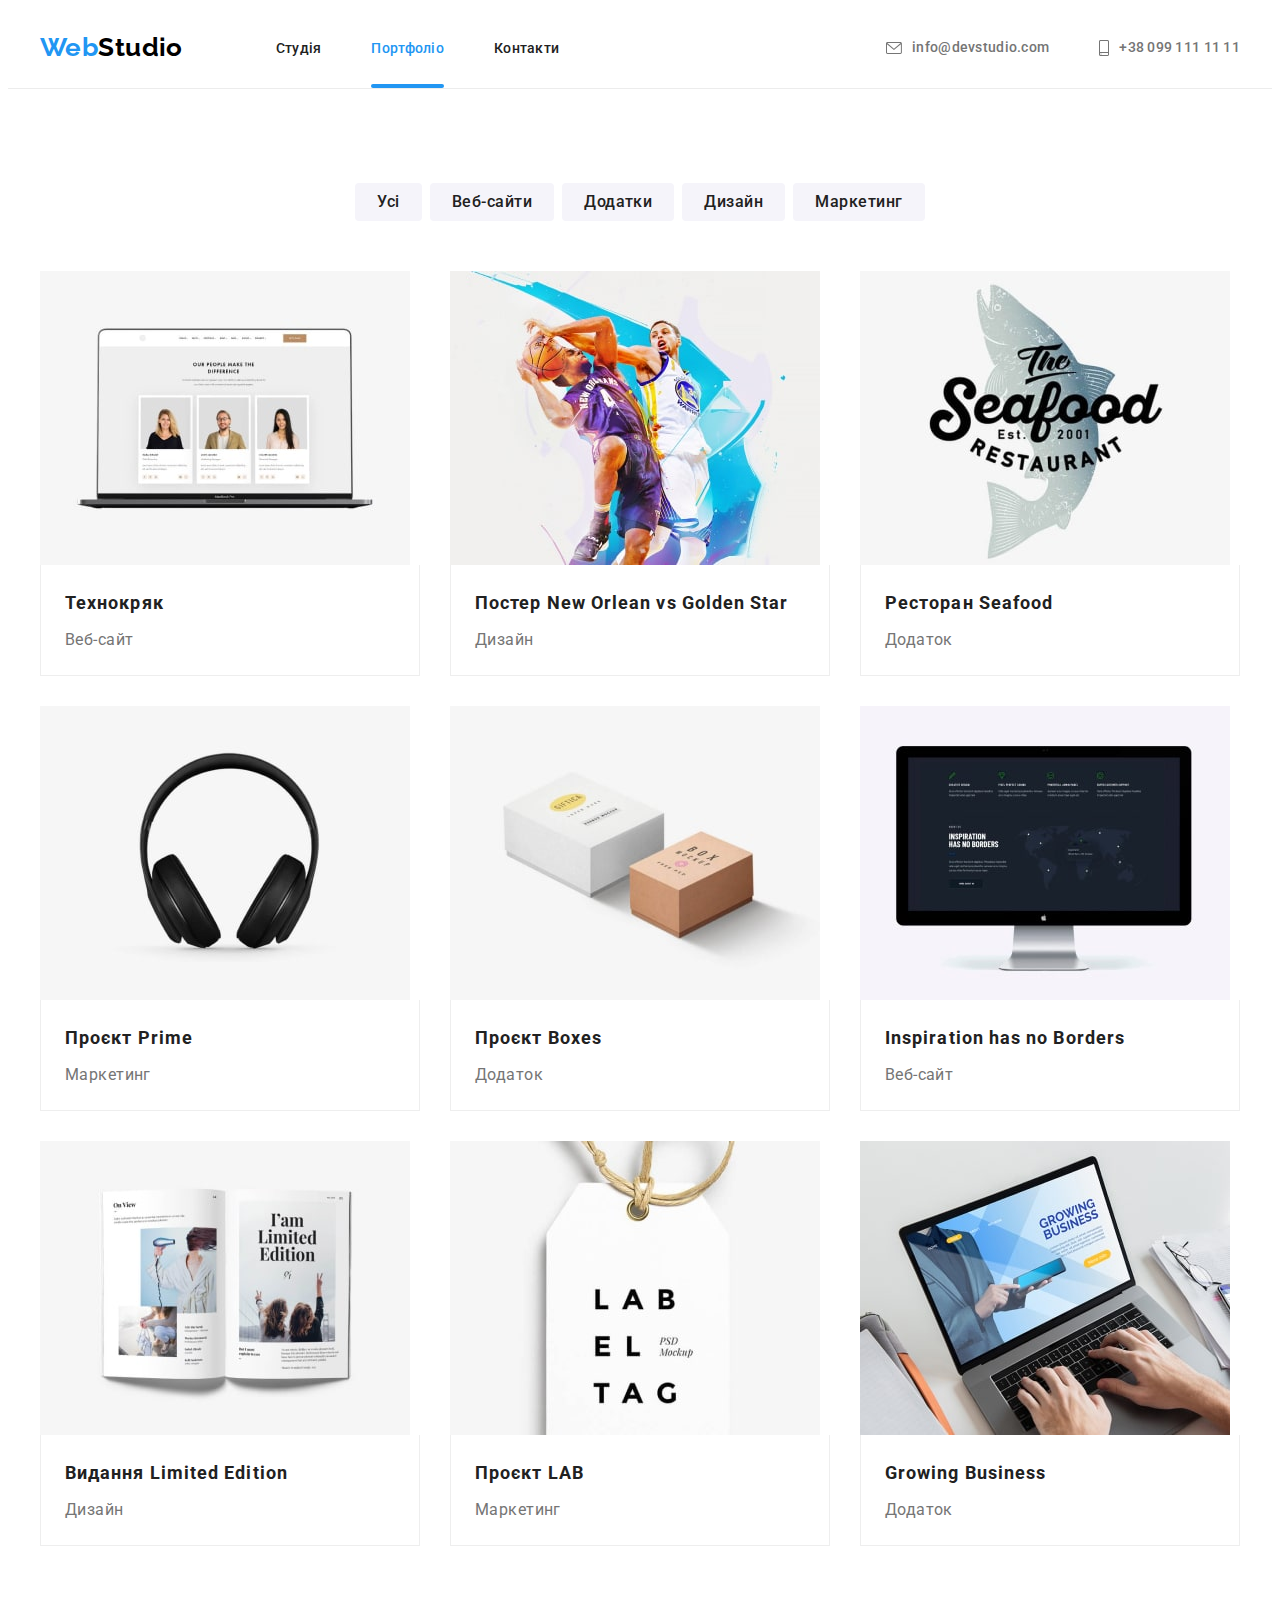
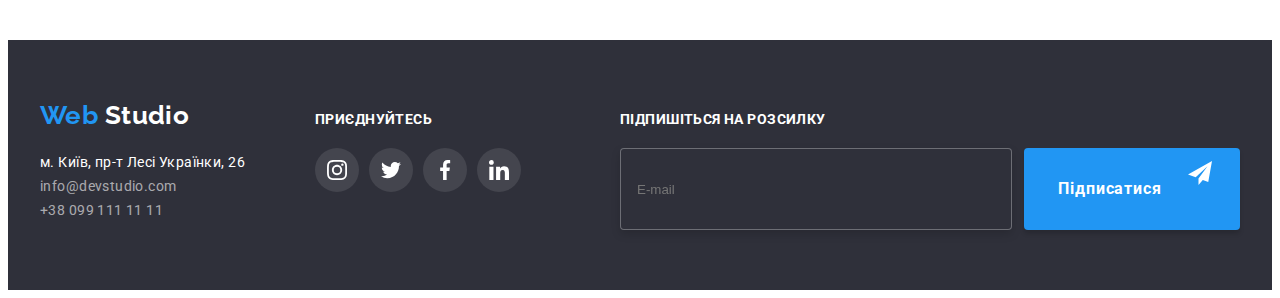
==== portfolio.html @ 3fdb3772 "clon" ====
<!DOCTYPE html>
<html lang="en">
  <head>
    <meta charset="UTF-8" />
    <meta http-equiv="X-UA-Compatible" content="IE=edge" />
    <meta name="viewport" content="width=device-width, initial-scale=1.0" />
    <link rel="preconnect" href="https://fonts.googleapis.com" />
    <link rel="preconnect" href="https://fonts.gstatic.com" crossorigin />
    <link
      href="https://fonts.googleapis.com/css2?family=Raleway:wght@700&family=Roboto:wght@400;500;700;900&display=swap"
      rel="stylesheet"
    />
    <link
      rel="stylesheet"
      href="https://cdnjs.cloudflare.com/ajax/libs/modern-normalize/1.1.0/modern-normalize.min.css"
      integrity="sha512-wpPYUAdjBVSE4KJnH1VR1HeZfpl1ub8YT/NKx4PuQ5NmX2tKuGu6U/JRp5y+Y8XG2tV+wKQpNHVUX03MfMFn9Q=="
      crossorigin="anonymous"
      referrerpolicy="no-referrer"
    />
    <link rel="stylesheet" href="./css/main.min.css" />

    <title>Студія</title>
  </head>

  <body>
    <header class="header">
      <div class="container header__container">
        <nav class="main-nav">
          <a href="./index.html" class="logo link"><span class="logo__start">Web</span>Studio</a>

          <ul class="site-nav list">
            <li class="site-nav__item">
              <a href="./index.html" class="site-nav__link link">Студія</a>
            </li>
            <li class="site-nav__item">
              <a href="./portfolio.html" class="site-nav__link site-nav__link_active link current"
                >Портфоліо</a
              >
            </li>
            <li class="site-nav__item"><a href="#" class="site-nav__link link">Контакти</a></li>
          </ul>
        </nav>

        <ul class="contacts-nav list">
          <li class="contacts-nav__item">
            <a href="mailto:info@devstudio.com" class="contacts-nav__link link">
              <svg class="contacts-nav__icon" width="16px" height="12px">
                <use href="./images/sprite.svg#icon-envelope"></use>
              </svg>
              info@devstudio.com</a
            >
          </li>
          <li class="contacts-nav__item">
            <a href="tel:+380991111111" class="contacts-nav__link link">
              <svg class="contacts-nav__icon" width="10px" height="16px">
                <use href="./images/sprite.svg#icon-smartphone"></use>
              </svg>
              +38 099 111 11 11</a
            >
          </li>
        </ul>
      </div>
    </header>

    <main>
      <section class="portfolio">
        <div class="container">
          <h1 class="visually-hidden">Портфоліо</h1>

          <ul class="filters list">
            <li class="filters__item">
              <button type="button" class="filters__button">Усі</button>
            </li>
            <li class="filters__item">
              <button type="button" class="filters__button">Веб-сайти</button>
            </li>
            <li class="filters__item">
              <button type="button" class="filters__button">Додатки</button>
            </li>
            <li class="filters__item">
              <button type="button" class="filters__button">Дизайн</button>
            </li>
            <li class="filters__item">
              <button type="button" class="filters__button">Маркетинг</button>
            </li>
          </ul>
        </div>
        <div class="container">
          <ul class="project list">
            <li class="project__item">
              <a class="project__link" href="#">
                <div class="project__thumb">
                  <img
                    src="./images/tehnokrjak.jpg"
                    alt="Екран ноутбуку зі зображенням сайту"
                    width="370"
                  />
                  <p class="project__action">
                    Ресурс пропонує комплексні пропозиції з різним рівнем функціоналу та сервісів.
                    Все це дозволить відвідувачу отримати вичерпні відомості про компанію чи
                    приватну особу.
                  </p>
                </div>
                <div class="project__name">
                  <h2 class="project__title">Технокряк</h2>
                  <p class="project__text">Веб-сайт</p>
                </div>
              </a>
            </li>
            <li class="project__item">
              <a class="project__link" href="#">
                <div class="project__thumb">
                  <img src="./images/poster.jpg" alt="Два баскетботісти з м'ячом" width="370" />
                  <p class="project__action">
                    Ресурс пропонує комплексні пропозиції з різним рівнем функціоналу та сервісів.
                    Все це дозволить відвідувачу отримати вичерпні відомості про компанію чи
                    приватну особу.
                  </p>
                </div>
                <div class="project__name">
                  <h2 class="project__title">Постер New Orlean vs Golden Star</h2>
                  <p class="project__text">Дизайн</p>
                </div>
              </a>
            </li>
            <li class="project__item">
              <a class="project__link" href="#">
                <div class="project__thumb">
                  <img src="./images/restoran.jpg" alt="Логотип ресторану-риба" width="370" />
                  <p class="project__action">
                    Ресурс пропонує комплексні пропозиції з різним рівнем функціоналу та сервісів.
                    Все це дозволить відвідувачу отримати вичерпні відомості про компанію чи
                    приватну особу.
                  </p>
                </div>
                <div class="project__name">
                  <h2 class="project__title">Ресторан Seafood</h2>
                  <p class="project__text">Додаток</p>
                </div>
              </a>
            </li>
            <li class="project__item">
              <a class="project__link" href="#">
                <div class="project__thumb">
                  <img src="./images/prime.jpg" alt="Навушники" width="370" />
                  <p class="project__action">
                    Ресурс пропонує комплексні пропозиції з різним рівнем функціоналу та сервісів.
                    Все це дозволить відвідувачу отримати вичерпні відомості про компанію чи
                    приватну особу.
                  </p>
                </div>
                <div class="project__name">
                  <h2 class="project__title">Проєкт Prime</h2>
                  <p class="project__text">Маркетинг</p>
                </div>
              </a>
            </li>
            <li class="project__item">
              <a class="project__link" href="#">
                <div class="project__thumb">
                  <img src="./images/boxes.jpg" alt="Дві паперові коробочки" width="370" />
                  <p class="project__action">
                    Ресурс пропонує комплексні пропозиції з різним рівнем функціоналу та сервісів.
                    Все це дозволить відвідувачу отримати вичерпні відомості про компанію чи
                    приватну особу.
                  </p>
                </div>
                <div class="project__name">
                  <h2 class="project__title">Проєкт Boxes</h2>
                  <p class="project__text">Додаток</p>
                </div>
              </a>
            </li>
            <li class="project__item">
              <a class="project__link" href="#">
                <div class="project__thumb">
                  <img
                    src="./images/inspiration.jpg"
                    alt="Монітор із зображенням сайту"
                    width="370"
                  />
                  <p class="project__action">
                    Ресурс пропонує комплексні пропозиції з різним рівнем функціоналу та сервісів.
                    Все це дозволить відвідувачу отримати вичерпні відомості про компанію чи
                    приватну особу.
                  </p>
                </div>
                <div class="project__name">
                  <h2 class="project__title">Inspiration has no Borders</h2>
                  <p class="project__text">Веб-сайт</p>
                </div>
              </a>
            </li>

            <li class="project__item">
              <a class="project__link" href="#">
                <div class="project__thumb">
                  <img src="./images/limited.jpg" alt="Сторінки розгорнутої книги" width="370" />
                  <p class="project__action">
                    Ресурс пропонує комплексні пропозиції з різним рівнем функціоналу та сервісів.
                    Все це дозволить відвідувачу отримати вичерпні відомості про компанію чи
                    приватну особу.
                  </p>
                </div>
                <div class="project__name">
                  <h2 class="project__title">Видання Limited Edition</h2>
                  <p class="project__text">Дизайн</p>
                </div>
              </a>
            </li>
            <li class="project__item">
              <a class="project__link" href="#">
                <div class="project__thumb">
                  <img src="./images/lab.jpg" alt="Бірка з написом" width="370" />
                  <p class="project__action">
                    Ресурс пропонує комплексні пропозиції з різним рівнем функціоналу та сервісів.
                    Все це дозволить відвідувачу отримати вичерпні відомості про компанію чи
                    приватну особу.
                  </p>
                </div>
                <div class="project__name">
                  <h2 class="project__title">Проєкт LAB</h2>
                  <p class="project__text">Маркетинг</p>
                </div>
              </a>
            </li>
            <li class="project__item">
              <a class="project__link" href="#">
                <div class="project__thumb">
                  <img
                    src="./images/growing.jpg"
                    alt="Екран ноутбуку зі зображенням сайту"
                    width="370"
                  />
                  <p class="project__action">
                    Ресурс пропонує комплексні пропозиції з різним рівнем функціоналу та сервісів.
                    Все це дозволить відвідувачу отримати вичерпні відомості про компанію чи
                    приватну особу.
                  </p>
                </div>
                <div class="project__name">
                  <h2 class="project__title">Growing Business</h2>
                  <p class="project__text">Додаток</p>
                </div>
              </a>
            </li>
          </ul>
        </div>
      </section>
    </main>

    <!-- footer -->
    <footer class="footer">
      <div class="container footer__container">
        <div>
          <a href="./index.html" class="logo logo__end_color_white footer__logo link">
            <span class="logo__start">Web</span>
            <span>Studio</span>
          </a>
          <address class="footer-address">
            <ul class="list">
              <li class="footer-address__item">
                <a
                  href="https://goo.gl/maps/msfJMVSiA2NbQieu8"
                  target="_blank"
                  rel="noopener noreferrer"
                  class="footer-address__text footer-address__link link"
                >
                  м. Київ, пр-т Лесі Українки, 26
                </a>
              </li>
              <li class="footer-address__item">
                <a href="mailto:info@devstudio.com" class="link footer-address__link"
                  >info@devstudio.com</a
                >
              </li>
              <li class="footer-address__item">
                <a href="tel:+380991111111" class="link footer-address__link">+38 099 111 11 11</a>
              </li>
            </ul>
          </address>
        </div>

        <div class="futer-social">
          <p class="futer-social__text">приєднуйтесь</p>
          <ul class="futer-social__list list">
            <li>
              <a class="futer-social__link" href="#">
                <svg class="futer-social__icon" width="20px" height="20px">
                  <use href="./images/sprite.svg#icon-instagram"></use>
                </svg>
              </a>
            </li>
            <li>
              <a class="futer-social__link" href="#">
                <svg class="futer-social__icon" width="20px" height="20px">
                  <use href="./images/sprite.svg#icon-twitter"></use>
                </svg>
              </a>
            </li>
            <li>
              <a class="futer-social__link" href="#">
                <svg class="futer-social__icon" width="20px" height="20px">
                  <use href="./images/sprite.svg#icon-facebook"></use>
                </svg>
              </a>
            </li>
            <li>
              <a class="futer-social__link" href="#">
                <svg class="futer-social__icon" width="20px" height="20px">
                  <use href="./images/sprite.svg#icon-linkedin"></use>
                </svg>
              </a>
            </li>
          </ul>
        </div>
        <div class="futer-subscription">
          <p class="futer-subscription__text">Підпишіться на розсилку</p>
          <form class="futer-subscription__field">
            <label for="subs-mail">
              <input
                type="email"
                id="subs-mail"
                class="futer-subscription__email"
                placeholder="E-mail"
                required
              />
            </label>
            <button type="submit" class="button futer-subscription__button">
              Підписатися
              <svg class="futer-subscription__icon" width="24px" height="24px">
                <use href="./images/sprite.svg#icon-send"></use>
              </svg>
            </button>
          </form>
        </div>
      </div>
    </footer>
  </body>
</html>
---- css/main.min.css ----
:root{--primery-text-color: #757575;--secondary-text-color: #000000;--title-text-color: #212121;--accent-color: #2196f3;--primery-bg-color: #ffffff;--secondary-bg-color: #f5f4fa;--hyro-bg-color: #2f303a;--futer-address-color: rgba(255, 255, 255, 0.6);--container-bg-color: #eeeeee;--line-header-color: #ececec;--buton-active-color: #188ce8;--icon-color: #afb1b8}.futer-social__link,.work__overlay{display:-webkit-box;display:-ms-flexbox;display:flex;-webkit-box-align:center;-ms-flex-align:center;align-items:center;-webkit-box-pack:center;-ms-flex-pack:center;justify-content:center}h1,h2,h3,h4,p{margin-top:0;margin-bottom:0}ul,ol{margin-top:0;margin-bottom:0;padding-left:0}button{cursor:pointer;display:block;margin:0 auto;border:none;border-radius:4px}img{display:block;max-width:100%;height:auto}a{text-decoration:none}body{background-color:var(--primery-bg-color);color:var(--primery-text-color);font-family:Roboto,"open sans",sans-serif;font-size:14px;letter-spacing:.03em}.link{text-decoration:none}.list{list-style:none}.visually-hidden{position:absolute;white-space:nowrap;width:1px;height:1px;overflow:hidden;border:0;padding:0;clip:rect(0 0 0 0);-webkit-clip-path:inset(50%);clip-path:inset(50%);margin:-1px}.container{width:1200px;padding:0 15px;margin:0 auto}.header{border-bottom:1px solid #ececec}.header__container{display:-webkit-box;display:-ms-flexbox;display:flex;-webkit-box-align:center;-ms-flex-align:center;align-items:center}.main-nav{display:-webkit-box;display:-ms-flexbox;display:flex;-webkit-box-align:center;-ms-flex-align:center;align-items:center}.logo{color:var(--secondary-text-color);font-family:"Raleway",sans-serif;font-weight:700;font-size:26px;line-height:1.2}.logo__start{color:var(--accent-color)}.site-nav{display:-webkit-box;display:-ms-flexbox;display:flex;margin-left:93px}.site-nav__item{position:relative}.site-nav__item+.site-nav__item{margin-left:50px}.site-nav__link{padding-top:32px;padding-bottom:32px;color:var(--title-text-color);font-weight:500;line-height:1.14;letter-spacing:.02em;-webkit-transition:color 250ms cubic-bezier(0.4, 0, 0.2, 1);transition:color 250ms cubic-bezier(0.4, 0, 0.2, 1)}.site-nav__link:hover,.site-nav__link:focus{color:var(--accent-color)}.site-nav__link_active::after{position:absolute;display:block;content:"";width:100%;height:4px;background-color:var(--accent-color);margin-top:28px;border-radius:2px}.current{color:var(--accent-color)}.contacts-nav{display:-webkit-box;display:-ms-flexbox;display:flex;-webkit-box-align:center;-ms-flex-align:center;align-items:center;margin-left:auto}.contacts-nav__item+.contacts-nav__item{margin-left:50px}.contacts-nav__link{display:-webkit-box;display:-ms-flexbox;display:flex;-webkit-box-align:center;-ms-flex-align:center;align-items:center;padding-top:32px;padding-bottom:32px;color:var(--primery-text-color);font-weight:500;line-height:1.14;letter-spacing:.02em;-webkit-transition:color 250ms cubic-bezier(0.4, 0, 0.2, 1);transition:color 250ms cubic-bezier(0.4, 0, 0.2, 1)}.contacts-nav__link:hover,.contacts-nav__link:focus{color:var(--accent-color)}.contacts-nav__icon{margin-right:10px;fill:currentColor}.hero{background-color:var(--hyro-bg-color);text-align:center;padding:200px 0}.hero__overlay{max-width:1600px;height:600px;margin:0 auto;background-image:-webkit-gradient(linear, left top, left bottom, from(rgba(47, 48, 58, 0.4)), to(rgba(47, 48, 58, 0.4))),url(../images/hero-fon.jpg);background-image:linear-gradient(rgba(47, 48, 58, 0.4), rgba(47, 48, 58, 0.4)),url(../images/hero-fon.jpg);background-repeat:no-repeat;background-size:cover}.hero__title{color:var(--primery-bg-color);width:696px;font-weight:900;font-size:44px;line-height:1.36;letter-spacing:.06em;text-transform:uppercase;margin:0 auto;margin-bottom:30px}.button{color:var(--primery-bg-color);background-color:var(--accent-color);min-width:216px;font-family:inherit;font-weight:700;font-size:16px;line-height:1.87;letter-spacing:.06em;-webkit-box-shadow:0px 4px 4px rgba(0,0,0,.15);box-shadow:0px 4px 4px rgba(0,0,0,.15);padding:10px 32px;-webkit-transition:background-color 250ms cubic-bezier(0.4, 0, 0.2, 1);transition:background-color 250ms cubic-bezier(0.4, 0, 0.2, 1)}.button:hover,.button:focus{background-color:var(--buton-active-color)}.section{padding-top:94px;padding-bottom:94px}.section-title{color:var(--title-text-color);font-weight:700;font-size:36px;line-height:1.17;text-align:center;margin-bottom:50px}.features__thumb{height:120px;background:var(--secondary-bg-color);padding:25px 100px;margin-bottom:30px}.features__icon{width:70px;height:70px}.features__list{display:-webkit-box;display:-ms-flexbox;display:flex}.features__item{width:calc((100% - 90px)/4)}.features__item+.features__item{margin-left:30px}.features__title{color:var(--title-text-color);font-weight:700;font-size:14px;line-height:1.14;text-transform:uppercase;margin-bottom:10px}.features__text{font-weight:400;line-height:1.71}.work{padding-top:0%}.work__list{display:-webkit-box;display:-ms-flexbox;display:flex}.work__overlay{position:absolute;width:100%;height:70px;font-weight:700;line-height:1.14;border-radius:2px;text-transform:uppercase;color:var(--primery-bg-color);background-color:rgba(47,48,58,.8)}.work__item{position:relative;display:-webkit-box;display:-ms-flexbox;display:flex;-webkit-box-align:end;-ms-flex-align:end;align-items:flex-end;-webkit-box-pack:center;-ms-flex-pack:center;justify-content:center}.work__item+.work__item{margin-left:30px}.team__name{padding-top:30px;padding-bottom:30px}.team{background-color:var(--secondary-bg-color)}.team__list{display:-webkit-box;display:-ms-flexbox;display:flex}.team__card{background-color:var(--primery-bg-color);width:calc((100% - 90px)/4);text-align:center;-webkit-box-shadow:0px 1px 3px rgba(0,0,0,.12),0px 1px 1px rgba(0,0,0,.14),0px 2px 1px rgba(0,0,0,.2);box-shadow:0px 1px 3px rgba(0,0,0,.12),0px 1px 1px rgba(0,0,0,.14),0px 2px 1px rgba(0,0,0,.2);border-radius:0px 0px 4px 4px}.team__card+.team__card{margin-left:30px}.team__title{margin-bottom:10px;color:var(--title-text-color);font-weight:500;font-size:16px;line-height:1.2}.team__text{color:var(--primery-text-color);font-weight:400;font-size:16px;line-height:1.2;margin-bottom:16px}.social{display:-webkit-box;display:-ms-flexbox;display:flex;-webkit-box-align:center;-ms-flex-align:center;align-items:center;-webkit-box-pack:center;-ms-flex-pack:center;justify-content:center;gap:10px}.social__link{display:-webkit-box;display:-ms-flexbox;display:flex;-webkit-box-align:center;-ms-flex-align:center;align-items:center;-webkit-box-pack:center;-ms-flex-pack:center;justify-content:center;width:44px;height:44px;border-radius:50%;color:var(--icon-color);-webkit-transition:background-color 250ms cubic-bezier(0.4, 0, 0.2, 1),color 250ms cubic-bezier(0.4, 0, 0.2, 1);transition:background-color 250ms cubic-bezier(0.4, 0, 0.2, 1),color 250ms cubic-bezier(0.4, 0, 0.2, 1)}.social__link:hover,.social__link:focus{background-color:var(--buton-active-color);color:var(--primery-bg-color)}.social__icon{fill:currentColor}.clients__list{display:-webkit-box;display:-ms-flexbox;display:flex}.clients__item{width:calc((100% - 150px)/6);height:92px}.clients__item+.clients__item{margin-left:30px}.clients__link{display:-webkit-box;display:-ms-flexbox;display:flex;-webkit-box-align:center;-ms-flex-align:center;align-items:center;-webkit-box-pack:center;-ms-flex-pack:center;justify-content:center;width:100%;height:100%;color:var(--icon-color);border:1px solid currentColor;border-radius:4px;-webkit-transition:color 250ms cubic-bezier(0.4, 0, 0.2, 1);transition:color 250ms cubic-bezier(0.4, 0, 0.2, 1)}.clients__link:hover,.clients__link:focus{color:var(--accent-color)}.clients__icon{fill:currentColor}.footer__container{display:-webkit-box;display:-ms-flexbox;display:flex;-webkit-box-align:baseline;-ms-flex-align:baseline;align-items:baseline}.footer{background-color:var(--hyro-bg-color);padding-top:60px;padding-bottom:60px}.footer__logo{display:block;margin-bottom:20px}.logo__end_color_white{color:var(--primery-bg-color)}.futer-social__text{color:var(--primery-bg-color);font-weight:700;font-size:14px;line-height:1.14;margin-bottom:20px;text-transform:uppercase}.futer-social__list{display:-webkit-box;display:-ms-flexbox;display:flex;gap:10px}.futer-social__link{width:44px;height:44px;border-radius:50%;background-color:rgba(255,255,255,.1);color:var(--primery-bg-color);-webkit-transition:background-color 250ms cubic-bezier(0.4, 0, 0.2, 1);transition:background-color 250ms cubic-bezier(0.4, 0, 0.2, 1)}.futer-social__link:hover,.futer-social__link:focus{background-color:var(--buton-active-color)}.futer-social__icon{fill:currentColor}.futer-social{margin-left:70px}.futer-subscription{margin-left:auto}.futer-subscription__text{font-weight:700;line-height:1.14;text-transform:uppercase;color:var(--primery-bg-color);margin-bottom:20px}.futer-subscription__field{display:-webkit-box;display:-ms-flexbox;display:flex;gap:12px}.futer-subscription__email{width:358px;height:50px;padding:15px 16px;border:1px solid rgba(255,255,255,.3);-webkit-filter:drop-shadow(0px 4px 4px rgba(0, 0, 0, 0.15));filter:drop-shadow(0px 4px 4px rgba(0, 0, 0, 0.15));border-radius:4px;background-color:var(--hyro-bg-color);color:rgba(255,255,255,.6)}.futer-subscription__button{position:relative;padding:10px 62px 10px 18px}.futer-subscription__icon{position:absolute;top:13px;right:28px}.footer-address__item+.address__item{margin-top:9px}.footer-address__link{color:rgba(255,255,255,.6);font-style:normal;font-weight:400;font-size:14px;line-height:1.71;-webkit-transition:color 250ms cubic-bezier(0.4, 0, 0.2, 1);transition:color 250ms cubic-bezier(0.4, 0, 0.2, 1)}.footer-address__link:hover,.footer-address__link:focus{color:var(--accent-color)}.footer-address__text{color:var(--primery-bg-color)}.portfolio{padding-top:94px;padding-bottom:94px}.filters{display:-webkit-box;display:-ms-flexbox;display:flex;-webkit-box-pack:center;-ms-flex-pack:center;justify-content:center;margin-bottom:50px}.filters__item+.filters__item{margin-left:8px}.filters__button{padding:6px 22px;color:var(--title-text-color);font-family:inherit;font-weight:500;font-size:16px;line-height:1.62;letter-spacing:.03em;background-color:var(--secondary-bg-color);-webkit-transition:color 250ms cubic-bezier(0.4, 0, 0.2, 1),background-color 250ms cubic-bezier(0.4, 0, 0.2, 1),-webkit-box-shadow 250ms cubic-bezier(0.4, 0, 0.2, 1);transition:color 250ms cubic-bezier(0.4, 0, 0.2, 1),background-color 250ms cubic-bezier(0.4, 0, 0.2, 1),-webkit-box-shadow 250ms cubic-bezier(0.4, 0, 0.2, 1);transition:color 250ms cubic-bezier(0.4, 0, 0.2, 1),background-color 250ms cubic-bezier(0.4, 0, 0.2, 1),box-shadow 250ms cubic-bezier(0.4, 0, 0.2, 1);transition:color 250ms cubic-bezier(0.4, 0, 0.2, 1),background-color 250ms cubic-bezier(0.4, 0, 0.2, 1),box-shadow 250ms cubic-bezier(0.4, 0, 0.2, 1),-webkit-box-shadow 250ms cubic-bezier(0.4, 0, 0.2, 1)}.filters__button:hover,.filters__button:focus{background-color:var(--accent-color);color:var(--primery-bg-color);-webkit-box-shadow:0px 3px 1px rgba(0,0,0,.1),0px 1px 2px rgba(0,0,0,.08),0px 2px 2px rgba(0,0,0,.12);box-shadow:0px 3px 1px rgba(0,0,0,.1),0px 1px 2px rgba(0,0,0,.08),0px 2px 2px rgba(0,0,0,.12)}.project__thumb{position:relative;overflow:hidden}.project__action{top:0%;left:0%;position:absolute;opacity:0;-webkit-transform:translate(0, 100%);transform:translate(0, 100%);-webkit-transition:opacity 250ms cubic-bezier(0.4, 0, 0.2, 1),-webkit-transform 250ms cubic-bezier(0.4, 0, 0.2, 1);transition:opacity 250ms cubic-bezier(0.4, 0, 0.2, 1),-webkit-transform 250ms cubic-bezier(0.4, 0, 0.2, 1);transition:opacity 250ms cubic-bezier(0.4, 0, 0.2, 1),transform 250ms cubic-bezier(0.4, 0, 0.2, 1);transition:opacity 250ms cubic-bezier(0.4, 0, 0.2, 1),transform 250ms cubic-bezier(0.4, 0, 0.2, 1),-webkit-transform 250ms cubic-bezier(0.4, 0, 0.2, 1);width:100%;height:100%;background-color:rgba(33,150,243,.9);border:1px solid #000;padding:63px 24px;font-style:normal;font-weight:400;font-size:18px;line-height:1.56;color:var(--primery-bg-color);-webkit-box-shadow:0px 4px 4px rgba(0,0,0,.25);box-shadow:0px 4px 4px rgba(0,0,0,.25)}.project__link:hover .project__action,.project__link:focus .project__action{opacity:1;-webkit-transform:translateY(0%);transform:translateY(0%)}.project__link{display:block}.project__link:hover,.project__link:focus{-webkit-box-shadow:0px 3px 1px rgba(0,0,0,.1),0px 1px 2px rgba(0,0,0,.08),0px 2px 2px rgba(0,0,0,.12);box-shadow:0px 3px 1px rgba(0,0,0,.1),0px 1px 2px rgba(0,0,0,.08),0px 2px 2px rgba(0,0,0,.12)}.project{display:-webkit-box;display:-ms-flexbox;display:flex;-ms-flex-wrap:wrap;flex-wrap:wrap}.project__name{padding:20px 24px;border:1px solid #eee;border-top:none}.project__title{margin-bottom:4px}.project__item{width:calc((100% - 60px)/3);margin-right:30px;margin-bottom:30px}.project__item:nth-child(3n){margin-right:0}.project__item:nth-last-child(-n+3){margin-bottom:0}.project__title{color:var(--title-text-color);font-weight:700;font-size:18px;line-height:2;letter-spacing:.06em}.project__text{color:var(--primery-text-color);font-weight:400;font-size:16px;line-height:1.88}.blackdrop{position:fixed;top:0;left:0;width:100%;height:100%;background-color:rgba(0,0,0,.2);opacity:1;-webkit-transition:visibility 250ms cubic-bezier(0.4, 0, 0.2, 1),opacity 250ms cubic-bezier(0.4, 0, 0.2, 1);transition:visibility 250ms cubic-bezier(0.4, 0, 0.2, 1),opacity 250ms cubic-bezier(0.4, 0, 0.2, 1)}.is-hidden{visibility:hidden;opacity:0;pointer-events:none}.blackdrop.is-hidden .modal{-webkit-transform:scale(0.9) translate(-50%, -50%);transform:scale(0.9) translate(-50%, -50%)}.modal{position:absolute;top:50%;left:50%;-webkit-transform:translate(-50%, -50%) scale(1);transform:translate(-50%, -50%) scale(1);-webkit-transition:-webkit-transform 250ms cubic-bezier(0.4, 0, 0.2, 1);transition:-webkit-transform 250ms cubic-bezier(0.4, 0, 0.2, 1);transition:transform 250ms cubic-bezier(0.4, 0, 0.2, 1);transition:transform 250ms cubic-bezier(0.4, 0, 0.2, 1), -webkit-transform 250ms cubic-bezier(0.4, 0, 0.2, 1);width:528px;height:581px;background-color:#fff;-webkit-box-shadow:0px 1px 3px rgba(0,0,0,.12),0px 1px 1px rgba(0,0,0,.14),0px 2px 1px rgba(0,0,0,.2);box-shadow:0px 1px 3px rgba(0,0,0,.12),0px 1px 1px rgba(0,0,0,.14),0px 2px 1px rgba(0,0,0,.2);border-radius:4px}.button-close{position:absolute;top:8px;right:8px;width:30px;height:30px;border-radius:50%;background-color:var(--primery-bg-color);padding:0;display:-webkit-box;display:-ms-flexbox;display:flex;-webkit-box-align:start;-ms-flex-align:start;align-items:flex-start;-webkit-box-pack:end;-ms-flex-pack:end;justify-content:flex-end}.button-close__icon{-webkit-transition:fill 250ms cubic-bezier(0.4, 0, 0.2, 1);transition:fill 250ms cubic-bezier(0.4, 0, 0.2, 1)}.button-close__icon:hover,.button-close__icon:focus{fill:var(--accent-color)}.form{min-width:528px;min-height:581px;padding:40px}.form__title{margin-bottom:10px;text-align:center;font-weight:700;font-size:20px;line-height:1.15;color:var(--title-text-color);margin-bottom:12px}.form__field{display:-webkit-box;display:-ms-flexbox;display:flex;-webkit-box-orient:vertical;-webkit-box-direction:normal;-ms-flex-direction:column;flex-direction:column;margin-bottom:10px}.form__label{margin-bottom:4px;font-weight:400;font-size:12px;line-height:1.17;letter-spacing:.01em;color:var(--primery-text-color)}.form__input{margin:0;padding:10px 42px;border:1px solid rgba(33,33,33,.2);border-radius:4px;width:100%;-webkit-transition:border-color 250ms cubic-bezier(0.4, 0, 0.2, 1);transition:border-color 250ms cubic-bezier(0.4, 0, 0.2, 1)}.form__input:focus{border-color:var(--accent-color);outline:none}.form__input-wrap{position:relative}.form__icon{position:absolute;top:50%;left:15px;-webkit-transform:translateY(-50%);transform:translateY(-50%);-webkit-transition:fill 250ms cubic-bezier(0.4, 0, 0.2, 1);transition:fill 250ms cubic-bezier(0.4, 0, 0.2, 1);width:18px;height:18px}.form__input:focus+.form__icon{fill:var(--accent-color)}.form__comment-text{resize:none;width:448px;height:120px;padding:12px 16px;font-weight:400;font-size:12px;line-height:1.17;letter-spacing:.01em;border:1px solid rgba(33,33,33,.2);border-radius:4px;color:var(--title-text-color);-webkit-transition:border-color 250ms cubic-bezier(0.4, 0, 0.2, 1);transition:border-color 250ms cubic-bezier(0.4, 0, 0.2, 1)}.form__comment-text::-webkit-input-placeholder{color:rgba(117,117,117,.5)}.form__comment-text::-moz-placeholder{color:rgba(117,117,117,.5)}.form__comment-text:-ms-input-placeholder{color:rgba(117,117,117,.5)}.form__comment-text::-ms-input-placeholder{color:rgba(117,117,117,.5)}.form__comment-text::placeholder{color:rgba(117,117,117,.5)}.form__comment-text:focus{border-color:var(--accent-color);outline:none}.form__comment{margin-bottom:20px}.checkbox__label{display:-webkit-box;display:-ms-flexbox;display:flex;-webkit-box-align:center;-ms-flex-align:center;align-items:center;-webkit-box-pack:center;-ms-flex-pack:center;justify-content:center;margin-bottom:30px}.checkbox__icon{display:inline-block;width:16px;height:15px;border:2px solid var(--title-text-color);border-radius:3px;margin-right:7px;-webkit-transition:background-color 250ms cubic-bezier(0.4, 0, 0.2, 1),border-color 250ms cubic-bezier(0.4, 0, 0.2, 1);transition:background-color 250ms cubic-bezier(0.4, 0, 0.2, 1),border-color 250ms cubic-bezier(0.4, 0, 0.2, 1)}.checkbox__input:focus+.checkbox__icon{border-color:var(--accent-color)}.checkbox__input:checked+.checkbox__icon{border-color:var(--accent-color);background-color:var(--accent-color);background-image:url(../images/check.svg);background-size:contain;background-origin:border-box}.checkbox__text{font-weight:400;font-size:14px;line-height:1.71;color:var(--primery-text-color);text-shadow:0px 4px 4px rgba(0,0,0,.25)}.checkbox__link{text-decoration:underline;color:var(--accent-color)}/*# sourceMappingURL=main.min.css.map */
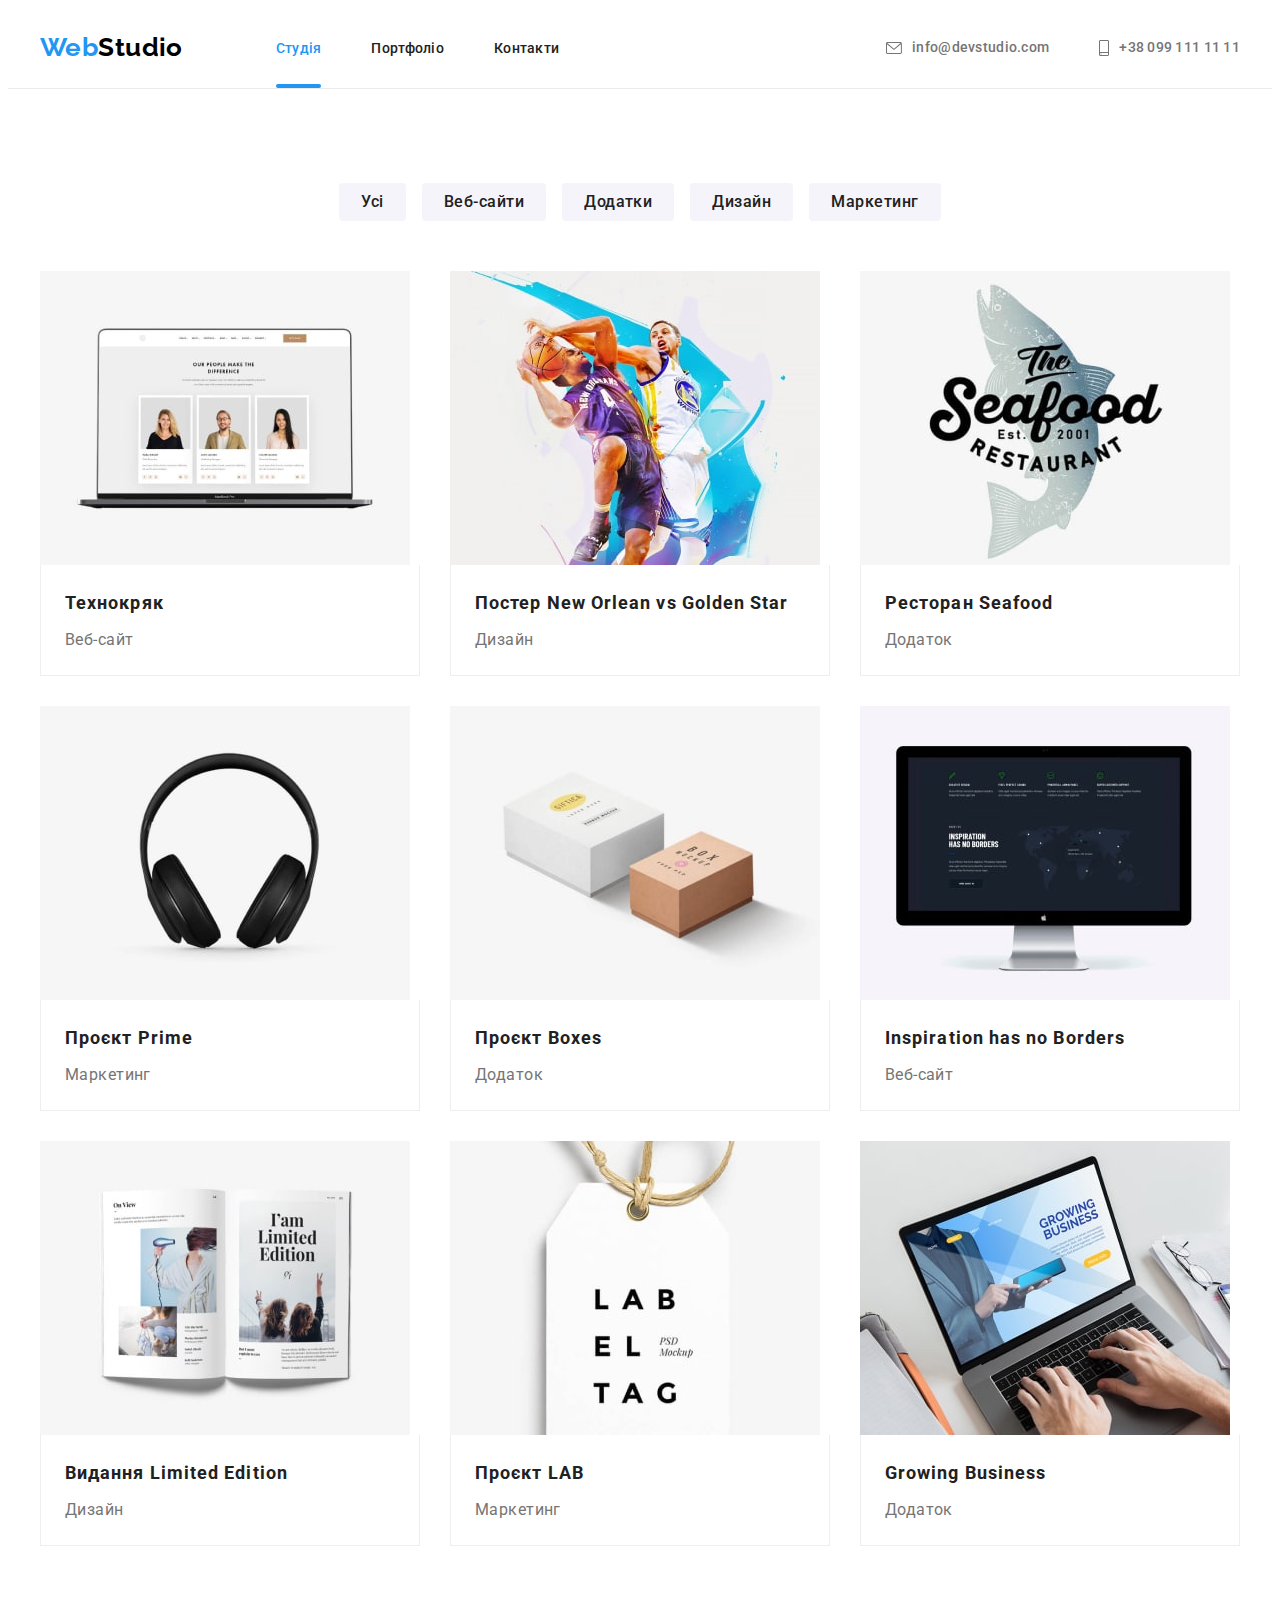
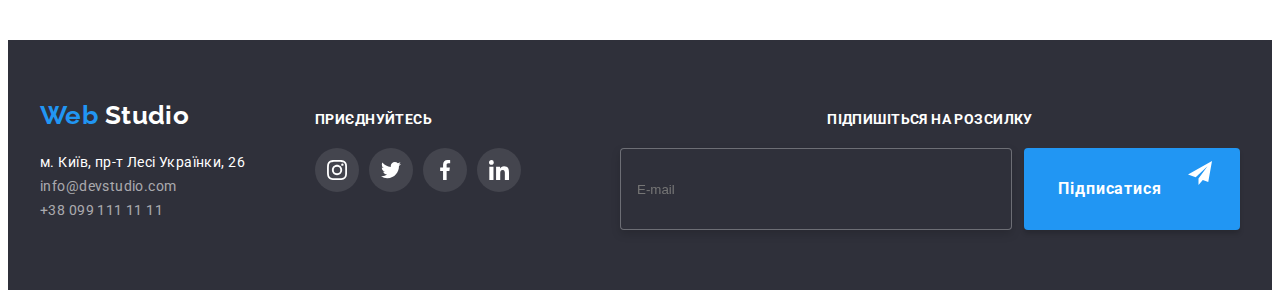
==== commit aa1999df: "portfolio" ====
--- a/portfolio.html
+++ b/portfolio.html
@@ -30,17 +30,22 @@
 
           <ul class="site-nav list">
             <li class="site-nav__item">
-              <a href="./index.html" class="site-nav__link link">Студія</a>
+              <a href="./index.html" class="site-nav__link site-nav__link_active link current"
+                >Студія</a
+              >
             </li>
             <li class="site-nav__item">
-              <a href="./portfolio.html" class="site-nav__link site-nav__link_active link current"
-                >Портфоліо</a
-              >
+              <a href="./portfolio.html" class="site-nav__link link">Портфоліо</a>
             </li>
             <li class="site-nav__item"><a href="#" class="site-nav__link link">Контакти</a></li>
           </ul>
         </nav>
 
+        <button class="open-mobile-menu-btn" data-menu-open>
+          <svg class="open-mobile-menu-btn__icon" width="40px" height="40px">
+            <use href="./images/sprite.svg#icon-burger"></use>
+          </svg>
+        </button>
         <ul class="contacts-nav list">
           <li class="contacts-nav__item">
             <a href="mailto:info@devstudio.com" class="contacts-nav__link link">
@@ -60,6 +65,46 @@
           </li>
         </ul>
       </div>
+
+      <div class="mobile-menu" data-menu>
+        <div class="container mobile-menu__container">
+          <button class="mobile-menu__close-btn" data-menu-close>
+            <svg class="mobile-menu__close-icon" width="19px" height="19px">
+              <use href="./images/sprite.svg#icon-mobile-close"></use>
+            </svg>
+          </button>
+          <ul class="mobile-nav list">
+            <li class="mobile-nav__item">
+              <a href="./index.html" class="mobile-nav__link link current">Студія</a>
+            </li>
+            <li class="mobile-nav__item">
+              <a href="./portfolio.html" class="mobile-nav__link link">Портфоліо</a>
+            </li>
+            <li class="mobile-nav__item">
+              <a href="#" class="mobile-nav__link link">Контакти </a>
+            </li>
+          </ul>
+
+          <ul class="mobile-contacts list">
+            <li class="mobile-contacts__item">
+              <a href="tel:+380991111111" class="mobile-contacts__tel link"> +38 099 111 11 11</a>
+            </li>
+            <li class="mobile-contacts__item">
+              <a href="mailto:info@devstudio.com" class="mobile-contacts__email link">
+                info@devstudio.com</a
+              >
+            </li>
+          </ul>
+          <ul class="mobile-contacts-social list">
+            <li>
+              <a class="mobile-contacts-social__link" href="#" target="_blank">Instagram </a>
+            </li>
+            <li><a class="mobile-contacts-social__link" href="#" target="_blank">Twitter </a></li>
+            <li><a class="mobile-contacts-social__link" href="#" target="_blank">Facebook </a></li>
+            <li><a class="mobile-contacts-social__link" href="#" target="_blank">LinkedIn </a></li>
+          </ul>
+        </div>
+      </div>
     </header>
 
     <main>
@@ -252,7 +297,7 @@
     <!-- footer -->
     <footer class="footer">
       <div class="container footer__container">
-        <div>
+        <div class="futer-center">
           <a href="./index.html" class="logo logo__end_color_white footer__logo link">
             <span class="logo__start">Web</span>
             <span>Studio</span>
--- a/css/main.min.css
+++ b/css/main.min.css
@@ -1 +1 @@
-:root{--primery-text-color: #757575;--secondary-text-color: #000000;--title-text-color: #212121;--accent-color: #2196f3;--primery-bg-color: #ffffff;--secondary-bg-color: #f5f4fa;--hyro-bg-color: #2f303a;--futer-address-color: rgba(255, 255, 255, 0.6);--container-bg-color: #eeeeee;--line-header-color: #ececec;--buton-active-color: #188ce8;--icon-color: #afb1b8}.futer-social__link,.work__overlay{display:-webkit-box;display:-ms-flexbox;display:flex;-webkit-box-align:center;-ms-flex-align:center;align-items:center;-webkit-box-pack:center;-ms-flex-pack:center;justify-content:center}h1,h2,h3,h4,p{margin-top:0;margin-bottom:0}ul,ol{margin-top:0;margin-bottom:0;padding-left:0}button{cursor:pointer;display:block;margin:0 auto;border:none;border-radius:4px}img{display:block;max-width:100%;height:auto}a{text-decoration:none}body{background-color:var(--primery-bg-color);color:var(--primery-text-color);font-family:Roboto,"open sans",sans-serif;font-size:14px;letter-spacing:.03em}.link{text-decoration:none}.list{list-style:none}.visually-hidden{position:absolute;white-space:nowrap;width:1px;height:1px;overflow:hidden;border:0;padding:0;clip:rect(0 0 0 0);-webkit-clip-path:inset(50%);clip-path:inset(50%);margin:-1px}.container{width:1200px;padding:0 15px;margin:0 auto}.header{border-bottom:1px solid #ececec}.header__container{display:-webkit-box;display:-ms-flexbox;display:flex;-webkit-box-align:center;-ms-flex-align:center;align-items:center}.main-nav{display:-webkit-box;display:-ms-flexbox;display:flex;-webkit-box-align:center;-ms-flex-align:center;align-items:center}.logo{color:var(--secondary-text-color);font-family:"Raleway",sans-serif;font-weight:700;font-size:26px;line-height:1.2}.logo__start{color:var(--accent-color)}.site-nav{display:-webkit-box;display:-ms-flexbox;display:flex;margin-left:93px}.site-nav__item{position:relative}.site-nav__item+.site-nav__item{margin-left:50px}.site-nav__link{padding-top:32px;padding-bottom:32px;color:var(--title-text-color);font-weight:500;line-height:1.14;letter-spacing:.02em;-webkit-transition:color 250ms cubic-bezier(0.4, 0, 0.2, 1);transition:color 250ms cubic-bezier(0.4, 0, 0.2, 1)}.site-nav__link:hover,.site-nav__link:focus{color:var(--accent-color)}.site-nav__link_active::after{position:absolute;display:block;content:"";width:100%;height:4px;background-color:var(--accent-color);margin-top:28px;border-radius:2px}.current{color:var(--accent-color)}.contacts-nav{display:-webkit-box;display:-ms-flexbox;display:flex;-webkit-box-align:center;-ms-flex-align:center;align-items:center;margin-left:auto}.contacts-nav__item+.contacts-nav__item{margin-left:50px}.contacts-nav__link{display:-webkit-box;display:-ms-flexbox;display:flex;-webkit-box-align:center;-ms-flex-align:center;align-items:center;padding-top:32px;padding-bottom:32px;color:var(--primery-text-color);font-weight:500;line-height:1.14;letter-spacing:.02em;-webkit-transition:color 250ms cubic-bezier(0.4, 0, 0.2, 1);transition:color 250ms cubic-bezier(0.4, 0, 0.2, 1)}.contacts-nav__link:hover,.contacts-nav__link:focus{color:var(--accent-color)}.contacts-nav__icon{margin-right:10px;fill:currentColor}.hero{background-color:var(--hyro-bg-color);text-align:center;padding:200px 0}.hero__overlay{max-width:1600px;height:600px;margin:0 auto;background-image:-webkit-gradient(linear, left top, left bottom, from(rgba(47, 48, 58, 0.4)), to(rgba(47, 48, 58, 0.4))),url(../images/hero-fon.jpg);background-image:linear-gradient(rgba(47, 48, 58, 0.4), rgba(47, 48, 58, 0.4)),url(../images/hero-fon.jpg);background-repeat:no-repeat;background-size:cover}.hero__title{color:var(--primery-bg-color);width:696px;font-weight:900;font-size:44px;line-height:1.36;letter-spacing:.06em;text-transform:uppercase;margin:0 auto;margin-bottom:30px}.button{color:var(--primery-bg-color);background-color:var(--accent-color);min-width:216px;font-family:inherit;font-weight:700;font-size:16px;line-height:1.87;letter-spacing:.06em;-webkit-box-shadow:0px 4px 4px rgba(0,0,0,.15);box-shadow:0px 4px 4px rgba(0,0,0,.15);padding:10px 32px;-webkit-transition:background-color 250ms cubic-bezier(0.4, 0, 0.2, 1);transition:background-color 250ms cubic-bezier(0.4, 0, 0.2, 1)}.button:hover,.button:focus{background-color:var(--buton-active-color)}.section{padding-top:94px;padding-bottom:94px}.section-title{color:var(--title-text-color);font-weight:700;font-size:36px;line-height:1.17;text-align:center;margin-bottom:50px}.features__thumb{height:120px;background:var(--secondary-bg-color);padding:25px 100px;margin-bottom:30px}.features__icon{width:70px;height:70px}.features__list{display:-webkit-box;display:-ms-flexbox;display:flex}.features__item{width:calc((100% - 90px)/4)}.features__item+.features__item{margin-left:30px}.features__title{color:var(--title-text-color);font-weight:700;font-size:14px;line-height:1.14;text-transform:uppercase;margin-bottom:10px}.features__text{font-weight:400;line-height:1.71}.work{padding-top:0%}.work__list{display:-webkit-box;display:-ms-flexbox;display:flex}.work__overlay{position:absolute;width:100%;height:70px;font-weight:700;line-height:1.14;border-radius:2px;text-transform:uppercase;color:var(--primery-bg-color);background-color:rgba(47,48,58,.8)}.work__item{position:relative;display:-webkit-box;display:-ms-flexbox;display:flex;-webkit-box-align:end;-ms-flex-align:end;align-items:flex-end;-webkit-box-pack:center;-ms-flex-pack:center;justify-content:center}.work__item+.work__item{margin-left:30px}.team__name{padding-top:30px;padding-bottom:30px}.team{background-color:var(--secondary-bg-color)}.team__list{display:-webkit-box;display:-ms-flexbox;display:flex}.team__card{background-color:var(--primery-bg-color);width:calc((100% - 90px)/4);text-align:center;-webkit-box-shadow:0px 1px 3px rgba(0,0,0,.12),0px 1px 1px rgba(0,0,0,.14),0px 2px 1px rgba(0,0,0,.2);box-shadow:0px 1px 3px rgba(0,0,0,.12),0px 1px 1px rgba(0,0,0,.14),0px 2px 1px rgba(0,0,0,.2);border-radius:0px 0px 4px 4px}.team__card+.team__card{margin-left:30px}.team__title{margin-bottom:10px;color:var(--title-text-color);font-weight:500;font-size:16px;line-height:1.2}.team__text{color:var(--primery-text-color);font-weight:400;font-size:16px;line-height:1.2;margin-bottom:16px}.social{display:-webkit-box;display:-ms-flexbox;display:flex;-webkit-box-align:center;-ms-flex-align:center;align-items:center;-webkit-box-pack:center;-ms-flex-pack:center;justify-content:center;gap:10px}.social__link{display:-webkit-box;display:-ms-flexbox;display:flex;-webkit-box-align:center;-ms-flex-align:center;align-items:center;-webkit-box-pack:center;-ms-flex-pack:center;justify-content:center;width:44px;height:44px;border-radius:50%;color:var(--icon-color);-webkit-transition:background-color 250ms cubic-bezier(0.4, 0, 0.2, 1),color 250ms cubic-bezier(0.4, 0, 0.2, 1);transition:background-color 250ms cubic-bezier(0.4, 0, 0.2, 1),color 250ms cubic-bezier(0.4, 0, 0.2, 1)}.social__link:hover,.social__link:focus{background-color:var(--buton-active-color);color:var(--primery-bg-color)}.social__icon{fill:currentColor}.clients__list{display:-webkit-box;display:-ms-flexbox;display:flex}.clients__item{width:calc((100% - 150px)/6);height:92px}.clients__item+.clients__item{margin-left:30px}.clients__link{display:-webkit-box;display:-ms-flexbox;display:flex;-webkit-box-align:center;-ms-flex-align:center;align-items:center;-webkit-box-pack:center;-ms-flex-pack:center;justify-content:center;width:100%;height:100%;color:var(--icon-color);border:1px solid currentColor;border-radius:4px;-webkit-transition:color 250ms cubic-bezier(0.4, 0, 0.2, 1);transition:color 250ms cubic-bezier(0.4, 0, 0.2, 1)}.clients__link:hover,.clients__link:focus{color:var(--accent-color)}.clients__icon{fill:currentColor}.footer__container{display:-webkit-box;display:-ms-flexbox;display:flex;-webkit-box-align:baseline;-ms-flex-align:baseline;align-items:baseline}.footer{background-color:var(--hyro-bg-color);padding-top:60px;padding-bottom:60px}.footer__logo{display:block;margin-bottom:20px}.logo__end_color_white{color:var(--primery-bg-color)}.futer-social__text{color:var(--primery-bg-color);font-weight:700;font-size:14px;line-height:1.14;margin-bottom:20px;text-transform:uppercase}.futer-social__list{display:-webkit-box;display:-ms-flexbox;display:flex;gap:10px}.futer-social__link{width:44px;height:44px;border-radius:50%;background-color:rgba(255,255,255,.1);color:var(--primery-bg-color);-webkit-transition:background-color 250ms cubic-bezier(0.4, 0, 0.2, 1);transition:background-color 250ms cubic-bezier(0.4, 0, 0.2, 1)}.futer-social__link:hover,.futer-social__link:focus{background-color:var(--buton-active-color)}.futer-social__icon{fill:currentColor}.futer-social{margin-left:70px}.futer-subscription{margin-left:auto}.futer-subscription__text{font-weight:700;line-height:1.14;text-transform:uppercase;color:var(--primery-bg-color);margin-bottom:20px}.futer-subscription__field{display:-webkit-box;display:-ms-flexbox;display:flex;gap:12px}.futer-subscription__email{width:358px;height:50px;padding:15px 16px;border:1px solid rgba(255,255,255,.3);-webkit-filter:drop-shadow(0px 4px 4px rgba(0, 0, 0, 0.15));filter:drop-shadow(0px 4px 4px rgba(0, 0, 0, 0.15));border-radius:4px;background-color:var(--hyro-bg-color);color:rgba(255,255,255,.6)}.futer-subscription__button{position:relative;padding:10px 62px 10px 18px}.futer-subscription__icon{position:absolute;top:13px;right:28px}.footer-address__item+.address__item{margin-top:9px}.footer-address__link{color:rgba(255,255,255,.6);font-style:normal;font-weight:400;font-size:14px;line-height:1.71;-webkit-transition:color 250ms cubic-bezier(0.4, 0, 0.2, 1);transition:color 250ms cubic-bezier(0.4, 0, 0.2, 1)}.footer-address__link:hover,.footer-address__link:focus{color:var(--accent-color)}.footer-address__text{color:var(--primery-bg-color)}.portfolio{padding-top:94px;padding-bottom:94px}.filters{display:-webkit-box;display:-ms-flexbox;display:flex;-webkit-box-pack:center;-ms-flex-pack:center;justify-content:center;margin-bottom:50px}.filters__item+.filters__item{margin-left:8px}.filters__button{padding:6px 22px;color:var(--title-text-color);font-family:inherit;font-weight:500;font-size:16px;line-height:1.62;letter-spacing:.03em;background-color:var(--secondary-bg-color);-webkit-transition:color 250ms cubic-bezier(0.4, 0, 0.2, 1),background-color 250ms cubic-bezier(0.4, 0, 0.2, 1),-webkit-box-shadow 250ms cubic-bezier(0.4, 0, 0.2, 1);transition:color 250ms cubic-bezier(0.4, 0, 0.2, 1),background-color 250ms cubic-bezier(0.4, 0, 0.2, 1),-webkit-box-shadow 250ms cubic-bezier(0.4, 0, 0.2, 1);transition:color 250ms cubic-bezier(0.4, 0, 0.2, 1),background-color 250ms cubic-bezier(0.4, 0, 0.2, 1),box-shadow 250ms cubic-bezier(0.4, 0, 0.2, 1);transition:color 250ms cubic-bezier(0.4, 0, 0.2, 1),background-color 250ms cubic-bezier(0.4, 0, 0.2, 1),box-shadow 250ms cubic-bezier(0.4, 0, 0.2, 1),-webkit-box-shadow 250ms cubic-bezier(0.4, 0, 0.2, 1)}.filters__button:hover,.filters__button:focus{background-color:var(--accent-color);color:var(--primery-bg-color);-webkit-box-shadow:0px 3px 1px rgba(0,0,0,.1),0px 1px 2px rgba(0,0,0,.08),0px 2px 2px rgba(0,0,0,.12);box-shadow:0px 3px 1px rgba(0,0,0,.1),0px 1px 2px rgba(0,0,0,.08),0px 2px 2px rgba(0,0,0,.12)}.project__thumb{position:relative;overflow:hidden}.project__action{top:0%;left:0%;position:absolute;opacity:0;-webkit-transform:translate(0, 100%);transform:translate(0, 100%);-webkit-transition:opacity 250ms cubic-bezier(0.4, 0, 0.2, 1),-webkit-transform 250ms cubic-bezier(0.4, 0, 0.2, 1);transition:opacity 250ms cubic-bezier(0.4, 0, 0.2, 1),-webkit-transform 250ms cubic-bezier(0.4, 0, 0.2, 1);transition:opacity 250ms cubic-bezier(0.4, 0, 0.2, 1),transform 250ms cubic-bezier(0.4, 0, 0.2, 1);transition:opacity 250ms cubic-bezier(0.4, 0, 0.2, 1),transform 250ms cubic-bezier(0.4, 0, 0.2, 1),-webkit-transform 250ms cubic-bezier(0.4, 0, 0.2, 1);width:100%;height:100%;background-color:rgba(33,150,243,.9);border:1px solid #000;padding:63px 24px;font-style:normal;font-weight:400;font-size:18px;line-height:1.56;color:var(--primery-bg-color);-webkit-box-shadow:0px 4px 4px rgba(0,0,0,.25);box-shadow:0px 4px 4px rgba(0,0,0,.25)}.project__link:hover .project__action,.project__link:focus .project__action{opacity:1;-webkit-transform:translateY(0%);transform:translateY(0%)}.project__link{display:block}.project__link:hover,.project__link:focus{-webkit-box-shadow:0px 3px 1px rgba(0,0,0,.1),0px 1px 2px rgba(0,0,0,.08),0px 2px 2px rgba(0,0,0,.12);box-shadow:0px 3px 1px rgba(0,0,0,.1),0px 1px 2px rgba(0,0,0,.08),0px 2px 2px rgba(0,0,0,.12)}.project{display:-webkit-box;display:-ms-flexbox;display:flex;-ms-flex-wrap:wrap;flex-wrap:wrap}.project__name{padding:20px 24px;border:1px solid #eee;border-top:none}.project__title{margin-bottom:4px}.project__item{width:calc((100% - 60px)/3);margin-right:30px;margin-bottom:30px}.project__item:nth-child(3n){margin-right:0}.project__item:nth-last-child(-n+3){margin-bottom:0}.project__title{color:var(--title-text-color);font-weight:700;font-size:18px;line-height:2;letter-spacing:.06em}.project__text{color:var(--primery-text-color);font-weight:400;font-size:16px;line-height:1.88}.blackdrop{position:fixed;top:0;left:0;width:100%;height:100%;background-color:rgba(0,0,0,.2);opacity:1;-webkit-transition:visibility 250ms cubic-bezier(0.4, 0, 0.2, 1),opacity 250ms cubic-bezier(0.4, 0, 0.2, 1);transition:visibility 250ms cubic-bezier(0.4, 0, 0.2, 1),opacity 250ms cubic-bezier(0.4, 0, 0.2, 1)}.is-hidden{visibility:hidden;opacity:0;pointer-events:none}.blackdrop.is-hidden .modal{-webkit-transform:scale(0.9) translate(-50%, -50%);transform:scale(0.9) translate(-50%, -50%)}.modal{position:absolute;top:50%;left:50%;-webkit-transform:translate(-50%, -50%) scale(1);transform:translate(-50%, -50%) scale(1);-webkit-transition:-webkit-transform 250ms cubic-bezier(0.4, 0, 0.2, 1);transition:-webkit-transform 250ms cubic-bezier(0.4, 0, 0.2, 1);transition:transform 250ms cubic-bezier(0.4, 0, 0.2, 1);transition:transform 250ms cubic-bezier(0.4, 0, 0.2, 1), -webkit-transform 250ms cubic-bezier(0.4, 0, 0.2, 1);width:528px;height:581px;background-color:#fff;-webkit-box-shadow:0px 1px 3px rgba(0,0,0,.12),0px 1px 1px rgba(0,0,0,.14),0px 2px 1px rgba(0,0,0,.2);box-shadow:0px 1px 3px rgba(0,0,0,.12),0px 1px 1px rgba(0,0,0,.14),0px 2px 1px rgba(0,0,0,.2);border-radius:4px}.button-close{position:absolute;top:8px;right:8px;width:30px;height:30px;border-radius:50%;background-color:var(--primery-bg-color);padding:0;display:-webkit-box;display:-ms-flexbox;display:flex;-webkit-box-align:start;-ms-flex-align:start;align-items:flex-start;-webkit-box-pack:end;-ms-flex-pack:end;justify-content:flex-end}.button-close__icon{-webkit-transition:fill 250ms cubic-bezier(0.4, 0, 0.2, 1);transition:fill 250ms cubic-bezier(0.4, 0, 0.2, 1)}.button-close__icon:hover,.button-close__icon:focus{fill:var(--accent-color)}.form{min-width:528px;min-height:581px;padding:40px}.form__title{margin-bottom:10px;text-align:center;font-weight:700;font-size:20px;line-height:1.15;color:var(--title-text-color);margin-bottom:12px}.form__field{display:-webkit-box;display:-ms-flexbox;display:flex;-webkit-box-orient:vertical;-webkit-box-direction:normal;-ms-flex-direction:column;flex-direction:column;margin-bottom:10px}.form__label{margin-bottom:4px;font-weight:400;font-size:12px;line-height:1.17;letter-spacing:.01em;color:var(--primery-text-color)}.form__input{margin:0;padding:10px 42px;border:1px solid rgba(33,33,33,.2);border-radius:4px;width:100%;-webkit-transition:border-color 250ms cubic-bezier(0.4, 0, 0.2, 1);transition:border-color 250ms cubic-bezier(0.4, 0, 0.2, 1)}.form__input:focus{border-color:var(--accent-color);outline:none}.form__input-wrap{position:relative}.form__icon{position:absolute;top:50%;left:15px;-webkit-transform:translateY(-50%);transform:translateY(-50%);-webkit-transition:fill 250ms cubic-bezier(0.4, 0, 0.2, 1);transition:fill 250ms cubic-bezier(0.4, 0, 0.2, 1);width:18px;height:18px}.form__input:focus+.form__icon{fill:var(--accent-color)}.form__comment-text{resize:none;width:448px;height:120px;padding:12px 16px;font-weight:400;font-size:12px;line-height:1.17;letter-spacing:.01em;border:1px solid rgba(33,33,33,.2);border-radius:4px;color:var(--title-text-color);-webkit-transition:border-color 250ms cubic-bezier(0.4, 0, 0.2, 1);transition:border-color 250ms cubic-bezier(0.4, 0, 0.2, 1)}.form__comment-text::-webkit-input-placeholder{color:rgba(117,117,117,.5)}.form__comment-text::-moz-placeholder{color:rgba(117,117,117,.5)}.form__comment-text:-ms-input-placeholder{color:rgba(117,117,117,.5)}.form__comment-text::-ms-input-placeholder{color:rgba(117,117,117,.5)}.form__comment-text::placeholder{color:rgba(117,117,117,.5)}.form__comment-text:focus{border-color:var(--accent-color);outline:none}.form__comment{margin-bottom:20px}.checkbox__label{display:-webkit-box;display:-ms-flexbox;display:flex;-webkit-box-align:center;-ms-flex-align:center;align-items:center;-webkit-box-pack:center;-ms-flex-pack:center;justify-content:center;margin-bottom:30px}.checkbox__icon{display:inline-block;width:16px;height:15px;border:2px solid var(--title-text-color);border-radius:3px;margin-right:7px;-webkit-transition:background-color 250ms cubic-bezier(0.4, 0, 0.2, 1),border-color 250ms cubic-bezier(0.4, 0, 0.2, 1);transition:background-color 250ms cubic-bezier(0.4, 0, 0.2, 1),border-color 250ms cubic-bezier(0.4, 0, 0.2, 1)}.checkbox__input:focus+.checkbox__icon{border-color:var(--accent-color)}.checkbox__input:checked+.checkbox__icon{border-color:var(--accent-color);background-color:var(--accent-color);background-image:url(../images/check.svg);background-size:contain;background-origin:border-box}.checkbox__text{font-weight:400;font-size:14px;line-height:1.71;color:var(--primery-text-color);text-shadow:0px 4px 4px rgba(0,0,0,.25)}.checkbox__link{text-decoration:underline;color:var(--accent-color)}/*# sourceMappingURL=main.min.css.map */+:root{--primery-text-color: #757575;--secondary-text-color: #000000;--title-text-color: #212121;--accent-color: #2196f3;--primery-bg-color: #ffffff;--secondary-bg-color: #f5f4fa;--hyro-bg-color: #2f303a;--futer-address-color: rgba(255, 255, 255, 0.6);--container-bg-color: #eeeeee;--line-header-color: #ececec;--buton-active-color: #188ce8;--icon-color: #afb1b8}h1,h2,h3,h4,p{margin-top:0;margin-bottom:0}ul,ol{margin-top:0;margin-bottom:0;padding-left:0}button{cursor:pointer;display:block;margin:0 auto;border:none;border-radius:4px}img{display:block;max-width:100%;height:auto}a{text-decoration:none}body{background-color:var(--primery-bg-color);color:var(--primery-text-color);font-family:Roboto,"open sans",sans-serif;font-size:14px;letter-spacing:.03em}.link{text-decoration:none}.list{list-style:none}.visually-hidden{position:absolute;white-space:nowrap;width:1px;height:1px;overflow:hidden;border:0;padding:0;clip:rect(0 0 0 0);-webkit-clip-path:inset(50%);clip-path:inset(50%);margin:-1px}.container{padding:0 15px}@media screen and (min-width: 480px){.container{width:480px;margin:0 auto}}@media screen and (min-width: 768px){.container{width:768px}}@media screen and (min-width: 1200px){.container{width:1200px}}.open-mobile-menu-btn{border:none;background-color:rgba(0,0,0,0);padding:0;line-height:0;margin:0}@media screen and (min-width: 768px){.open-mobile-menu-btn{display:none}}.header{border-bottom:1px solid #ececec}.header__container{display:-webkit-box;display:-ms-flexbox;display:flex;-webkit-box-align:center;-ms-flex-align:center;align-items:center}@media screen and (max-width: 767px){.header__container{-webkit-box-pack:justify;-ms-flex-pack:justify;justify-content:space-between}}.main-nav{display:-webkit-box;display:-ms-flexbox;display:flex;-webkit-box-align:center;-ms-flex-align:center;align-items:center}.logo{color:var(--secondary-text-color);font-family:"Raleway",sans-serif;font-weight:700;font-size:26px;line-height:1.2}.logo__start{color:var(--accent-color)}.site-nav{display:-webkit-box;display:-ms-flexbox;display:flex;margin-left:93px}@media screen and (max-width: 767px){.site-nav{display:none}}.site-nav__item{position:relative}.site-nav__item+.site-nav__item{margin-left:50px}.site-nav__link{padding-top:32px;padding-bottom:32px;color:var(--title-text-color);font-weight:500;line-height:1.14;letter-spacing:.02em;-webkit-transition:color 250ms cubic-bezier(0.4, 0, 0.2, 1);transition:color 250ms cubic-bezier(0.4, 0, 0.2, 1)}.site-nav__link:hover,.site-nav__link:focus{color:var(--accent-color)}.site-nav__link_active::after{position:absolute;display:block;content:"";width:100%;height:4px;background-color:var(--accent-color);margin-top:28px;border-radius:2px}@media screen and (max-width: 767px){.contacts-nav{display:none}}@media screen and (max-width: 1199px){.contacts-nav{padding-top:21px;padding-bottom:21px;margin-left:auto}.contacts-nav__item+.contacts-nav__item{margin-top:10px}.contacts-nav__link{font-weight:500;font-size:12px;line-height:1.17}}@media screen and (min-width: 1200px){.contacts-nav{margin-left:auto;display:-webkit-box;display:-ms-flexbox;display:flex;-webkit-box-align:center;-ms-flex-align:center;align-items:center}}.contacts-nav__link{display:-webkit-box;display:-ms-flexbox;display:flex;-webkit-box-align:center;-ms-flex-align:center;align-items:center;color:var(--primery-text-color);font-weight:500;line-height:1.14;letter-spacing:.02em;-webkit-transition:color 250ms cubic-bezier(0.4, 0, 0.2, 1);transition:color 250ms cubic-bezier(0.4, 0, 0.2, 1)}@media screen and (min-width: 1200px){.contacts-nav__link{padding-top:32px;padding-bottom:32px}}.contacts-nav__link:hover,.contacts-nav__link:focus{color:var(--accent-color)}.contacts-nav__icon{margin-right:10px;fill:currentColor}@media screen and (min-width: 1200px){.contacts-nav__item+.contacts-nav__item{margin-left:50px}}.hero{background-color:var(--hyro-bg-color);text-align:center;padding-top:118px;padding-bottom:198px}.hero__overlay{max-width:480px;height:400px;margin:0 auto;background-image:-webkit-gradient(linear, left top, left bottom, from(rgba(47, 48, 58, 0.4)), to(rgba(47, 48, 58, 0.4))),url(../images/hero-mobile.jpg);background-image:linear-gradient(rgba(47, 48, 58, 0.4), rgba(47, 48, 58, 0.4)),url(../images/hero-mobile.jpg);background-repeat:no-repeat;background-size:cover}@media screen and (min-device-pixel-ratio: 2)and (max-width: 767px),screen and (-webkit-min-device-pixel-ratio: 2)and (max-width: 767px),screen and (min-resolution: 192dpi)and (max-width: 767px),screen and (min-resolution: 2dppx)and (max-width: 767px){.hero__overlay{background-image:url("../images/hero-mobile@2x.jpg")}}.hero__title{color:var(--primery-bg-color);width:360px;font-weight:900;font-size:26px;line-height:1.62;letter-spacing:.06em;text-transform:uppercase;text-align:center;margin:0 auto;margin-bottom:30px}@media screen and (min-width: 768px){.hero__overlay{max-width:768px;height:400px;background-image:-webkit-gradient(linear, left top, left bottom, from(rgba(47, 48, 58, 0.4)), to(rgba(47, 48, 58, 0.4))),url(../images/hero-tablet.jpg);background-image:linear-gradient(rgba(47, 48, 58, 0.4), rgba(47, 48, 58, 0.4)),url(../images/hero-tablet.jpg)}}@media screen and (min-device-pixel-ratio: 2),screen and (-webkit-min-device-pixel-ratio: 2),screen and (min-resolution: 192dpi),screen and (min-resolution: 2dppx){.hero__overlay{background-image:url("../images/hero-tablet@2x.jpg")}}@media screen and (min-width: 1200px){.hero{background-color:var(--hyro-bg-color);text-align:center;padding:200px 0}.hero__overlay{max-width:1600px;height:600px;background-image:-webkit-gradient(linear, left top, left bottom, from(rgba(47, 48, 58, 0.4)), to(rgba(47, 48, 58, 0.4))),url(../images/hero-desktop.jpg);background-image:linear-gradient(rgba(47, 48, 58, 0.4), rgba(47, 48, 58, 0.4)),url(../images/hero-desktop.jpg)}}@media screen and (min-width: 1200px)and (min-device-pixel-ratio: 2),screen and (min-width: 1200px)and (-webkit-min-device-pixel-ratio: 2),screen and (min-width: 1200px)and (min-resolution: 192dpi),screen and (min-width: 1200px)and (min-resolution: 2dppx){.hero__overlay{background-image:url("../images/hero-desktop@2x.jpg")}}@media screen and (min-width: 1200px){.hero__title{color:var(--primery-bg-color);width:696px;font-weight:900;font-size:44px;line-height:1.36;letter-spacing:.06em}}.button{color:var(--primery-bg-color);background-color:var(--accent-color);min-width:216px;font-family:inherit;font-weight:700;font-size:16px;line-height:1.87;letter-spacing:.06em;-webkit-box-shadow:0px 4px 4px rgba(0,0,0,.15);box-shadow:0px 4px 4px rgba(0,0,0,.15);padding:10px 32px;-webkit-transition:background-color 250ms cubic-bezier(0.4, 0, 0.2, 1);transition:background-color 250ms cubic-bezier(0.4, 0, 0.2, 1)}.button:hover,.button:focus{background-color:var(--buton-active-color)}.section{padding-top:60px;padding-bottom:60px}@media screen and (min-width: 1200px){.section{padding-top:94px;padding-bottom:94px}}.section-title{color:var(--title-text-color);font-weight:700;font-size:36px;line-height:1.17;text-align:center;margin-bottom:50px}.features__thumb{display:-webkit-box;display:-ms-flexbox;display:flex;-webkit-box-align:center;-ms-flex-align:center;align-items:center;-webkit-box-pack:center;-ms-flex-pack:center;justify-content:center;height:120px;background:var(--secondary-bg-color);margin-bottom:30px}.features__icon{width:70px;height:70px}.features__text{font-weight:400;line-height:1.71}.features__title{color:var(--title-text-color);font-weight:700;font-size:14px;line-height:1.14;text-transform:uppercase;margin-bottom:10px}@media screen and (max-width: 767px){.features__item{margin-bottom:30px}.features__title{text-align:center}}@media screen and (min-width: 768px){.features__list{display:-webkit-box;display:-ms-flexbox;display:flex;-ms-flex-wrap:wrap;flex-wrap:wrap;gap:30px}.features__item{width:calc((100% - 30px)/2)}}@media screen and (min-width: 1200px){.features__item{width:calc((100% - 90px)/4)}}@media screen and (max-width: 1199px){.work{display:none}}.work{padding-top:0%}.work__list{display:-webkit-box;display:-ms-flexbox;display:flex}.work__overlay{position:absolute;display:-webkit-box;display:-ms-flexbox;display:flex;-webkit-box-align:center;-ms-flex-align:center;align-items:center;-webkit-box-pack:center;-ms-flex-pack:center;justify-content:center;width:100%;height:70px;font-weight:700;line-height:1.14;border-radius:2px;text-transform:uppercase;color:var(--primery-bg-color);background-color:rgba(47,48,58,.8)}.work__item{position:relative;display:-webkit-box;display:-ms-flexbox;display:flex;-webkit-box-align:end;-ms-flex-align:end;align-items:flex-end;-webkit-box-pack:center;-ms-flex-pack:center;justify-content:center}.work__item+.work__item{margin-left:30px}.team__card{background-color:var(--primery-bg-color);text-align:center;-webkit-box-shadow:0px 1px 3px rgba(0,0,0,.12),0px 1px 1px rgba(0,0,0,.14),0px 2px 1px rgba(0,0,0,.2);box-shadow:0px 1px 3px rgba(0,0,0,.12),0px 1px 1px rgba(0,0,0,.14),0px 2px 1px rgba(0,0,0,.2);border-radius:0px 0px 4px 4px}.team{background-color:var(--secondary-bg-color)}.team__name{padding-top:30px;padding-bottom:24px}.team__title{margin-bottom:10px;color:var(--title-text-color);font-weight:500;font-size:16px;line-height:1.2}.team__text{color:var(--primery-text-color);font-weight:400;font-size:16px;line-height:1.2;margin-bottom:16px}@media screen and (min-width: 768px){.team__list{display:-webkit-box;display:-ms-flexbox;display:flex;-ms-flex-wrap:wrap;flex-wrap:wrap;gap:30px}.team__card{width:calc((100% - 30px)/2)}}@media screen and (min-width: 1200px){.team__name{padding-top:30px;padding-bottom:30px}.team__card{width:calc((100% - 90px)/4)}}.social{display:-webkit-box;display:-ms-flexbox;display:flex;-webkit-box-align:center;-ms-flex-align:center;align-items:center;-webkit-box-pack:center;-ms-flex-pack:center;justify-content:center;gap:10px}.social__link{display:-webkit-box;display:-ms-flexbox;display:flex;-webkit-box-align:center;-ms-flex-align:center;align-items:center;-webkit-box-pack:center;-ms-flex-pack:center;justify-content:center;width:44px;height:44px;border-radius:50%;color:var(--icon-color);-webkit-transition:background-color 250ms cubic-bezier(0.4, 0, 0.2, 1),color 250ms cubic-bezier(0.4, 0, 0.2, 1);transition:background-color 250ms cubic-bezier(0.4, 0, 0.2, 1),color 250ms cubic-bezier(0.4, 0, 0.2, 1)}.social__link:hover,.social__link:focus{background-color:var(--buton-active-color);color:var(--primery-bg-color)}.social__icon{fill:currentColor}.clients__list{display:-webkit-box;display:-ms-flexbox;display:flex;-ms-flex-wrap:wrap;flex-wrap:wrap;gap:30px}.clients__link{display:-webkit-box;display:-ms-flexbox;display:flex;-webkit-box-align:center;-ms-flex-align:center;align-items:center;-webkit-box-pack:center;-ms-flex-pack:center;justify-content:center;width:100%;height:100%;color:var(--icon-color);border:1px solid currentColor;border-radius:4px;-webkit-transition:color 250ms cubic-bezier(0.4, 0, 0.2, 1);transition:color 250ms cubic-bezier(0.4, 0, 0.2, 1)}.clients__link:hover,.clients__link:focus{color:var(--accent-color)}.clients__icon{fill:currentColor}.clients__item{width:calc((100% - 30px)/2);height:92px}@media screen and (min-width: 768px){.clients__item{width:calc((100% - 60px)/3)}}@media screen and (min-width: 768px)and (min-width: 1200px){.clients__item{width:calc((100% - 150px)/6)}}.footer{background-color:var(--hyro-bg-color);padding-top:60px;padding-bottom:60px}.footer__logo{display:block;margin-bottom:20px}.logo__end_color_white{color:var(--primery-bg-color)}.futer-social__text{color:var(--primery-bg-color);font-weight:700;font-size:14px;line-height:1.14;margin-bottom:20px;text-transform:uppercase}.futer-social__list{display:-webkit-box;display:-ms-flexbox;display:flex;gap:10px}.futer-social__link{display:-webkit-box;display:-ms-flexbox;display:flex;-webkit-box-align:center;-ms-flex-align:center;align-items:center;-webkit-box-pack:center;-ms-flex-pack:center;justify-content:center;width:44px;height:44px;border-radius:50%;background-color:rgba(255,255,255,.1);color:var(--primery-bg-color);-webkit-transition:background-color 250ms cubic-bezier(0.4, 0, 0.2, 1);transition:background-color 250ms cubic-bezier(0.4, 0, 0.2, 1)}.futer-social__link:hover,.futer-social__link:focus{background-color:var(--buton-active-color)}.futer-social__icon{fill:currentColor}.futer-subscription__text{font-weight:700;text-align:center;line-height:1.14;text-transform:uppercase;color:var(--primery-bg-color);margin-bottom:20px}.futer-subscription__email{width:358px;height:50px;padding:15px 16px;border:1px solid rgba(255,255,255,.3);-webkit-filter:drop-shadow(0px 4px 4px rgba(0, 0, 0, 0.15));filter:drop-shadow(0px 4px 4px rgba(0, 0, 0, 0.15));border-radius:4px;background-color:var(--hyro-bg-color);color:rgba(255,255,255,.6)}.futer-subscription__button{position:relative;padding:10px 62px 10px 18px}.futer-subscription__icon{position:absolute;top:13px;right:28px}.futer-subscription__email{margin-bottom:20px}@media screen and (max-width: 767px){.futer-social{display:-webkit-box;display:-ms-flexbox;display:flex;-webkit-box-orient:vertical;-webkit-box-direction:normal;-ms-flex-direction:column;flex-direction:column;-webkit-box-pack:center;-ms-flex-pack:center;justify-content:center;-webkit-box-align:center;-ms-flex-align:center;align-items:center;margin-bottom:60px}.futer-center{text-align:center}.futer-subscription__email{width:100%}}@media screen and (min-width: 768px){.footer__container{display:-webkit-box;display:-ms-flexbox;display:flex;-webkit-box-orient:horizontal;-webkit-box-direction:normal;-ms-flex-direction:row;flex-direction:row;-ms-flex-wrap:wrap;flex-wrap:wrap;-ms-flex-pack:distribute;justify-content:space-around;-webkit-box-align:start;-ms-flex-align:start;align-items:flex-start}}@media screen and (min-width: 1200px){.footer__container{display:-webkit-box;display:-ms-flexbox;display:flex;-webkit-box-align:baseline;-ms-flex-align:baseline;align-items:baseline}.futer-social{margin-left:70px}.futer-subscription{margin-left:auto}.futer-subscription__field{display:-webkit-box;display:-ms-flexbox;display:flex;gap:12px}.futer-subscription__email{margin-bottom:0px}}@media screen and (max-width: 1200px){.footer-address{margin-bottom:60px}}.footer-address__link{color:rgba(255,255,255,.6);font-style:normal;font-weight:400;font-size:14px;line-height:1.71;-webkit-transition:color 250ms cubic-bezier(0.4, 0, 0.2, 1);transition:color 250ms cubic-bezier(0.4, 0, 0.2, 1)}.footer-address__link:hover,.footer-address__link:focus{color:var(--accent-color)}.footer-address__text{color:var(--primery-bg-color)}.footer-address__item+.address__item{margin-top:9px}.portfolio{padding-top:60px;padding-bottom:60px}.filters{display:-webkit-box;display:-ms-flexbox;display:flex;-ms-flex-wrap:wrap;flex-wrap:wrap;gap:8px;margin-bottom:50px}.filters__button{padding:6px 22px;color:var(--title-text-color);font-family:inherit;font-weight:500;font-size:16px;line-height:1.62;letter-spacing:.03em;background-color:var(--secondary-bg-color);-webkit-transition:color 250ms cubic-bezier(0.4, 0, 0.2, 1),background-color 250ms cubic-bezier(0.4, 0, 0.2, 1),-webkit-box-shadow 250ms cubic-bezier(0.4, 0, 0.2, 1);transition:color 250ms cubic-bezier(0.4, 0, 0.2, 1),background-color 250ms cubic-bezier(0.4, 0, 0.2, 1),-webkit-box-shadow 250ms cubic-bezier(0.4, 0, 0.2, 1);transition:color 250ms cubic-bezier(0.4, 0, 0.2, 1),background-color 250ms cubic-bezier(0.4, 0, 0.2, 1),box-shadow 250ms cubic-bezier(0.4, 0, 0.2, 1);transition:color 250ms cubic-bezier(0.4, 0, 0.2, 1),background-color 250ms cubic-bezier(0.4, 0, 0.2, 1),box-shadow 250ms cubic-bezier(0.4, 0, 0.2, 1),-webkit-box-shadow 250ms cubic-bezier(0.4, 0, 0.2, 1)}.filters__button:hover,.filters__button:focus{background-color:var(--accent-color);color:var(--primery-bg-color);-webkit-box-shadow:0px 3px 1px rgba(0,0,0,.1),0px 1px 2px rgba(0,0,0,.08),0px 2px 2px rgba(0,0,0,.12);box-shadow:0px 3px 1px rgba(0,0,0,.1),0px 1px 2px rgba(0,0,0,.08),0px 2px 2px rgba(0,0,0,.12)}.filters__button .filters__item{width:450px}@media screen and (min-width: 1200px){.portfolio{padding-top:94px;padding-bottom:94px}.filters{display:-webkit-box;display:-ms-flexbox;display:flex;-webkit-box-pack:center;-ms-flex-pack:center;justify-content:center;margin-bottom:50px}.filters__item+.filters__item{margin-left:8px}}.project__thumb{position:relative;overflow:hidden}.project__action{top:0%;left:0%;position:absolute;opacity:0;-webkit-transform:translate(0, 100%);transform:translate(0, 100%);-webkit-transition:opacity 250ms cubic-bezier(0.4, 0, 0.2, 1),-webkit-transform 250ms cubic-bezier(0.4, 0, 0.2, 1);transition:opacity 250ms cubic-bezier(0.4, 0, 0.2, 1),-webkit-transform 250ms cubic-bezier(0.4, 0, 0.2, 1);transition:opacity 250ms cubic-bezier(0.4, 0, 0.2, 1),transform 250ms cubic-bezier(0.4, 0, 0.2, 1);transition:opacity 250ms cubic-bezier(0.4, 0, 0.2, 1),transform 250ms cubic-bezier(0.4, 0, 0.2, 1),-webkit-transform 250ms cubic-bezier(0.4, 0, 0.2, 1);width:100%;height:100%;background-color:rgba(33,150,243,.9);border:1px solid #000;padding:63px 24px;font-style:normal;font-weight:400;font-size:18px;line-height:1.56;color:var(--primery-bg-color);-webkit-box-shadow:0px 4px 4px rgba(0,0,0,.25);box-shadow:0px 4px 4px rgba(0,0,0,.25)}.project__link:hover .project__action,.project__link:focus .project__action{opacity:1;-webkit-transform:translateY(0%);transform:translateY(0%)}.project__link{display:block}.project__link:hover,.project__link:focus{-webkit-box-shadow:0px 3px 1px rgba(0,0,0,.1),0px 1px 2px rgba(0,0,0,.08),0px 2px 2px rgba(0,0,0,.12);box-shadow:0px 3px 1px rgba(0,0,0,.1),0px 1px 2px rgba(0,0,0,.08),0px 2px 2px rgba(0,0,0,.12)}.project{display:-webkit-box;display:-ms-flexbox;display:flex;-ms-flex-wrap:wrap;flex-wrap:wrap}.project__name{padding:20px 24px;border:1px solid #eee;border-top:none}.project__title{margin-bottom:4px}.project__item{width:calc((100% - 60px)/3);margin-right:30px;margin-bottom:30px}.project__item:nth-child(3n){margin-right:0}.project__item:nth-last-child(-n+3){margin-bottom:0}.project__title{color:var(--title-text-color);font-weight:700;font-size:18px;line-height:2;letter-spacing:.06em}.project__text{color:var(--primery-text-color);font-weight:400;font-size:16px;line-height:1.88}.blackdrop{position:fixed;top:0;left:0;width:100%;height:100%;background-color:rgba(0,0,0,.2);opacity:1;-webkit-transition:visibility 250ms cubic-bezier(0.4, 0, 0.2, 1),opacity 250ms cubic-bezier(0.4, 0, 0.2, 1);transition:visibility 250ms cubic-bezier(0.4, 0, 0.2, 1),opacity 250ms cubic-bezier(0.4, 0, 0.2, 1)}.is-hidden{visibility:hidden;opacity:0;pointer-events:none}.blackdrop.is-hidden .modal{-webkit-transform:scale(0.9) translate(-50%, -50%);transform:scale(0.9) translate(-50%, -50%)}.modal{position:absolute;top:50%;left:50%;-webkit-transform:translate(-50%, -50%) scale(1);transform:translate(-50%, -50%) scale(1);-webkit-transition:-webkit-transform 250ms cubic-bezier(0.4, 0, 0.2, 1);transition:-webkit-transform 250ms cubic-bezier(0.4, 0, 0.2, 1);transition:transform 250ms cubic-bezier(0.4, 0, 0.2, 1);transition:transform 250ms cubic-bezier(0.4, 0, 0.2, 1), -webkit-transform 250ms cubic-bezier(0.4, 0, 0.2, 1);width:528px;height:581px;background-color:#fff;-webkit-box-shadow:0px 1px 3px rgba(0,0,0,.12),0px 1px 1px rgba(0,0,0,.14),0px 2px 1px rgba(0,0,0,.2);box-shadow:0px 1px 3px rgba(0,0,0,.12),0px 1px 1px rgba(0,0,0,.14),0px 2px 1px rgba(0,0,0,.2);border-radius:4px}.button-close{position:absolute;top:8px;right:8px;width:30px;height:30px;border-radius:50%;background-color:var(--primery-bg-color);padding:0;display:-webkit-box;display:-ms-flexbox;display:flex;-webkit-box-align:start;-ms-flex-align:start;align-items:flex-start;-webkit-box-pack:end;-ms-flex-pack:end;justify-content:flex-end}.button-close__icon{-webkit-transition:fill 250ms cubic-bezier(0.4, 0, 0.2, 1);transition:fill 250ms cubic-bezier(0.4, 0, 0.2, 1)}.button-close__icon:hover,.button-close__icon:focus{fill:var(--accent-color)}.form{min-width:528px;min-height:581px;padding:40px}.form__title{margin-bottom:10px;text-align:center;font-weight:700;font-size:20px;line-height:1.15;color:var(--title-text-color);margin-bottom:12px}.form__field{display:-webkit-box;display:-ms-flexbox;display:flex;-webkit-box-orient:vertical;-webkit-box-direction:normal;-ms-flex-direction:column;flex-direction:column;margin-bottom:10px}.form__label{margin-bottom:4px;font-weight:400;font-size:12px;line-height:1.17;letter-spacing:.01em;color:var(--primery-text-color)}.form__input{margin:0;padding:10px 42px;border:1px solid rgba(33,33,33,.2);border-radius:4px;width:100%;-webkit-transition:border-color 250ms cubic-bezier(0.4, 0, 0.2, 1);transition:border-color 250ms cubic-bezier(0.4, 0, 0.2, 1)}.form__input:focus{border-color:var(--accent-color);outline:none}.form__input-wrap{position:relative}.form__icon{position:absolute;top:50%;left:15px;-webkit-transform:translateY(-50%);transform:translateY(-50%);-webkit-transition:fill 250ms cubic-bezier(0.4, 0, 0.2, 1);transition:fill 250ms cubic-bezier(0.4, 0, 0.2, 1);width:18px;height:18px}.form__input:focus+.form__icon{fill:var(--accent-color)}.form__comment-text{resize:none;width:448px;height:120px;padding:12px 16px;font-weight:400;font-size:12px;line-height:1.17;letter-spacing:.01em;border:1px solid rgba(33,33,33,.2);border-radius:4px;color:var(--title-text-color);-webkit-transition:border-color 250ms cubic-bezier(0.4, 0, 0.2, 1);transition:border-color 250ms cubic-bezier(0.4, 0, 0.2, 1)}.form__comment-text::-webkit-input-placeholder{color:rgba(117,117,117,.5)}.form__comment-text::-moz-placeholder{color:rgba(117,117,117,.5)}.form__comment-text:-ms-input-placeholder{color:rgba(117,117,117,.5)}.form__comment-text::-ms-input-placeholder{color:rgba(117,117,117,.5)}.form__comment-text::placeholder{color:rgba(117,117,117,.5)}.form__comment-text:focus{border-color:var(--accent-color);outline:none}.form__comment{margin-bottom:20px}.checkbox__label{display:-webkit-box;display:-ms-flexbox;display:flex;-webkit-box-align:center;-ms-flex-align:center;align-items:center;-webkit-box-pack:center;-ms-flex-pack:center;justify-content:center;margin-bottom:30px}.checkbox__icon{display:inline-block;width:16px;height:15px;border:2px solid var(--title-text-color);border-radius:3px;margin-right:7px;-webkit-transition:background-color 250ms cubic-bezier(0.4, 0, 0.2, 1),border-color 250ms cubic-bezier(0.4, 0, 0.2, 1);transition:background-color 250ms cubic-bezier(0.4, 0, 0.2, 1),border-color 250ms cubic-bezier(0.4, 0, 0.2, 1)}.checkbox__input:focus+.checkbox__icon{border-color:var(--accent-color)}.checkbox__input:checked+.checkbox__icon{border-color:var(--accent-color);background-color:var(--accent-color);background-image:url(../images/check.svg);background-size:contain;background-origin:border-box}.checkbox__text{font-weight:400;font-size:14px;line-height:1.71;color:var(--primery-text-color);text-shadow:0px 4px 4px rgba(0,0,0,.25)}.checkbox__link{text-decoration:underline;color:var(--accent-color)}.mobile-menu{position:fixed;top:0;left:0;z-index:100;width:100%;background-color:#fff;opacity:0;visibility:hidden;pointer-events:none;-webkit-box-shadow:0px 4px 8px rgba(0,0,0,.04),0px 2px 4px rgba(0,0,0,.08),0px 1px 3px rgba(0,0,0,.16);box-shadow:0px 4px 8px rgba(0,0,0,.04),0px 2px 4px rgba(0,0,0,.08),0px 1px 3px rgba(0,0,0,.16);-webkit-transition:visibility 250ms cubic-bezier(0.4, 0, 0.2, 1),opacity 250ms cubic-bezier(0.4, 0, 0.2, 1);transition:visibility 250ms cubic-bezier(0.4, 0, 0.2, 1),opacity 250ms cubic-bezier(0.4, 0, 0.2, 1)}.mobile-menu.is-open{opacity:1;visibility:visible;pointer-events:auto}.mobile-menu__container{position:relative;padding-top:48px;height:100vh;display:-webkit-box;display:-ms-flexbox;display:flex;-webkit-box-orient:vertical;-webkit-box-direction:normal;-ms-flex-direction:column;flex-direction:column}.mobile-menu__close-btn{position:absolute;top:21px;right:25px;border:none;background-color:rgba(0,0,0,0);padding:0;line-height:0;margin:0}.mobile-menu__close-btn:hover .mobile-menu__close-icon,.mobile-menu__close-btn:focus .mobile-menu__close-icon{fill:var(#2196f3)}.mobile-nav__item+.mobile-nav__item{margin-top:32px}.mobile-nav__link{color:var(--title-text-color);font-weight:500;font-size:40px;line-height:1.18;letter-spacing:.02em;-webkit-transition:color 250ms cubic-bezier(0.4, 0, 0.2, 1);transition:color 250ms cubic-bezier(0.4, 0, 0.2, 1)}.mobile-nav__link:hover,.mobile-nav__link:focus{color:var(--accent-color)}.mobile-contacts{margin-top:auto}.mobile-contacts__item+.mobile-contacts__item{margin-top:32px}.mobile-contacts__tel{font-weight:500;font-size:34px;line-height:1.18;letter-spacing:.02em;color:#2196f3;margin-bottom:32px}.mobile-contacts__email{font-weight:500;font-size:24px;line-height:1.17;letter-spacing:.02em;color:#757575}.mobile-contacts-social{display:-webkit-box;display:-ms-flexbox;display:flex;-webkit-box-align:center;-ms-flex-align:center;align-items:center;gap:20px;margin-top:64px;margin-bottom:48px}.mobile-contacts-social__link{font-weight:500;font-size:18px;line-height:1.22px;letter-spacing:.02em;color:#2196f3}.current{color:var(--accent-color)}/*# sourceMappingURL=main.min.css.map */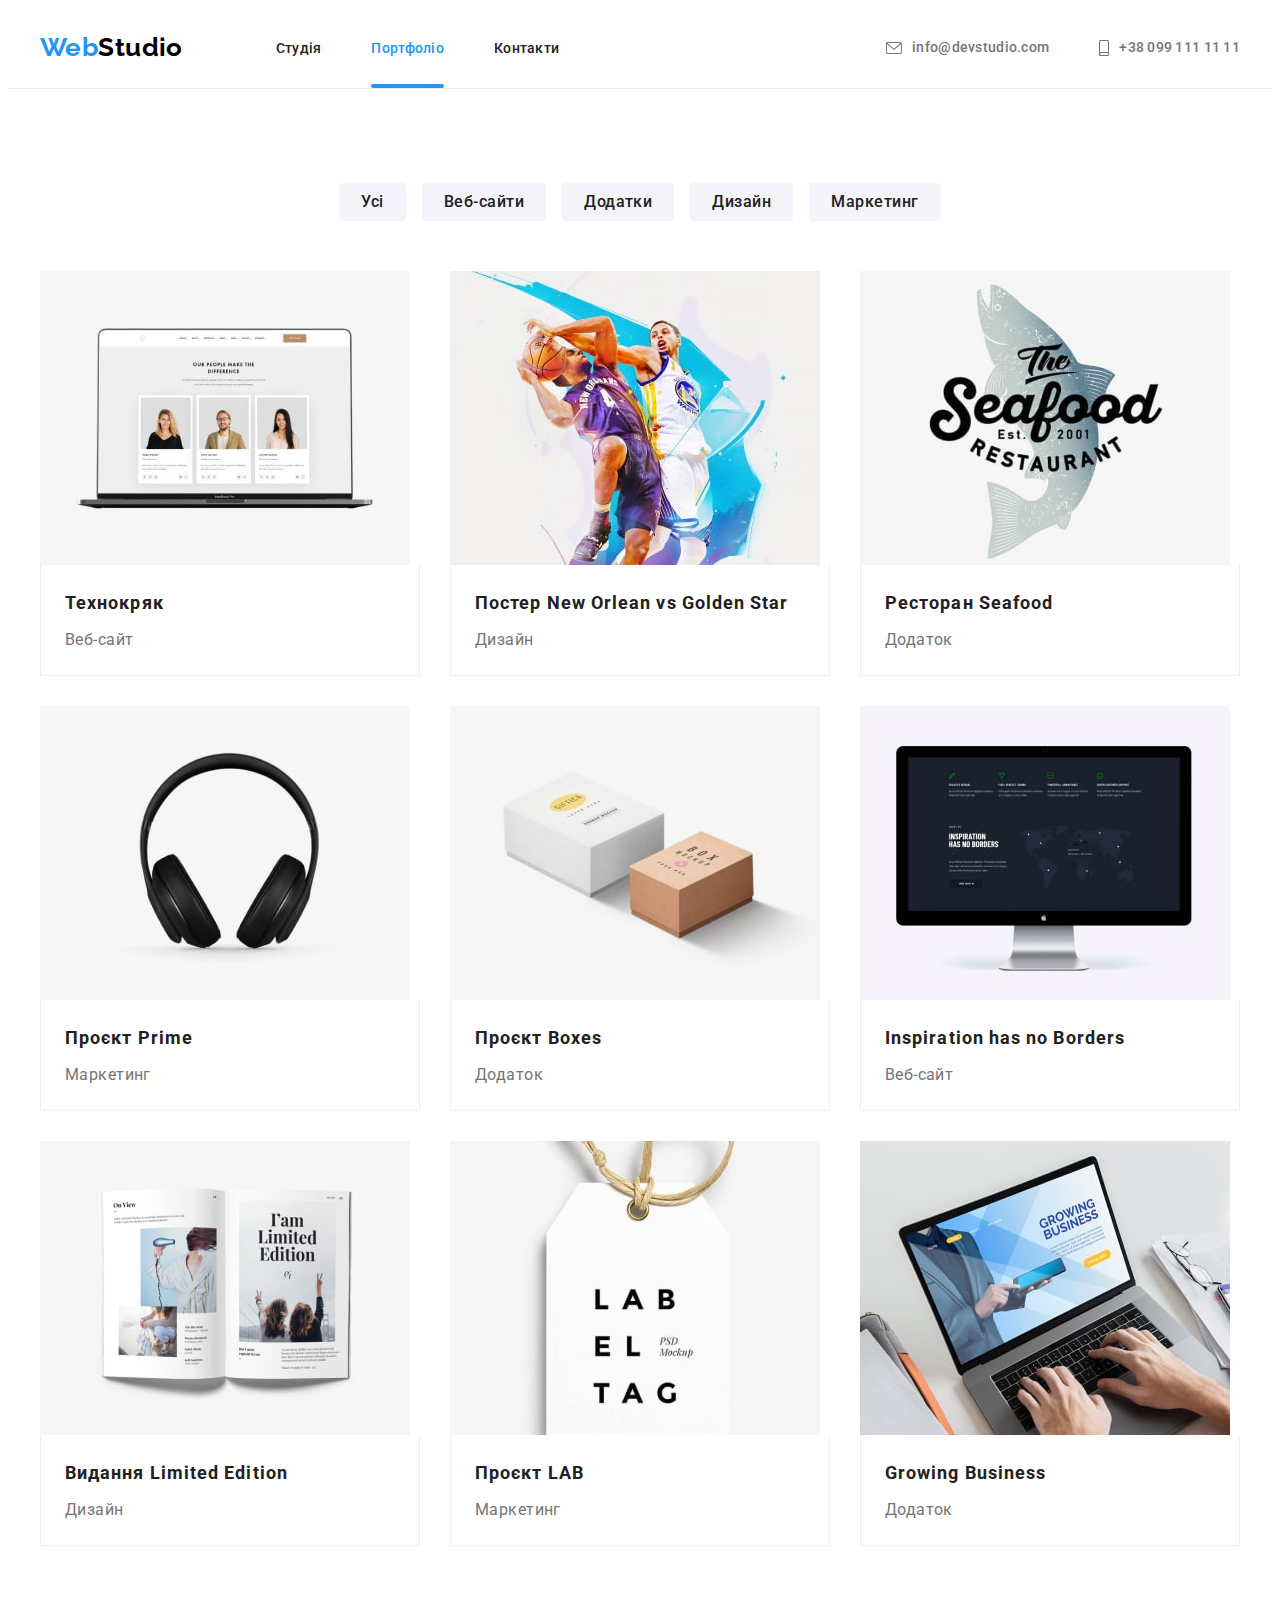
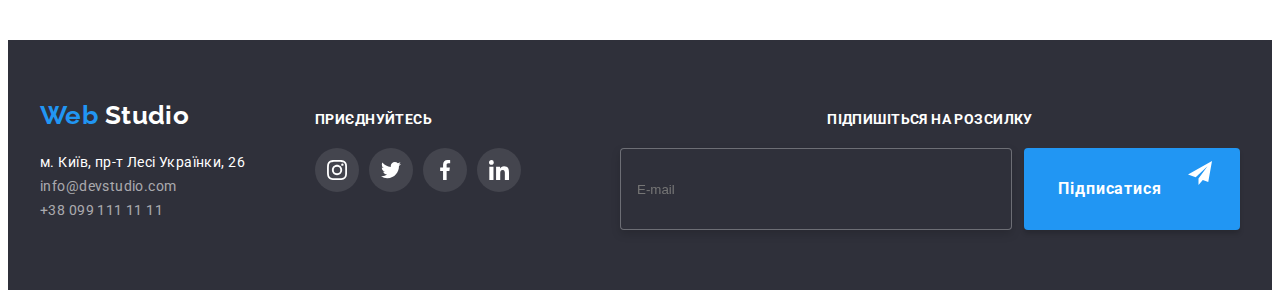
==== commit 506c9a36: "modal window" ====
--- a/portfolio.html
+++ b/portfolio.html
@@ -30,12 +30,12 @@
 
           <ul class="site-nav list">
             <li class="site-nav__item">
-              <a href="./index.html" class="site-nav__link site-nav__link_active link current"
-                >Студія</a
+              <a href="./index.html" class="site-nav__link link">Студія</a>
+            </li>
+            <li class="site-nav__item">
+              <a href="./portfolio.html" class="site-nav__link link site-nav__link_active current"
+                >Портфоліо</a
               >
-            </li>
-            <li class="site-nav__item">
-              <a href="./portfolio.html" class="site-nav__link link">Портфоліо</a>
             </li>
             <li class="site-nav__item"><a href="#" class="site-nav__link link">Контакти</a></li>
           </ul>
@@ -75,10 +75,10 @@
           </button>
           <ul class="mobile-nav list">
             <li class="mobile-nav__item">
-              <a href="./index.html" class="mobile-nav__link link current">Студія</a>
+              <a href="./index.html" class="mobile-nav__link link">Студія</a>
             </li>
             <li class="mobile-nav__item">
-              <a href="./portfolio.html" class="mobile-nav__link link">Портфоліо</a>
+              <a href="./portfolio.html" class="mobile-nav__link link current">Портфоліо</a>
             </li>
             <li class="mobile-nav__item">
               <a href="#" class="mobile-nav__link link">Контакти </a>
@@ -95,13 +95,20 @@
               >
             </li>
           </ul>
+
           <ul class="mobile-contacts-social list">
-            <li>
+            <li class="mobile-contacts-social__item">
               <a class="mobile-contacts-social__link" href="#" target="_blank">Instagram </a>
             </li>
-            <li><a class="mobile-contacts-social__link" href="#" target="_blank">Twitter </a></li>
-            <li><a class="mobile-contacts-social__link" href="#" target="_blank">Facebook </a></li>
-            <li><a class="mobile-contacts-social__link" href="#" target="_blank">LinkedIn </a></li>
+            <li class="mobile-contacts-social__item">
+              <a class="mobile-contacts-social__link" href="#" target="_blank">Twitter </a>
+            </li>
+            <li class="mobile-contacts-social__item">
+              <a class="mobile-contacts-social__link" href="#" target="_blank">Facebook </a>
+            </li>
+            <li class="mobile-contacts-social__item">
+              <a class="mobile-contacts-social__link" href="#" target="_blank">LinkedIn </a>
+            </li>
           </ul>
         </div>
       </div>
@@ -135,11 +142,25 @@
             <li class="project__item">
               <a class="project__link" href="#">
                 <div class="project__thumb">
-                  <img
-                    src="./images/tehnokrjak.jpg"
-                    alt="Екран ноутбуку зі зображенням сайту"
-                    width="370"
-                  />
+                  <picture>
+                    <source
+                      srcset="./images/tehnokrjak.jpg 1x, ./images/1-desktop@2x.jpg 2x"
+                      media="(min-width: 1200px)"
+                    />
+
+                    <source
+                      srcset="./images/1-tablet.jpg 1x, ./images/1-tablet@2x.jpg 2x"
+                      media="(min-width: 768px)"
+                    />
+
+                    <source
+                      srcset="./images/1-mobile.jpg 1x, ./images/1-mobile@2x.jpg 2x"
+                      media="(max-width: 767px)"
+                    />
+
+                    <img src="./images/tehnokrjak.jpg" alt="Екран ноутбуку зі зображенням сайту" />
+                  </picture>
+
                   <p class="project__action">
                     Ресурс пропонує комплексні пропозиції з різним рівнем функціоналу та сервісів.
                     Все це дозволить відвідувачу отримати вичерпні відомості про компанію чи
@@ -155,7 +176,25 @@
             <li class="project__item">
               <a class="project__link" href="#">
                 <div class="project__thumb">
-                  <img src="./images/poster.jpg" alt="Два баскетботісти з м'ячом" width="370" />
+                  <picture>
+                    <source
+                      srcset="./images/poster.jpg 1x, ./images/2-desktop@2x.jpg 2x"
+                      media="(min-width: 1200px)"
+                    />
+
+                    <source
+                      srcset="./images/2-tablet.jpg 1x, ./images/2-tablet@2x.jpg 2x"
+                      media="(min-width: 768px)"
+                    />
+
+                    <source
+                      srcset="./images/2-mobile.jpg 1x, ./images/2-mobile@2x.jpg 2x"
+                      media="(max-width: 767px)"
+                    />
+
+                    <img src="./images/poster.jpg" alt="Два баскетботісти з м'ячом" />
+                  </picture>
+
                   <p class="project__action">
                     Ресурс пропонує комплексні пропозиції з різним рівнем функціоналу та сервісів.
                     Все це дозволить відвідувачу отримати вичерпні відомості про компанію чи
@@ -171,7 +210,25 @@
             <li class="project__item">
               <a class="project__link" href="#">
                 <div class="project__thumb">
-                  <img src="./images/restoran.jpg" alt="Логотип ресторану-риба" width="370" />
+                  <picture>
+                    <source
+                      srcset="./images/restoran.jpg 1x, ./images/3-desktop@2x.jpg 2x"
+                      media="(min-width: 1200px)"
+                    />
+
+                    <source
+                      srcset="./images/3-tablet.jpg 1x, ./images/3-tablet@2x.jpg 2x"
+                      media="(min-width: 768px)"
+                    />
+
+                    <source
+                      srcset="./images/3-mobile.jpg 1x, ./images/3-mobile@2x.jpg 2x"
+                      media="(max-width: 767px)"
+                    />
+
+                    <img src="./images/restoran.jpg" alt="Логотип ресторану-риба" />
+                  </picture>
+
                   <p class="project__action">
                     Ресурс пропонує комплексні пропозиції з різним рівнем функціоналу та сервісів.
                     Все це дозволить відвідувачу отримати вичерпні відомості про компанію чи
@@ -187,7 +244,25 @@
             <li class="project__item">
               <a class="project__link" href="#">
                 <div class="project__thumb">
-                  <img src="./images/prime.jpg" alt="Навушники" width="370" />
+                  <picture>
+                    <source
+                      srcset="./images/prime.jpg 1x, ./images/4-desktop@2x.jpg 2x"
+                      media="(min-width: 1200px)"
+                    />
+
+                    <source
+                      srcset="./images/4-tablet.jpg 1x, ./images/4-tablet@2x.jpg 2x"
+                      media="(min-width: 768px)"
+                    />
+
+                    <source
+                      srcset="./images/4-mobile.jpg 1x, ./images/4-mobile@2x.jpg 2x"
+                      media="(max-width: 767px)"
+                    />
+
+                    <img src="./images/prime.jpg" alt="Навушники" />
+                  </picture>
+
                   <p class="project__action">
                     Ресурс пропонує комплексні пропозиції з різним рівнем функціоналу та сервісів.
                     Все це дозволить відвідувачу отримати вичерпні відомості про компанію чи
@@ -203,7 +278,25 @@
             <li class="project__item">
               <a class="project__link" href="#">
                 <div class="project__thumb">
-                  <img src="./images/boxes.jpg" alt="Дві паперові коробочки" width="370" />
+                  <picture>
+                    <source
+                      srcset="./images/boxes.jpg 1x, ./images/5-desktop@2x.jpg 2x"
+                      media="(min-width: 1200px)"
+                    />
+
+                    <source
+                      srcset="./images/5-tablet.jpg 1x, ./images/5-tablet@2x.jpg 2x"
+                      media="(min-width: 768px)"
+                    />
+
+                    <source
+                      srcset="./images/5-mobile.jpg 1x, ./images/5-mobile@2x.jpg 2x"
+                      media="(max-width: 767px)"
+                    />
+
+                    <img src="./images/boxes.jpg" alt="Дві паперові коробочки" />
+                  </picture>
+
                   <p class="project__action">
                     Ресурс пропонує комплексні пропозиції з різним рівнем функціоналу та сервісів.
                     Все це дозволить відвідувачу отримати вичерпні відомості про компанію чи
@@ -219,11 +312,25 @@
             <li class="project__item">
               <a class="project__link" href="#">
                 <div class="project__thumb">
-                  <img
-                    src="./images/inspiration.jpg"
-                    alt="Монітор із зображенням сайту"
-                    width="370"
-                  />
+                  <picture>
+                    <source
+                      srcset="./images/inspiration.jpg 1x, ./images/6-desktop@2x.jpg 2x"
+                      media="(min-width: 1200px)"
+                    />
+
+                    <source
+                      srcset="./images/6-tablet.jpg 1x, ./images/6-tablet@2x.jpg 2x"
+                      media="(min-width: 768px)"
+                    />
+
+                    <source
+                      srcset="./images/6-mobile.jpg 1x, ./images/6-mobile@2x.jpg 2x"
+                      media="(max-width: 767px)"
+                    />
+
+                    <img src="./images/inspiration.jpg" alt="Монітор із зображенням сайту" />
+                  </picture>
+
                   <p class="project__action">
                     Ресурс пропонує комплексні пропозиції з різним рівнем функціоналу та сервісів.
                     Все це дозволить відвідувачу отримати вичерпні відомості про компанію чи
@@ -240,7 +347,25 @@
             <li class="project__item">
               <a class="project__link" href="#">
                 <div class="project__thumb">
-                  <img src="./images/limited.jpg" alt="Сторінки розгорнутої книги" width="370" />
+                  <picture>
+                    <source
+                      srcset="./images/limited.jpg 1x, ./images/7-desktop@2x.jpg 2x"
+                      media="(min-width: 1200px)"
+                    />
+
+                    <source
+                      srcset="./images/7-tablet.jpg 1x, ./images/7-tablet@2x.jpg 2x"
+                      media="(min-width: 768px)"
+                    />
+
+                    <source
+                      srcset="./images/7-mobile.jpg 1x, ./images/7-mobile@2x.jpg 2x"
+                      media="(max-width: 767px)"
+                    />
+
+                    <img src="./images/limited.jpg" alt="Сторінки розгорнутої книги" />
+                  </picture>
+
                   <p class="project__action">
                     Ресурс пропонує комплексні пропозиції з різним рівнем функціоналу та сервісів.
                     Все це дозволить відвідувачу отримати вичерпні відомості про компанію чи
@@ -256,7 +381,25 @@
             <li class="project__item">
               <a class="project__link" href="#">
                 <div class="project__thumb">
-                  <img src="./images/lab.jpg" alt="Бірка з написом" width="370" />
+                  <picture>
+                    <source
+                      srcset="./images/lab.jpg 1x, ./images/8-desktop@2x.jpg 2x"
+                      media="(min-width: 1200px)"
+                    />
+
+                    <source
+                      srcset="./images/8-tablet.jpg 1x, ./images/8-tablet@2x.jpg 2x"
+                      media="(min-width: 768px)"
+                    />
+
+                    <source
+                      srcset="./images/8-mobile.jpg 1x, ./images/8-mobile@2x.jpg 2x"
+                      media="(max-width: 767px)"
+                    />
+
+                    <img src="./images/lab.jpg" alt="Бірка з написом" />
+                  </picture>
+
                   <p class="project__action">
                     Ресурс пропонує комплексні пропозиції з різним рівнем функціоналу та сервісів.
                     Все це дозволить відвідувачу отримати вичерпні відомості про компанію чи
@@ -272,11 +415,25 @@
             <li class="project__item">
               <a class="project__link" href="#">
                 <div class="project__thumb">
-                  <img
-                    src="./images/growing.jpg"
-                    alt="Екран ноутбуку зі зображенням сайту"
-                    width="370"
-                  />
+                  <picture>
+                    <source
+                      srcset="./images/growing.jpg 1x, ./images/9-desktop@2x.jpg 2x"
+                      media="(min-width: 1200px)"
+                    />
+
+                    <source
+                      srcset="./images/9-tablet.jpg 1x, ./images/9-tablet@2x.jpg 2x"
+                      media="(min-width: 768px)"
+                    />
+
+                    <source
+                      srcset="./images/9-mobile.jpg 1x, ./images/9-mobile@2x.jpg 2x"
+                      media="(max-width: 767px)"
+                    />
+
+                    <img src="./images/growing.jpg" alt="Екран ноутбуку зі зображенням сайту" />
+                  </picture>
+
                   <p class="project__action">
                     Ресурс пропонує комплексні пропозиції з різним рівнем функціоналу та сервісів.
                     Все це дозволить відвідувачу отримати вичерпні відомості про компанію чи
@@ -381,5 +538,6 @@
         </div>
       </div>
     </footer>
+    <script src="./js/menu.js"></script>
   </body>
 </html>
--- a/css/main.min.css
+++ b/css/main.min.css
@@ -1 +1 @@
-:root{--primery-text-color: #757575;--secondary-text-color: #000000;--title-text-color: #212121;--accent-color: #2196f3;--primery-bg-color: #ffffff;--secondary-bg-color: #f5f4fa;--hyro-bg-color: #2f303a;--futer-address-color: rgba(255, 255, 255, 0.6);--container-bg-color: #eeeeee;--line-header-color: #ececec;--buton-active-color: #188ce8;--icon-color: #afb1b8}h1,h2,h3,h4,p{margin-top:0;margin-bottom:0}ul,ol{margin-top:0;margin-bottom:0;padding-left:0}button{cursor:pointer;display:block;margin:0 auto;border:none;border-radius:4px}img{display:block;max-width:100%;height:auto}a{text-decoration:none}body{background-color:var(--primery-bg-color);color:var(--primery-text-color);font-family:Roboto,"open sans",sans-serif;font-size:14px;letter-spacing:.03em}.link{text-decoration:none}.list{list-style:none}.visually-hidden{position:absolute;white-space:nowrap;width:1px;height:1px;overflow:hidden;border:0;padding:0;clip:rect(0 0 0 0);-webkit-clip-path:inset(50%);clip-path:inset(50%);margin:-1px}.container{padding:0 15px}@media screen and (min-width: 480px){.container{width:480px;margin:0 auto}}@media screen and (min-width: 768px){.container{width:768px}}@media screen and (min-width: 1200px){.container{width:1200px}}.open-mobile-menu-btn{border:none;background-color:rgba(0,0,0,0);padding:0;line-height:0;margin:0}@media screen and (min-width: 768px){.open-mobile-menu-btn{display:none}}.header{border-bottom:1px solid #ececec}.header__container{display:-webkit-box;display:-ms-flexbox;display:flex;-webkit-box-align:center;-ms-flex-align:center;align-items:center}@media screen and (max-width: 767px){.header__container{-webkit-box-pack:justify;-ms-flex-pack:justify;justify-content:space-between}}.main-nav{display:-webkit-box;display:-ms-flexbox;display:flex;-webkit-box-align:center;-ms-flex-align:center;align-items:center}.logo{color:var(--secondary-text-color);font-family:"Raleway",sans-serif;font-weight:700;font-size:26px;line-height:1.2}.logo__start{color:var(--accent-color)}.site-nav{display:-webkit-box;display:-ms-flexbox;display:flex;margin-left:93px}@media screen and (max-width: 767px){.site-nav{display:none}}.site-nav__item{position:relative}.site-nav__item+.site-nav__item{margin-left:50px}.site-nav__link{padding-top:32px;padding-bottom:32px;color:var(--title-text-color);font-weight:500;line-height:1.14;letter-spacing:.02em;-webkit-transition:color 250ms cubic-bezier(0.4, 0, 0.2, 1);transition:color 250ms cubic-bezier(0.4, 0, 0.2, 1)}.site-nav__link:hover,.site-nav__link:focus{color:var(--accent-color)}.site-nav__link_active::after{position:absolute;display:block;content:"";width:100%;height:4px;background-color:var(--accent-color);margin-top:28px;border-radius:2px}@media screen and (max-width: 767px){.contacts-nav{display:none}}@media screen and (max-width: 1199px){.contacts-nav{padding-top:21px;padding-bottom:21px;margin-left:auto}.contacts-nav__item+.contacts-nav__item{margin-top:10px}.contacts-nav__link{font-weight:500;font-size:12px;line-height:1.17}}@media screen and (min-width: 1200px){.contacts-nav{margin-left:auto;display:-webkit-box;display:-ms-flexbox;display:flex;-webkit-box-align:center;-ms-flex-align:center;align-items:center}}.contacts-nav__link{display:-webkit-box;display:-ms-flexbox;display:flex;-webkit-box-align:center;-ms-flex-align:center;align-items:center;color:var(--primery-text-color);font-weight:500;line-height:1.14;letter-spacing:.02em;-webkit-transition:color 250ms cubic-bezier(0.4, 0, 0.2, 1);transition:color 250ms cubic-bezier(0.4, 0, 0.2, 1)}@media screen and (min-width: 1200px){.contacts-nav__link{padding-top:32px;padding-bottom:32px}}.contacts-nav__link:hover,.contacts-nav__link:focus{color:var(--accent-color)}.contacts-nav__icon{margin-right:10px;fill:currentColor}@media screen and (min-width: 1200px){.contacts-nav__item+.contacts-nav__item{margin-left:50px}}.hero{background-color:var(--hyro-bg-color);text-align:center;padding-top:118px;padding-bottom:198px}.hero__overlay{max-width:480px;height:400px;margin:0 auto;background-image:-webkit-gradient(linear, left top, left bottom, from(rgba(47, 48, 58, 0.4)), to(rgba(47, 48, 58, 0.4))),url(../images/hero-mobile.jpg);background-image:linear-gradient(rgba(47, 48, 58, 0.4), rgba(47, 48, 58, 0.4)),url(../images/hero-mobile.jpg);background-repeat:no-repeat;background-size:cover}@media screen and (min-device-pixel-ratio: 2)and (max-width: 767px),screen and (-webkit-min-device-pixel-ratio: 2)and (max-width: 767px),screen and (min-resolution: 192dpi)and (max-width: 767px),screen and (min-resolution: 2dppx)and (max-width: 767px){.hero__overlay{background-image:url("../images/hero-mobile@2x.jpg")}}.hero__title{color:var(--primery-bg-color);width:360px;font-weight:900;font-size:26px;line-height:1.62;letter-spacing:.06em;text-transform:uppercase;text-align:center;margin:0 auto;margin-bottom:30px}@media screen and (min-width: 768px){.hero__overlay{max-width:768px;height:400px;background-image:-webkit-gradient(linear, left top, left bottom, from(rgba(47, 48, 58, 0.4)), to(rgba(47, 48, 58, 0.4))),url(../images/hero-tablet.jpg);background-image:linear-gradient(rgba(47, 48, 58, 0.4), rgba(47, 48, 58, 0.4)),url(../images/hero-tablet.jpg)}}@media screen and (min-device-pixel-ratio: 2),screen and (-webkit-min-device-pixel-ratio: 2),screen and (min-resolution: 192dpi),screen and (min-resolution: 2dppx){.hero__overlay{background-image:url("../images/hero-tablet@2x.jpg")}}@media screen and (min-width: 1200px){.hero{background-color:var(--hyro-bg-color);text-align:center;padding:200px 0}.hero__overlay{max-width:1600px;height:600px;background-image:-webkit-gradient(linear, left top, left bottom, from(rgba(47, 48, 58, 0.4)), to(rgba(47, 48, 58, 0.4))),url(../images/hero-desktop.jpg);background-image:linear-gradient(rgba(47, 48, 58, 0.4), rgba(47, 48, 58, 0.4)),url(../images/hero-desktop.jpg)}}@media screen and (min-width: 1200px)and (min-device-pixel-ratio: 2),screen and (min-width: 1200px)and (-webkit-min-device-pixel-ratio: 2),screen and (min-width: 1200px)and (min-resolution: 192dpi),screen and (min-width: 1200px)and (min-resolution: 2dppx){.hero__overlay{background-image:url("../images/hero-desktop@2x.jpg")}}@media screen and (min-width: 1200px){.hero__title{color:var(--primery-bg-color);width:696px;font-weight:900;font-size:44px;line-height:1.36;letter-spacing:.06em}}.button{color:var(--primery-bg-color);background-color:var(--accent-color);min-width:216px;font-family:inherit;font-weight:700;font-size:16px;line-height:1.87;letter-spacing:.06em;-webkit-box-shadow:0px 4px 4px rgba(0,0,0,.15);box-shadow:0px 4px 4px rgba(0,0,0,.15);padding:10px 32px;-webkit-transition:background-color 250ms cubic-bezier(0.4, 0, 0.2, 1);transition:background-color 250ms cubic-bezier(0.4, 0, 0.2, 1)}.button:hover,.button:focus{background-color:var(--buton-active-color)}.section{padding-top:60px;padding-bottom:60px}@media screen and (min-width: 1200px){.section{padding-top:94px;padding-bottom:94px}}.section-title{color:var(--title-text-color);font-weight:700;font-size:36px;line-height:1.17;text-align:center;margin-bottom:50px}.features__thumb{display:-webkit-box;display:-ms-flexbox;display:flex;-webkit-box-align:center;-ms-flex-align:center;align-items:center;-webkit-box-pack:center;-ms-flex-pack:center;justify-content:center;height:120px;background:var(--secondary-bg-color);margin-bottom:30px}.features__icon{width:70px;height:70px}.features__text{font-weight:400;line-height:1.71}.features__title{color:var(--title-text-color);font-weight:700;font-size:14px;line-height:1.14;text-transform:uppercase;margin-bottom:10px}@media screen and (max-width: 767px){.features__item{margin-bottom:30px}.features__title{text-align:center}}@media screen and (min-width: 768px){.features__list{display:-webkit-box;display:-ms-flexbox;display:flex;-ms-flex-wrap:wrap;flex-wrap:wrap;gap:30px}.features__item{width:calc((100% - 30px)/2)}}@media screen and (min-width: 1200px){.features__item{width:calc((100% - 90px)/4)}}@media screen and (max-width: 1199px){.work{display:none}}.work{padding-top:0%}.work__list{display:-webkit-box;display:-ms-flexbox;display:flex}.work__overlay{position:absolute;display:-webkit-box;display:-ms-flexbox;display:flex;-webkit-box-align:center;-ms-flex-align:center;align-items:center;-webkit-box-pack:center;-ms-flex-pack:center;justify-content:center;width:100%;height:70px;font-weight:700;line-height:1.14;border-radius:2px;text-transform:uppercase;color:var(--primery-bg-color);background-color:rgba(47,48,58,.8)}.work__item{position:relative;display:-webkit-box;display:-ms-flexbox;display:flex;-webkit-box-align:end;-ms-flex-align:end;align-items:flex-end;-webkit-box-pack:center;-ms-flex-pack:center;justify-content:center}.work__item+.work__item{margin-left:30px}.team__card{background-color:var(--primery-bg-color);text-align:center;-webkit-box-shadow:0px 1px 3px rgba(0,0,0,.12),0px 1px 1px rgba(0,0,0,.14),0px 2px 1px rgba(0,0,0,.2);box-shadow:0px 1px 3px rgba(0,0,0,.12),0px 1px 1px rgba(0,0,0,.14),0px 2px 1px rgba(0,0,0,.2);border-radius:0px 0px 4px 4px}.team{background-color:var(--secondary-bg-color)}.team__name{padding-top:30px;padding-bottom:24px}.team__title{margin-bottom:10px;color:var(--title-text-color);font-weight:500;font-size:16px;line-height:1.2}.team__text{color:var(--primery-text-color);font-weight:400;font-size:16px;line-height:1.2;margin-bottom:16px}@media screen and (min-width: 768px){.team__list{display:-webkit-box;display:-ms-flexbox;display:flex;-ms-flex-wrap:wrap;flex-wrap:wrap;gap:30px}.team__card{width:calc((100% - 30px)/2)}}@media screen and (min-width: 1200px){.team__name{padding-top:30px;padding-bottom:30px}.team__card{width:calc((100% - 90px)/4)}}.social{display:-webkit-box;display:-ms-flexbox;display:flex;-webkit-box-align:center;-ms-flex-align:center;align-items:center;-webkit-box-pack:center;-ms-flex-pack:center;justify-content:center;gap:10px}.social__link{display:-webkit-box;display:-ms-flexbox;display:flex;-webkit-box-align:center;-ms-flex-align:center;align-items:center;-webkit-box-pack:center;-ms-flex-pack:center;justify-content:center;width:44px;height:44px;border-radius:50%;color:var(--icon-color);-webkit-transition:background-color 250ms cubic-bezier(0.4, 0, 0.2, 1),color 250ms cubic-bezier(0.4, 0, 0.2, 1);transition:background-color 250ms cubic-bezier(0.4, 0, 0.2, 1),color 250ms cubic-bezier(0.4, 0, 0.2, 1)}.social__link:hover,.social__link:focus{background-color:var(--buton-active-color);color:var(--primery-bg-color)}.social__icon{fill:currentColor}.clients__list{display:-webkit-box;display:-ms-flexbox;display:flex;-ms-flex-wrap:wrap;flex-wrap:wrap;gap:30px}.clients__link{display:-webkit-box;display:-ms-flexbox;display:flex;-webkit-box-align:center;-ms-flex-align:center;align-items:center;-webkit-box-pack:center;-ms-flex-pack:center;justify-content:center;width:100%;height:100%;color:var(--icon-color);border:1px solid currentColor;border-radius:4px;-webkit-transition:color 250ms cubic-bezier(0.4, 0, 0.2, 1);transition:color 250ms cubic-bezier(0.4, 0, 0.2, 1)}.clients__link:hover,.clients__link:focus{color:var(--accent-color)}.clients__icon{fill:currentColor}.clients__item{width:calc((100% - 30px)/2);height:92px}@media screen and (min-width: 768px){.clients__item{width:calc((100% - 60px)/3)}}@media screen and (min-width: 768px)and (min-width: 1200px){.clients__item{width:calc((100% - 150px)/6)}}.footer{background-color:var(--hyro-bg-color);padding-top:60px;padding-bottom:60px}.footer__logo{display:block;margin-bottom:20px}.logo__end_color_white{color:var(--primery-bg-color)}.futer-social__text{color:var(--primery-bg-color);font-weight:700;font-size:14px;line-height:1.14;margin-bottom:20px;text-transform:uppercase}.futer-social__list{display:-webkit-box;display:-ms-flexbox;display:flex;gap:10px}.futer-social__link{display:-webkit-box;display:-ms-flexbox;display:flex;-webkit-box-align:center;-ms-flex-align:center;align-items:center;-webkit-box-pack:center;-ms-flex-pack:center;justify-content:center;width:44px;height:44px;border-radius:50%;background-color:rgba(255,255,255,.1);color:var(--primery-bg-color);-webkit-transition:background-color 250ms cubic-bezier(0.4, 0, 0.2, 1);transition:background-color 250ms cubic-bezier(0.4, 0, 0.2, 1)}.futer-social__link:hover,.futer-social__link:focus{background-color:var(--buton-active-color)}.futer-social__icon{fill:currentColor}.futer-subscription__text{font-weight:700;text-align:center;line-height:1.14;text-transform:uppercase;color:var(--primery-bg-color);margin-bottom:20px}.futer-subscription__email{width:358px;height:50px;padding:15px 16px;border:1px solid rgba(255,255,255,.3);-webkit-filter:drop-shadow(0px 4px 4px rgba(0, 0, 0, 0.15));filter:drop-shadow(0px 4px 4px rgba(0, 0, 0, 0.15));border-radius:4px;background-color:var(--hyro-bg-color);color:rgba(255,255,255,.6)}.futer-subscription__button{position:relative;padding:10px 62px 10px 18px}.futer-subscription__icon{position:absolute;top:13px;right:28px}.futer-subscription__email{margin-bottom:20px}@media screen and (max-width: 767px){.futer-social{display:-webkit-box;display:-ms-flexbox;display:flex;-webkit-box-orient:vertical;-webkit-box-direction:normal;-ms-flex-direction:column;flex-direction:column;-webkit-box-pack:center;-ms-flex-pack:center;justify-content:center;-webkit-box-align:center;-ms-flex-align:center;align-items:center;margin-bottom:60px}.futer-center{text-align:center}.futer-subscription__email{width:100%}}@media screen and (min-width: 768px){.footer__container{display:-webkit-box;display:-ms-flexbox;display:flex;-webkit-box-orient:horizontal;-webkit-box-direction:normal;-ms-flex-direction:row;flex-direction:row;-ms-flex-wrap:wrap;flex-wrap:wrap;-ms-flex-pack:distribute;justify-content:space-around;-webkit-box-align:start;-ms-flex-align:start;align-items:flex-start}}@media screen and (min-width: 1200px){.footer__container{display:-webkit-box;display:-ms-flexbox;display:flex;-webkit-box-align:baseline;-ms-flex-align:baseline;align-items:baseline}.futer-social{margin-left:70px}.futer-subscription{margin-left:auto}.futer-subscription__field{display:-webkit-box;display:-ms-flexbox;display:flex;gap:12px}.futer-subscription__email{margin-bottom:0px}}@media screen and (max-width: 1200px){.footer-address{margin-bottom:60px}}.footer-address__link{color:rgba(255,255,255,.6);font-style:normal;font-weight:400;font-size:14px;line-height:1.71;-webkit-transition:color 250ms cubic-bezier(0.4, 0, 0.2, 1);transition:color 250ms cubic-bezier(0.4, 0, 0.2, 1)}.footer-address__link:hover,.footer-address__link:focus{color:var(--accent-color)}.footer-address__text{color:var(--primery-bg-color)}.footer-address__item+.address__item{margin-top:9px}.portfolio{padding-top:60px;padding-bottom:60px}.filters{display:-webkit-box;display:-ms-flexbox;display:flex;-ms-flex-wrap:wrap;flex-wrap:wrap;gap:8px;margin-bottom:50px}.filters__button{padding:6px 22px;color:var(--title-text-color);font-family:inherit;font-weight:500;font-size:16px;line-height:1.62;letter-spacing:.03em;background-color:var(--secondary-bg-color);-webkit-transition:color 250ms cubic-bezier(0.4, 0, 0.2, 1),background-color 250ms cubic-bezier(0.4, 0, 0.2, 1),-webkit-box-shadow 250ms cubic-bezier(0.4, 0, 0.2, 1);transition:color 250ms cubic-bezier(0.4, 0, 0.2, 1),background-color 250ms cubic-bezier(0.4, 0, 0.2, 1),-webkit-box-shadow 250ms cubic-bezier(0.4, 0, 0.2, 1);transition:color 250ms cubic-bezier(0.4, 0, 0.2, 1),background-color 250ms cubic-bezier(0.4, 0, 0.2, 1),box-shadow 250ms cubic-bezier(0.4, 0, 0.2, 1);transition:color 250ms cubic-bezier(0.4, 0, 0.2, 1),background-color 250ms cubic-bezier(0.4, 0, 0.2, 1),box-shadow 250ms cubic-bezier(0.4, 0, 0.2, 1),-webkit-box-shadow 250ms cubic-bezier(0.4, 0, 0.2, 1)}.filters__button:hover,.filters__button:focus{background-color:var(--accent-color);color:var(--primery-bg-color);-webkit-box-shadow:0px 3px 1px rgba(0,0,0,.1),0px 1px 2px rgba(0,0,0,.08),0px 2px 2px rgba(0,0,0,.12);box-shadow:0px 3px 1px rgba(0,0,0,.1),0px 1px 2px rgba(0,0,0,.08),0px 2px 2px rgba(0,0,0,.12)}.filters__button .filters__item{width:450px}@media screen and (min-width: 1200px){.portfolio{padding-top:94px;padding-bottom:94px}.filters{display:-webkit-box;display:-ms-flexbox;display:flex;-webkit-box-pack:center;-ms-flex-pack:center;justify-content:center;margin-bottom:50px}.filters__item+.filters__item{margin-left:8px}}.project__thumb{position:relative;overflow:hidden}.project__action{top:0%;left:0%;position:absolute;opacity:0;-webkit-transform:translate(0, 100%);transform:translate(0, 100%);-webkit-transition:opacity 250ms cubic-bezier(0.4, 0, 0.2, 1),-webkit-transform 250ms cubic-bezier(0.4, 0, 0.2, 1);transition:opacity 250ms cubic-bezier(0.4, 0, 0.2, 1),-webkit-transform 250ms cubic-bezier(0.4, 0, 0.2, 1);transition:opacity 250ms cubic-bezier(0.4, 0, 0.2, 1),transform 250ms cubic-bezier(0.4, 0, 0.2, 1);transition:opacity 250ms cubic-bezier(0.4, 0, 0.2, 1),transform 250ms cubic-bezier(0.4, 0, 0.2, 1),-webkit-transform 250ms cubic-bezier(0.4, 0, 0.2, 1);width:100%;height:100%;background-color:rgba(33,150,243,.9);border:1px solid #000;padding:63px 24px;font-style:normal;font-weight:400;font-size:18px;line-height:1.56;color:var(--primery-bg-color);-webkit-box-shadow:0px 4px 4px rgba(0,0,0,.25);box-shadow:0px 4px 4px rgba(0,0,0,.25)}.project__link:hover .project__action,.project__link:focus .project__action{opacity:1;-webkit-transform:translateY(0%);transform:translateY(0%)}.project__link{display:block}.project__link:hover,.project__link:focus{-webkit-box-shadow:0px 3px 1px rgba(0,0,0,.1),0px 1px 2px rgba(0,0,0,.08),0px 2px 2px rgba(0,0,0,.12);box-shadow:0px 3px 1px rgba(0,0,0,.1),0px 1px 2px rgba(0,0,0,.08),0px 2px 2px rgba(0,0,0,.12)}.project{display:-webkit-box;display:-ms-flexbox;display:flex;-ms-flex-wrap:wrap;flex-wrap:wrap}.project__name{padding:20px 24px;border:1px solid #eee;border-top:none}.project__title{margin-bottom:4px}.project__item{width:calc((100% - 60px)/3);margin-right:30px;margin-bottom:30px}.project__item:nth-child(3n){margin-right:0}.project__item:nth-last-child(-n+3){margin-bottom:0}.project__title{color:var(--title-text-color);font-weight:700;font-size:18px;line-height:2;letter-spacing:.06em}.project__text{color:var(--primery-text-color);font-weight:400;font-size:16px;line-height:1.88}.blackdrop{position:fixed;top:0;left:0;width:100%;height:100%;background-color:rgba(0,0,0,.2);opacity:1;-webkit-transition:visibility 250ms cubic-bezier(0.4, 0, 0.2, 1),opacity 250ms cubic-bezier(0.4, 0, 0.2, 1);transition:visibility 250ms cubic-bezier(0.4, 0, 0.2, 1),opacity 250ms cubic-bezier(0.4, 0, 0.2, 1)}.is-hidden{visibility:hidden;opacity:0;pointer-events:none}.blackdrop.is-hidden .modal{-webkit-transform:scale(0.9) translate(-50%, -50%);transform:scale(0.9) translate(-50%, -50%)}.modal{position:absolute;top:50%;left:50%;-webkit-transform:translate(-50%, -50%) scale(1);transform:translate(-50%, -50%) scale(1);-webkit-transition:-webkit-transform 250ms cubic-bezier(0.4, 0, 0.2, 1);transition:-webkit-transform 250ms cubic-bezier(0.4, 0, 0.2, 1);transition:transform 250ms cubic-bezier(0.4, 0, 0.2, 1);transition:transform 250ms cubic-bezier(0.4, 0, 0.2, 1), -webkit-transform 250ms cubic-bezier(0.4, 0, 0.2, 1);width:528px;height:581px;background-color:#fff;-webkit-box-shadow:0px 1px 3px rgba(0,0,0,.12),0px 1px 1px rgba(0,0,0,.14),0px 2px 1px rgba(0,0,0,.2);box-shadow:0px 1px 3px rgba(0,0,0,.12),0px 1px 1px rgba(0,0,0,.14),0px 2px 1px rgba(0,0,0,.2);border-radius:4px}.button-close{position:absolute;top:8px;right:8px;width:30px;height:30px;border-radius:50%;background-color:var(--primery-bg-color);padding:0;display:-webkit-box;display:-ms-flexbox;display:flex;-webkit-box-align:start;-ms-flex-align:start;align-items:flex-start;-webkit-box-pack:end;-ms-flex-pack:end;justify-content:flex-end}.button-close__icon{-webkit-transition:fill 250ms cubic-bezier(0.4, 0, 0.2, 1);transition:fill 250ms cubic-bezier(0.4, 0, 0.2, 1)}.button-close__icon:hover,.button-close__icon:focus{fill:var(--accent-color)}.form{min-width:528px;min-height:581px;padding:40px}.form__title{margin-bottom:10px;text-align:center;font-weight:700;font-size:20px;line-height:1.15;color:var(--title-text-color);margin-bottom:12px}.form__field{display:-webkit-box;display:-ms-flexbox;display:flex;-webkit-box-orient:vertical;-webkit-box-direction:normal;-ms-flex-direction:column;flex-direction:column;margin-bottom:10px}.form__label{margin-bottom:4px;font-weight:400;font-size:12px;line-height:1.17;letter-spacing:.01em;color:var(--primery-text-color)}.form__input{margin:0;padding:10px 42px;border:1px solid rgba(33,33,33,.2);border-radius:4px;width:100%;-webkit-transition:border-color 250ms cubic-bezier(0.4, 0, 0.2, 1);transition:border-color 250ms cubic-bezier(0.4, 0, 0.2, 1)}.form__input:focus{border-color:var(--accent-color);outline:none}.form__input-wrap{position:relative}.form__icon{position:absolute;top:50%;left:15px;-webkit-transform:translateY(-50%);transform:translateY(-50%);-webkit-transition:fill 250ms cubic-bezier(0.4, 0, 0.2, 1);transition:fill 250ms cubic-bezier(0.4, 0, 0.2, 1);width:18px;height:18px}.form__input:focus+.form__icon{fill:var(--accent-color)}.form__comment-text{resize:none;width:448px;height:120px;padding:12px 16px;font-weight:400;font-size:12px;line-height:1.17;letter-spacing:.01em;border:1px solid rgba(33,33,33,.2);border-radius:4px;color:var(--title-text-color);-webkit-transition:border-color 250ms cubic-bezier(0.4, 0, 0.2, 1);transition:border-color 250ms cubic-bezier(0.4, 0, 0.2, 1)}.form__comment-text::-webkit-input-placeholder{color:rgba(117,117,117,.5)}.form__comment-text::-moz-placeholder{color:rgba(117,117,117,.5)}.form__comment-text:-ms-input-placeholder{color:rgba(117,117,117,.5)}.form__comment-text::-ms-input-placeholder{color:rgba(117,117,117,.5)}.form__comment-text::placeholder{color:rgba(117,117,117,.5)}.form__comment-text:focus{border-color:var(--accent-color);outline:none}.form__comment{margin-bottom:20px}.checkbox__label{display:-webkit-box;display:-ms-flexbox;display:flex;-webkit-box-align:center;-ms-flex-align:center;align-items:center;-webkit-box-pack:center;-ms-flex-pack:center;justify-content:center;margin-bottom:30px}.checkbox__icon{display:inline-block;width:16px;height:15px;border:2px solid var(--title-text-color);border-radius:3px;margin-right:7px;-webkit-transition:background-color 250ms cubic-bezier(0.4, 0, 0.2, 1),border-color 250ms cubic-bezier(0.4, 0, 0.2, 1);transition:background-color 250ms cubic-bezier(0.4, 0, 0.2, 1),border-color 250ms cubic-bezier(0.4, 0, 0.2, 1)}.checkbox__input:focus+.checkbox__icon{border-color:var(--accent-color)}.checkbox__input:checked+.checkbox__icon{border-color:var(--accent-color);background-color:var(--accent-color);background-image:url(../images/check.svg);background-size:contain;background-origin:border-box}.checkbox__text{font-weight:400;font-size:14px;line-height:1.71;color:var(--primery-text-color);text-shadow:0px 4px 4px rgba(0,0,0,.25)}.checkbox__link{text-decoration:underline;color:var(--accent-color)}.mobile-menu{position:fixed;top:0;left:0;z-index:100;width:100%;background-color:#fff;opacity:0;visibility:hidden;pointer-events:none;-webkit-box-shadow:0px 4px 8px rgba(0,0,0,.04),0px 2px 4px rgba(0,0,0,.08),0px 1px 3px rgba(0,0,0,.16);box-shadow:0px 4px 8px rgba(0,0,0,.04),0px 2px 4px rgba(0,0,0,.08),0px 1px 3px rgba(0,0,0,.16);-webkit-transition:visibility 250ms cubic-bezier(0.4, 0, 0.2, 1),opacity 250ms cubic-bezier(0.4, 0, 0.2, 1);transition:visibility 250ms cubic-bezier(0.4, 0, 0.2, 1),opacity 250ms cubic-bezier(0.4, 0, 0.2, 1)}.mobile-menu.is-open{opacity:1;visibility:visible;pointer-events:auto}.mobile-menu__container{position:relative;padding-top:48px;height:100vh;display:-webkit-box;display:-ms-flexbox;display:flex;-webkit-box-orient:vertical;-webkit-box-direction:normal;-ms-flex-direction:column;flex-direction:column}.mobile-menu__close-btn{position:absolute;top:21px;right:25px;border:none;background-color:rgba(0,0,0,0);padding:0;line-height:0;margin:0}.mobile-menu__close-btn:hover .mobile-menu__close-icon,.mobile-menu__close-btn:focus .mobile-menu__close-icon{fill:var(#2196f3)}.mobile-nav__item+.mobile-nav__item{margin-top:32px}.mobile-nav__link{color:var(--title-text-color);font-weight:500;font-size:40px;line-height:1.18;letter-spacing:.02em;-webkit-transition:color 250ms cubic-bezier(0.4, 0, 0.2, 1);transition:color 250ms cubic-bezier(0.4, 0, 0.2, 1)}.mobile-nav__link:hover,.mobile-nav__link:focus{color:var(--accent-color)}.mobile-contacts{margin-top:auto}.mobile-contacts__item+.mobile-contacts__item{margin-top:32px}.mobile-contacts__tel{font-weight:500;font-size:34px;line-height:1.18;letter-spacing:.02em;color:#2196f3;margin-bottom:32px}.mobile-contacts__email{font-weight:500;font-size:24px;line-height:1.17;letter-spacing:.02em;color:#757575}.mobile-contacts-social{display:-webkit-box;display:-ms-flexbox;display:flex;-webkit-box-align:center;-ms-flex-align:center;align-items:center;gap:20px;margin-top:64px;margin-bottom:48px}.mobile-contacts-social__link{font-weight:500;font-size:18px;line-height:1.22px;letter-spacing:.02em;color:#2196f3}.current{color:var(--accent-color)}/*# sourceMappingURL=main.min.css.map */+:root{--primery-text-color: #757575;--secondary-text-color: #000000;--title-text-color: #212121;--accent-color: #2196f3;--primery-bg-color: #ffffff;--secondary-bg-color: #f5f4fa;--hyro-bg-color: #2f303a;--futer-address-color: rgba(255, 255, 255, 0.6);--container-bg-color: #eeeeee;--line-header-color: #ececec;--buton-active-color: #188ce8;--icon-color: #afb1b8}h1,h2,h3,h4,p{margin-top:0;margin-bottom:0}ul,ol{margin-top:0;margin-bottom:0;padding-left:0}button{cursor:pointer;display:block;margin:0 auto;border:none;border-radius:4px}img{display:block;max-width:100%;height:auto}a{text-decoration:none}body{background-color:var(--primery-bg-color);color:var(--primery-text-color);font-family:Roboto,"open sans",sans-serif;font-size:14px;letter-spacing:.03em}.link{text-decoration:none}.list{list-style:none}.visually-hidden{position:absolute;white-space:nowrap;width:1px;height:1px;overflow:hidden;border:0;padding:0;clip:rect(0 0 0 0);-webkit-clip-path:inset(50%);clip-path:inset(50%);margin:-1px}.container{padding:0 15px}@media screen and (min-width: 480px){.container{width:480px;margin:0 auto}}@media screen and (min-width: 768px){.container{width:768px}}@media screen and (min-width: 1200px){.container{width:1200px}}.open-mobile-menu-btn{border:none;background-color:rgba(0,0,0,0);padding:0;line-height:0;margin:0}@media screen and (min-width: 768px){.open-mobile-menu-btn{display:none}}.header{border-bottom:1px solid #ececec}.header__container{display:-webkit-box;display:-ms-flexbox;display:flex;-webkit-box-align:center;-ms-flex-align:center;align-items:center}@media screen and (max-width: 767px){.header__container{-webkit-box-pack:justify;-ms-flex-pack:justify;justify-content:space-between}}.main-nav{display:-webkit-box;display:-ms-flexbox;display:flex;-webkit-box-align:center;-ms-flex-align:center;align-items:center}.logo{color:var(--secondary-text-color);font-family:"Raleway",sans-serif;font-weight:700;font-size:26px;line-height:1.2}.logo__start{color:var(--accent-color)}.site-nav{display:-webkit-box;display:-ms-flexbox;display:flex;margin-left:93px}@media screen and (max-width: 767px){.site-nav{display:none}}.site-nav__item{position:relative}.site-nav__item+.site-nav__item{margin-left:50px}.site-nav__link{padding-top:32px;padding-bottom:32px;color:var(--title-text-color);font-weight:500;line-height:1.14;letter-spacing:.02em;-webkit-transition:color 250ms cubic-bezier(0.4, 0, 0.2, 1);transition:color 250ms cubic-bezier(0.4, 0, 0.2, 1)}.site-nav__link:hover,.site-nav__link:focus{color:var(--accent-color)}.site-nav__link_active::after{position:absolute;display:block;content:"";width:100%;height:4px;background-color:var(--accent-color);margin-top:28px;border-radius:2px}@media screen and (max-width: 767px){.contacts-nav{display:none}}@media screen and (max-width: 1199px){.contacts-nav{padding-top:21px;padding-bottom:21px;margin-left:auto}.contacts-nav__item+.contacts-nav__item{margin-top:10px}.contacts-nav__link{font-weight:500;font-size:12px;line-height:1.17}}@media screen and (min-width: 1200px){.contacts-nav{margin-left:auto;display:-webkit-box;display:-ms-flexbox;display:flex;-webkit-box-align:center;-ms-flex-align:center;align-items:center}}.contacts-nav__link{display:-webkit-box;display:-ms-flexbox;display:flex;-webkit-box-align:center;-ms-flex-align:center;align-items:center;color:var(--primery-text-color);font-weight:500;line-height:1.14;letter-spacing:.02em;-webkit-transition:color 250ms cubic-bezier(0.4, 0, 0.2, 1);transition:color 250ms cubic-bezier(0.4, 0, 0.2, 1)}@media screen and (min-width: 1200px){.contacts-nav__link{padding-top:32px;padding-bottom:32px}}.contacts-nav__link:hover,.contacts-nav__link:focus{color:var(--accent-color)}.contacts-nav__icon{margin-right:10px;fill:currentColor}@media screen and (min-width: 1200px){.contacts-nav__item+.contacts-nav__item{margin-left:50px}}.hero{background-color:var(--hyro-bg-color);text-align:center;padding-top:118px;padding-bottom:198px}.hero__overlay{max-width:480px;height:400px;margin:0 auto;background-image:-webkit-gradient(linear, left top, left bottom, from(rgba(47, 48, 58, 0.4)), to(rgba(47, 48, 58, 0.4))),url(../images/hero-mobile.jpg);background-image:linear-gradient(rgba(47, 48, 58, 0.4), rgba(47, 48, 58, 0.4)),url(../images/hero-mobile.jpg);background-repeat:no-repeat;background-size:cover}@media screen and (min-device-pixel-ratio: 2)and (max-width: 767px),screen and (-webkit-min-device-pixel-ratio: 2)and (max-width: 767px),screen and (min-resolution: 192dpi)and (max-width: 767px),screen and (min-resolution: 2dppx)and (max-width: 767px){.hero__overlay{background-image:url("../images/hero-mobile@2x.jpg")}}.hero__title{color:var(--primery-bg-color);width:360px;font-weight:900;font-size:26px;line-height:1.62;letter-spacing:.06em;text-transform:uppercase;text-align:center;margin:0 auto;margin-bottom:30px}@media screen and (min-width: 768px){.hero__overlay{max-width:768px;height:400px;background-image:-webkit-gradient(linear, left top, left bottom, from(rgba(47, 48, 58, 0.4)), to(rgba(47, 48, 58, 0.4))),url(../images/hero-tablet.jpg);background-image:linear-gradient(rgba(47, 48, 58, 0.4), rgba(47, 48, 58, 0.4)),url(../images/hero-tablet.jpg)}}@media screen and (min-device-pixel-ratio: 2),screen and (-webkit-min-device-pixel-ratio: 2),screen and (min-resolution: 192dpi),screen and (min-resolution: 2dppx){.hero__overlay{background-image:url("../images/hero-tablet@2x.jpg")}}@media screen and (min-width: 1200px){.hero{background-color:var(--hyro-bg-color);text-align:center;padding:200px 0}.hero__overlay{max-width:1600px;height:600px;background-image:-webkit-gradient(linear, left top, left bottom, from(rgba(47, 48, 58, 0.4)), to(rgba(47, 48, 58, 0.4))),url(../images/hero-desktop.jpg);background-image:linear-gradient(rgba(47, 48, 58, 0.4), rgba(47, 48, 58, 0.4)),url(../images/hero-desktop.jpg)}}@media screen and (min-width: 1200px)and (min-device-pixel-ratio: 2),screen and (min-width: 1200px)and (-webkit-min-device-pixel-ratio: 2),screen and (min-width: 1200px)and (min-resolution: 192dpi),screen and (min-width: 1200px)and (min-resolution: 2dppx){.hero__overlay{background-image:url("../images/hero-desktop@2x.jpg")}}@media screen and (min-width: 1200px){.hero__title{color:var(--primery-bg-color);width:696px;font-weight:900;font-size:44px;line-height:1.36;letter-spacing:.06em}}.button{color:var(--primery-bg-color);background-color:var(--accent-color);min-width:216px;font-family:inherit;font-weight:700;font-size:16px;line-height:1.87;letter-spacing:.06em;-webkit-box-shadow:0px 4px 4px rgba(0,0,0,.15);box-shadow:0px 4px 4px rgba(0,0,0,.15);padding:10px 32px;-webkit-transition:background-color 250ms cubic-bezier(0.4, 0, 0.2, 1);transition:background-color 250ms cubic-bezier(0.4, 0, 0.2, 1)}.button:hover,.button:focus{background-color:var(--buton-active-color)}.section{padding-top:60px;padding-bottom:60px}@media screen and (min-width: 1200px){.section{padding-top:94px;padding-bottom:94px}}.section-title{color:var(--title-text-color);font-weight:700;font-size:28px;line-height:1.17;text-align:center;margin-bottom:30px}@media screen and (min-width: 1200px){.section-title{font-size:36px;margin-bottom:50px}}.features__thumb{display:-webkit-box;display:-ms-flexbox;display:flex;-webkit-box-align:center;-ms-flex-align:center;align-items:center;-webkit-box-pack:center;-ms-flex-pack:center;justify-content:center;height:120px;background:var(--secondary-bg-color);margin-bottom:30px}.features__icon{width:70px;height:70px}.features__text{font-weight:400;line-height:1.71}.features__title{color:var(--title-text-color);font-weight:700;font-size:14px;line-height:1.14;text-transform:uppercase;margin-bottom:10px}@media screen and (max-width: 767px){.features__item{margin-bottom:30px}.features__title{text-align:center}}@media screen and (min-width: 768px){.features__list{display:-webkit-box;display:-ms-flexbox;display:flex;-ms-flex-wrap:wrap;flex-wrap:wrap;gap:30px}.features__item{width:calc((100% - 30px)/2)}}@media screen and (min-width: 1200px){.features__item{width:calc((100% - 90px)/4)}}@media screen and (max-width: 1199px){.work{display:none}}.work{padding-top:0%}.work__list{display:-webkit-box;display:-ms-flexbox;display:flex}.work__overlay{position:absolute;display:-webkit-box;display:-ms-flexbox;display:flex;-webkit-box-align:center;-ms-flex-align:center;align-items:center;-webkit-box-pack:center;-ms-flex-pack:center;justify-content:center;width:100%;height:70px;font-weight:700;line-height:1.14;border-radius:2px;text-transform:uppercase;color:var(--primery-bg-color);background-color:rgba(47,48,58,.8)}.work__item{position:relative;display:-webkit-box;display:-ms-flexbox;display:flex;-webkit-box-align:end;-ms-flex-align:end;align-items:flex-end;-webkit-box-pack:center;-ms-flex-pack:center;justify-content:center}.work__item+.work__item{margin-left:30px}.team__card{background-color:var(--primery-bg-color);text-align:center;-webkit-box-shadow:0px 1px 3px rgba(0,0,0,.12),0px 1px 1px rgba(0,0,0,.14),0px 2px 1px rgba(0,0,0,.2);box-shadow:0px 1px 3px rgba(0,0,0,.12),0px 1px 1px rgba(0,0,0,.14),0px 2px 1px rgba(0,0,0,.2);border-radius:0px 0px 4px 4px}.team{background-color:var(--secondary-bg-color)}.team__name{padding-top:30px;padding-bottom:24px}.team__title{margin-bottom:10px;color:var(--title-text-color);font-weight:500;font-size:16px;line-height:1.2}.team__text{color:var(--primery-text-color);font-weight:400;font-size:16px;line-height:1.2;margin-bottom:16px}@media screen and (min-width: 768px){.team__list{display:-webkit-box;display:-ms-flexbox;display:flex;-ms-flex-wrap:wrap;flex-wrap:wrap;gap:30px}.team__card{width:calc((100% - 30px)/2)}}@media screen and (min-width: 1200px){.team__name{padding-top:30px;padding-bottom:30px}.team__card{width:calc((100% - 90px)/4)}}.social{display:-webkit-box;display:-ms-flexbox;display:flex;-webkit-box-align:center;-ms-flex-align:center;align-items:center;-webkit-box-pack:center;-ms-flex-pack:center;justify-content:center;gap:10px}.social__link{display:-webkit-box;display:-ms-flexbox;display:flex;-webkit-box-align:center;-ms-flex-align:center;align-items:center;-webkit-box-pack:center;-ms-flex-pack:center;justify-content:center;width:44px;height:44px;border-radius:50%;color:var(--icon-color);-webkit-transition:background-color 250ms cubic-bezier(0.4, 0, 0.2, 1),color 250ms cubic-bezier(0.4, 0, 0.2, 1);transition:background-color 250ms cubic-bezier(0.4, 0, 0.2, 1),color 250ms cubic-bezier(0.4, 0, 0.2, 1)}.social__link:hover,.social__link:focus{background-color:var(--buton-active-color);color:var(--primery-bg-color)}.social__icon{fill:currentColor}.clients__list{display:-webkit-box;display:-ms-flexbox;display:flex;-ms-flex-wrap:wrap;flex-wrap:wrap;gap:30px}.clients__link{display:-webkit-box;display:-ms-flexbox;display:flex;-webkit-box-align:center;-ms-flex-align:center;align-items:center;-webkit-box-pack:center;-ms-flex-pack:center;justify-content:center;width:100%;height:100%;color:var(--icon-color);border:1px solid currentColor;border-radius:4px;-webkit-transition:color 250ms cubic-bezier(0.4, 0, 0.2, 1);transition:color 250ms cubic-bezier(0.4, 0, 0.2, 1)}.clients__link:hover,.clients__link:focus{color:var(--accent-color)}.clients__icon{fill:currentColor}.clients__item{width:calc((100% - 30px)/2);height:92px}@media screen and (min-width: 768px){.clients__item{width:calc((100% - 60px)/3)}}@media screen and (min-width: 768px)and (min-width: 1200px){.clients__item{width:calc((100% - 150px)/6)}}.footer{background-color:var(--hyro-bg-color);padding-top:60px;padding-bottom:60px}.footer__logo{display:block;margin-bottom:20px}.logo__end_color_white{color:var(--primery-bg-color)}.futer-social__text{color:var(--primery-bg-color);font-weight:700;font-size:14px;line-height:1.14;margin-bottom:20px;text-transform:uppercase}.futer-social__list{display:-webkit-box;display:-ms-flexbox;display:flex;gap:10px}.futer-social__link{display:-webkit-box;display:-ms-flexbox;display:flex;-webkit-box-align:center;-ms-flex-align:center;align-items:center;-webkit-box-pack:center;-ms-flex-pack:center;justify-content:center;width:44px;height:44px;border-radius:50%;background-color:rgba(255,255,255,.1);color:var(--primery-bg-color);-webkit-transition:background-color 250ms cubic-bezier(0.4, 0, 0.2, 1);transition:background-color 250ms cubic-bezier(0.4, 0, 0.2, 1)}.futer-social__link:hover,.futer-social__link:focus{background-color:var(--buton-active-color)}.futer-social__icon{fill:currentColor}.futer-subscription__text{font-weight:700;text-align:center;line-height:1.14;text-transform:uppercase;color:var(--primery-bg-color);margin-bottom:20px}.futer-subscription__email{width:358px;height:50px;padding:15px 16px;border:1px solid rgba(255,255,255,.3);-webkit-filter:drop-shadow(0px 4px 4px rgba(0, 0, 0, 0.15));filter:drop-shadow(0px 4px 4px rgba(0, 0, 0, 0.15));border-radius:4px;background-color:var(--hyro-bg-color);color:rgba(255,255,255,.6)}.futer-subscription__button{position:relative;padding:10px 62px 10px 18px}.futer-subscription__icon{position:absolute;top:13px;right:28px}.futer-subscription__email{margin-bottom:20px}@media screen and (max-width: 767px){.futer-social{display:-webkit-box;display:-ms-flexbox;display:flex;-webkit-box-orient:vertical;-webkit-box-direction:normal;-ms-flex-direction:column;flex-direction:column;-webkit-box-pack:center;-ms-flex-pack:center;justify-content:center;-webkit-box-align:center;-ms-flex-align:center;align-items:center;margin-bottom:60px}.futer-center{text-align:center}.futer-subscription__email{width:100%}}@media screen and (min-width: 768px){.footer__container{display:-webkit-box;display:-ms-flexbox;display:flex;-webkit-box-orient:horizontal;-webkit-box-direction:normal;-ms-flex-direction:row;flex-direction:row;-ms-flex-wrap:wrap;flex-wrap:wrap;-ms-flex-pack:distribute;justify-content:space-around;-webkit-box-align:start;-ms-flex-align:start;align-items:flex-start}}@media screen and (min-width: 1200px){.footer__container{display:-webkit-box;display:-ms-flexbox;display:flex;-webkit-box-align:baseline;-ms-flex-align:baseline;align-items:baseline}.futer-social{margin-left:70px}.futer-subscription{margin-left:auto}.futer-subscription__field{display:-webkit-box;display:-ms-flexbox;display:flex;gap:12px}.futer-subscription__email{margin-bottom:0px}}@media screen and (max-width: 1200px){.footer-address{margin-bottom:60px}}.footer-address__link{color:rgba(255,255,255,.6);font-style:normal;font-weight:400;font-size:14px;line-height:1.71;-webkit-transition:color 250ms cubic-bezier(0.4, 0, 0.2, 1);transition:color 250ms cubic-bezier(0.4, 0, 0.2, 1)}.footer-address__link:hover,.footer-address__link:focus{color:var(--accent-color)}.footer-address__text{color:var(--primery-bg-color)}.footer-address__item+.address__item{margin-top:9px}.portfolio{padding-top:60px;padding-bottom:60px}.filters{display:-webkit-box;display:-ms-flexbox;display:flex;-ms-flex-wrap:wrap;flex-wrap:wrap;gap:8px;margin-bottom:30px}.filters__button{padding:6px 22px;color:var(--title-text-color);font-family:inherit;font-weight:500;font-size:16px;line-height:1.62;letter-spacing:.03em;background-color:var(--secondary-bg-color);-webkit-transition:color 250ms cubic-bezier(0.4, 0, 0.2, 1),background-color 250ms cubic-bezier(0.4, 0, 0.2, 1),-webkit-box-shadow 250ms cubic-bezier(0.4, 0, 0.2, 1);transition:color 250ms cubic-bezier(0.4, 0, 0.2, 1),background-color 250ms cubic-bezier(0.4, 0, 0.2, 1),-webkit-box-shadow 250ms cubic-bezier(0.4, 0, 0.2, 1);transition:color 250ms cubic-bezier(0.4, 0, 0.2, 1),background-color 250ms cubic-bezier(0.4, 0, 0.2, 1),box-shadow 250ms cubic-bezier(0.4, 0, 0.2, 1);transition:color 250ms cubic-bezier(0.4, 0, 0.2, 1),background-color 250ms cubic-bezier(0.4, 0, 0.2, 1),box-shadow 250ms cubic-bezier(0.4, 0, 0.2, 1),-webkit-box-shadow 250ms cubic-bezier(0.4, 0, 0.2, 1)}.filters__button:hover,.filters__button:focus{background-color:var(--accent-color);color:var(--primery-bg-color);-webkit-box-shadow:0px 3px 1px rgba(0,0,0,.1),0px 1px 2px rgba(0,0,0,.08),0px 2px 2px rgba(0,0,0,.12);box-shadow:0px 3px 1px rgba(0,0,0,.1),0px 1px 2px rgba(0,0,0,.08),0px 2px 2px rgba(0,0,0,.12)}@media screen and (min-width: 767px){.filters{-webkit-box-pack:center;-ms-flex-pack:center;justify-content:center}}@media screen and (min-width: 1200px){.portfolio{padding-top:94px;padding-bottom:94px}.filters{display:-webkit-box;display:-ms-flexbox;display:flex;-webkit-box-pack:center;-ms-flex-pack:center;justify-content:center;margin-bottom:50px}.filters__item+.filters__item{margin-left:8px}}.project__thumb{position:relative;overflow:hidden}.project__action{top:0%;left:0%;position:absolute;opacity:0;-webkit-transform:translate(0, 100%);transform:translate(0, 100%);-webkit-transition:opacity 250ms cubic-bezier(0.4, 0, 0.2, 1),-webkit-transform 250ms cubic-bezier(0.4, 0, 0.2, 1);transition:opacity 250ms cubic-bezier(0.4, 0, 0.2, 1),-webkit-transform 250ms cubic-bezier(0.4, 0, 0.2, 1);transition:opacity 250ms cubic-bezier(0.4, 0, 0.2, 1),transform 250ms cubic-bezier(0.4, 0, 0.2, 1);transition:opacity 250ms cubic-bezier(0.4, 0, 0.2, 1),transform 250ms cubic-bezier(0.4, 0, 0.2, 1),-webkit-transform 250ms cubic-bezier(0.4, 0, 0.2, 1);width:100%;height:100%;background-color:rgba(33,150,243,.9);border:1px solid #000;padding:63px 24px;font-style:normal;font-weight:400;font-size:18px;line-height:1.56;color:var(--primery-bg-color);-webkit-box-shadow:0px 4px 4px rgba(0,0,0,.25);box-shadow:0px 4px 4px rgba(0,0,0,.25)}.project__link:hover .project__action,.project__link:focus .project__action{opacity:1;-webkit-transform:translateY(0%);transform:translateY(0%)}.project__link{display:block}.project__link:hover,.project__link:focus{-webkit-box-shadow:0px 3px 1px rgba(0,0,0,.1),0px 1px 2px rgba(0,0,0,.08),0px 2px 2px rgba(0,0,0,.12);box-shadow:0px 3px 1px rgba(0,0,0,.1),0px 1px 2px rgba(0,0,0,.08),0px 2px 2px rgba(0,0,0,.12)}.project__name{padding:20px 24px;border:1px solid #eee;border-top:none}.project__title{margin-bottom:4px}.project__title{color:var(--title-text-color);font-weight:700;font-size:18px;line-height:2;letter-spacing:.06em}.project__text{color:var(--primery-text-color);font-weight:400;font-size:16px;line-height:1.88}@media screen and (max-width: 767px){.project{display:-webkit-box;display:-ms-flexbox;display:flex;-webkit-box-orient:vertical;-webkit-box-direction:normal;-ms-flex-direction:column;flex-direction:column;gap:30px}}@media screen and (min-width: 768px){.project{display:-webkit-box;display:-ms-flexbox;display:flex;-ms-flex-wrap:wrap;flex-wrap:wrap;gap:30px}.project__item{width:calc((100% - 30px)/2)}}@media screen and (min-width: 1200px){.project__item{width:calc((100% - 60px)/3)}}.blackdrop{position:fixed;top:0;left:0;width:100%;height:100%;background-color:rgba(0,0,0,.2);opacity:1;-webkit-transition:visibility 250ms cubic-bezier(0.4, 0, 0.2, 1),opacity 250ms cubic-bezier(0.4, 0, 0.2, 1);transition:visibility 250ms cubic-bezier(0.4, 0, 0.2, 1),opacity 250ms cubic-bezier(0.4, 0, 0.2, 1)}.is-hidden{visibility:hidden;opacity:0;pointer-events:none}.blackdrop.is-hidden .modal{-webkit-transform:scale(0.9) translate(-50%, -50%);transform:scale(0.9) translate(-50%, -50%)}.modal{position:absolute;top:50%;left:50%;-webkit-transform:translate(-50%, -50%) scale(1);transform:translate(-50%, -50%) scale(1);-webkit-transition:-webkit-transform 250ms cubic-bezier(0.4, 0, 0.2, 1);transition:-webkit-transform 250ms cubic-bezier(0.4, 0, 0.2, 1);transition:transform 250ms cubic-bezier(0.4, 0, 0.2, 1);transition:transform 250ms cubic-bezier(0.4, 0, 0.2, 1), -webkit-transform 250ms cubic-bezier(0.4, 0, 0.2, 1);background-color:#fff;-webkit-box-shadow:0px 1px 3px rgba(0,0,0,.12),0px 1px 1px rgba(0,0,0,.14),0px 2px 1px rgba(0,0,0,.2);box-shadow:0px 1px 3px rgba(0,0,0,.12),0px 1px 1px rgba(0,0,0,.14),0px 2px 1px rgba(0,0,0,.2);border-radius:4px}@media screen and (max-width: 767px){.modal{width:450px;height:609px}}@media screen and (min-width: 1200px){.modal{width:528px;height:581px}}.button-close{position:absolute;top:8px;right:8px;width:30px;height:30px;border-radius:50%;background-color:var(--primery-bg-color);padding:0;display:-webkit-box;display:-ms-flexbox;display:flex;-webkit-box-align:start;-ms-flex-align:start;align-items:flex-start;-webkit-box-pack:end;-ms-flex-pack:end;justify-content:flex-end}.button-close__icon{-webkit-transition:fill 250ms cubic-bezier(0.4, 0, 0.2, 1);transition:fill 250ms cubic-bezier(0.4, 0, 0.2, 1)}.button-close__icon:hover,.button-close__icon:focus{fill:var(--accent-color)}.form{max-width:450px;max-height:609px;padding:40px}.form__title{margin-bottom:10px;text-align:center;font-weight:700;font-size:20px;line-height:1.15;color:var(--title-text-color);margin-bottom:12px}.form__field{display:-webkit-box;display:-ms-flexbox;display:flex;-webkit-box-orient:vertical;-webkit-box-direction:normal;-ms-flex-direction:column;flex-direction:column;margin-bottom:10px}.form__label{margin-bottom:4px;font-weight:400;font-size:12px;line-height:1.17;letter-spacing:.01em;color:var(--primery-text-color)}.form__input{margin:0;padding:10px 42px;border:1px solid rgba(33,33,33,.2);border-radius:4px;width:100%;-webkit-transition:border-color 250ms cubic-bezier(0.4, 0, 0.2, 1);transition:border-color 250ms cubic-bezier(0.4, 0, 0.2, 1)}.form__input:focus{border-color:var(--accent-color);outline:none}.form__input-wrap{position:relative}.form__icon{position:absolute;top:50%;left:15px;-webkit-transform:translateY(-50%);transform:translateY(-50%);-webkit-transition:fill 250ms cubic-bezier(0.4, 0, 0.2, 1);transition:fill 250ms cubic-bezier(0.4, 0, 0.2, 1);width:18px;height:18px}.form__input:focus+.form__icon{fill:var(--accent-color)}.form__comment-text{resize:none;width:448px;height:120px;padding:12px 16px;font-weight:400;font-size:12px;line-height:1.17;letter-spacing:.01em;border:1px solid rgba(33,33,33,.2);border-radius:4px;color:var(--title-text-color);-webkit-transition:border-color 250ms cubic-bezier(0.4, 0, 0.2, 1);transition:border-color 250ms cubic-bezier(0.4, 0, 0.2, 1)}.form__comment-text::-webkit-input-placeholder{color:rgba(117,117,117,.5)}.form__comment-text::-moz-placeholder{color:rgba(117,117,117,.5)}.form__comment-text:-ms-input-placeholder{color:rgba(117,117,117,.5)}.form__comment-text::-ms-input-placeholder{color:rgba(117,117,117,.5)}.form__comment-text::placeholder{color:rgba(117,117,117,.5)}.form__comment-text:focus{border-color:var(--accent-color);outline:none}.form__comment{margin-bottom:20px}.checkbox__label{display:-webkit-box;display:-ms-flexbox;display:flex;-webkit-box-align:center;-ms-flex-align:center;align-items:center;-webkit-box-pack:center;-ms-flex-pack:center;justify-content:center;margin-bottom:30px}.checkbox__icon{display:inline-block;width:16px;height:15px;border:2px solid var(--title-text-color);border-radius:3px;margin-right:7px;-webkit-transition:background-color 250ms cubic-bezier(0.4, 0, 0.2, 1),border-color 250ms cubic-bezier(0.4, 0, 0.2, 1);transition:background-color 250ms cubic-bezier(0.4, 0, 0.2, 1),border-color 250ms cubic-bezier(0.4, 0, 0.2, 1)}.checkbox__input:focus+.checkbox__icon{border-color:var(--accent-color)}.checkbox__input:checked+.checkbox__icon{border-color:var(--accent-color);background-color:var(--accent-color);background-image:url(../images/check.svg);background-size:contain;background-origin:border-box}.checkbox__text{font-weight:400;font-size:14px;line-height:1.71;color:var(--primery-text-color);text-shadow:0px 4px 4px rgba(0,0,0,.25)}.checkbox__link{text-decoration:underline;color:var(--accent-color)}@media screen and (min-width: 1200px){.form{min-width:528px;min-height:581px;padding:40px}}.mobile-menu{position:fixed;top:0;left:0;z-index:100;width:100%;background-color:#fff;opacity:0;visibility:hidden;pointer-events:none;-webkit-box-shadow:0px 4px 8px rgba(0,0,0,.04),0px 2px 4px rgba(0,0,0,.08),0px 1px 3px rgba(0,0,0,.16);box-shadow:0px 4px 8px rgba(0,0,0,.04),0px 2px 4px rgba(0,0,0,.08),0px 1px 3px rgba(0,0,0,.16);-webkit-transition:visibility 250ms cubic-bezier(0.4, 0, 0.2, 1),opacity 250ms cubic-bezier(0.4, 0, 0.2, 1);transition:visibility 250ms cubic-bezier(0.4, 0, 0.2, 1),opacity 250ms cubic-bezier(0.4, 0, 0.2, 1)}.mobile-menu.is-open{opacity:1;visibility:visible;pointer-events:auto}.mobile-menu__container{position:relative;padding-top:48px;height:100vh;display:-webkit-box;display:-ms-flexbox;display:flex;-webkit-box-orient:vertical;-webkit-box-direction:normal;-ms-flex-direction:column;flex-direction:column}.mobile-menu__close-btn{position:absolute;top:21px;right:25px;border:none;background-color:rgba(0,0,0,0);padding:0;line-height:0;margin:0}.mobile-menu__close-btn:hover .mobile-menu__close-icon,.mobile-menu__close-btn:focus .mobile-menu__close-icon{fill:var(#2196f3)}.mobile-nav__item+.mobile-nav__item{margin-top:32px}.mobile-nav__link{color:var(--title-text-color);font-weight:500;font-size:40px;line-height:1.18;letter-spacing:.02em;-webkit-transition:color 250ms cubic-bezier(0.4, 0, 0.2, 1);transition:color 250ms cubic-bezier(0.4, 0, 0.2, 1)}.mobile-nav__link:hover,.mobile-nav__link:focus{color:var(--accent-color)}.mobile-contacts{margin-top:auto}.mobile-contacts__item+.mobile-contacts__item{margin-top:32px}.mobile-contacts__tel{font-weight:500;font-size:34px;line-height:1.18;letter-spacing:.02em;color:#2196f3;margin-bottom:32px}.mobile-contacts__email{font-weight:500;font-size:24px;line-height:1.17;letter-spacing:.02em;color:#757575}.mobile-contacts-social{display:-webkit-box;display:-ms-flexbox;display:flex;-webkit-box-align:center;-ms-flex-align:center;align-items:center;gap:10px;margin-top:64px;margin-bottom:48px}.mobile-contacts-social__link{font-weight:500;font-size:18px;line-height:1.22px;letter-spacing:.02em;color:#2196f3}.mobile-contacts-social__item{display:-webkit-box;display:-ms-flexbox;display:flex;-webkit-box-align:center;-ms-flex-align:center;align-items:center}.mobile-contacts-social__item:not(:last-child)::after{margin-left:10px;content:"";display:block;width:1px;height:22px;background-color:rgba(33,33,33,.2)}.current{color:var(--accent-color)}/*# sourceMappingURL=main.min.css.map */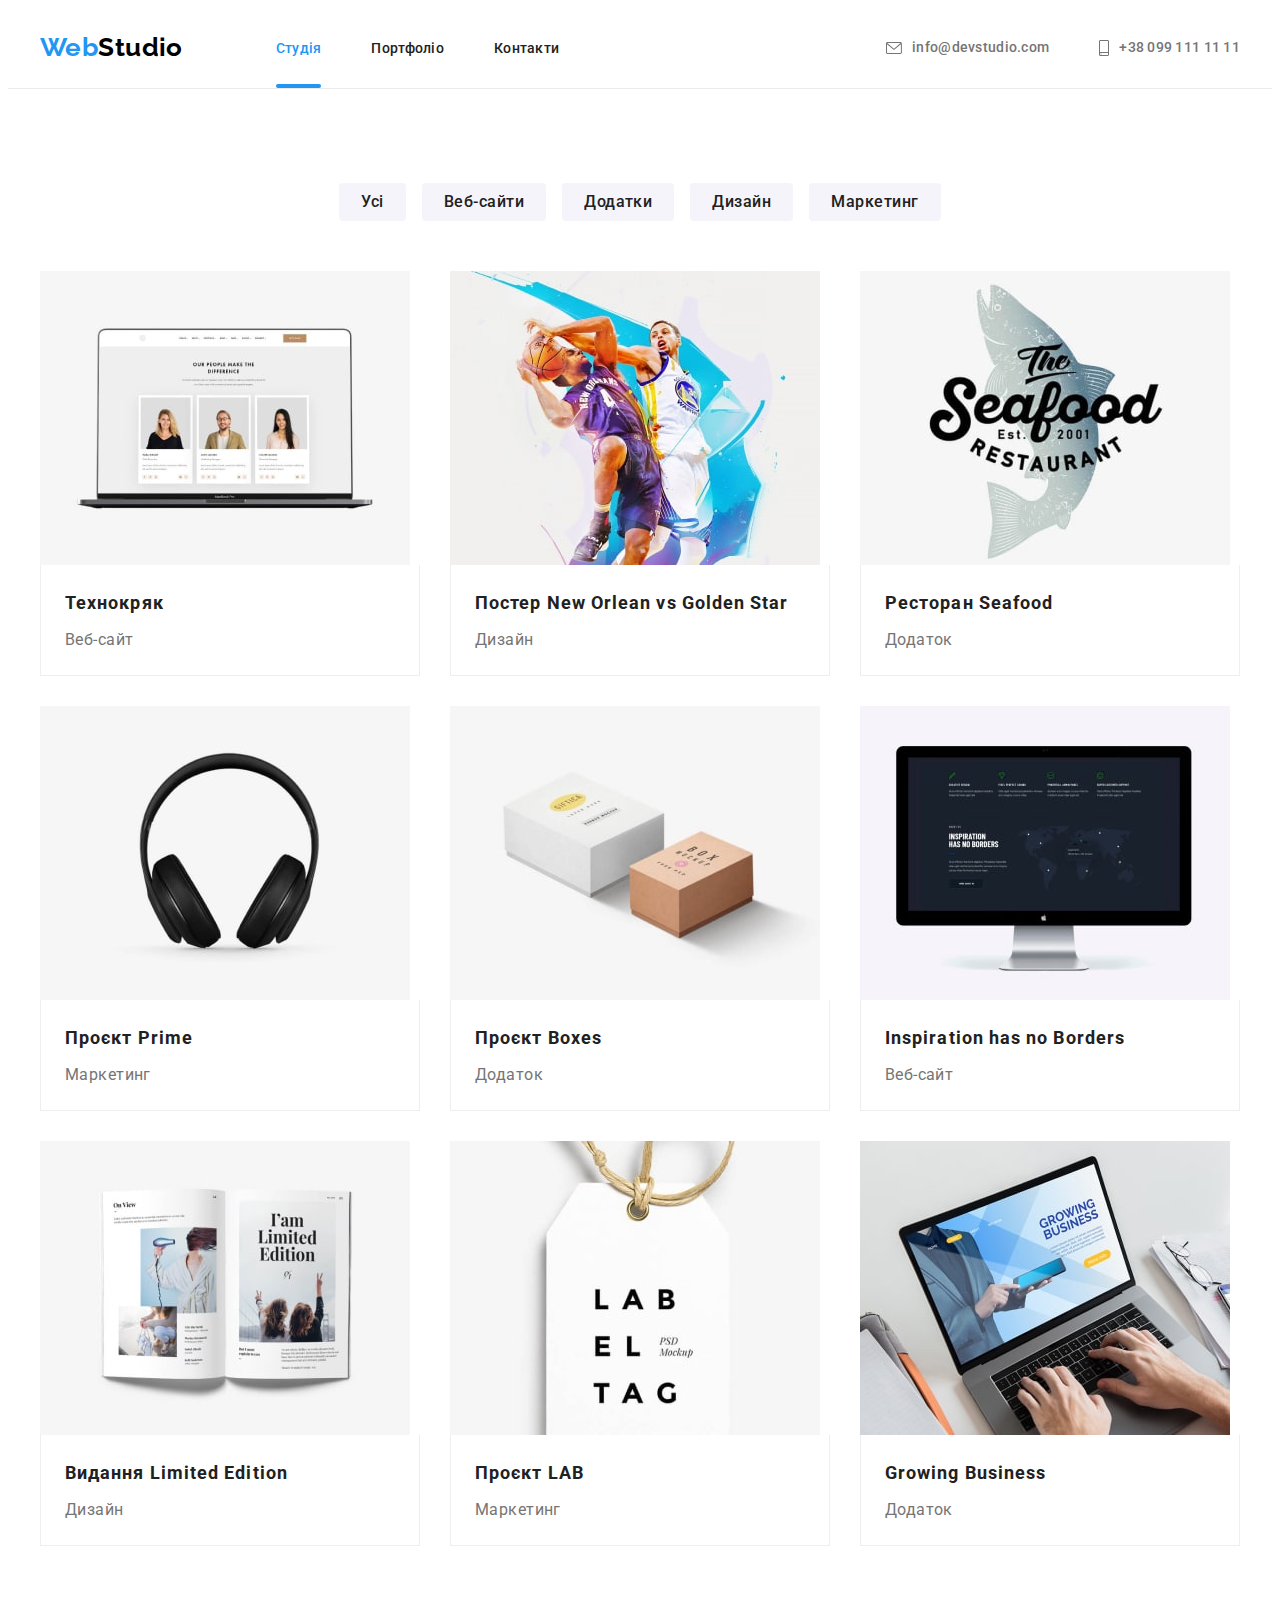
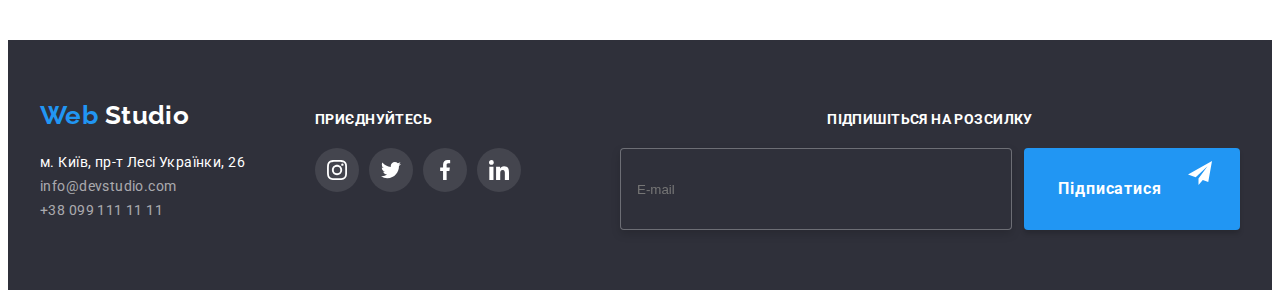
==== commit 906e375a: "Update portfolio.html" ====
--- a/portfolio.html
+++ b/portfolio.html
@@ -30,12 +30,12 @@
 
           <ul class="site-nav list">
             <li class="site-nav__item">
-              <a href="./index.html" class="site-nav__link link">Студія</a>
+              <a href="./index.html" class="site-nav__link site-nav__link_active link current"
+                >Студія</a
+              >
             </li>
             <li class="site-nav__item">
-              <a href="./portfolio.html" class="site-nav__link link site-nav__link_active current"
-                >Портфоліо</a
-              >
+              <a href="./portfolio.html" class="site-nav__link link">Портфоліо</a>
             </li>
             <li class="site-nav__item"><a href="#" class="site-nav__link link">Контакти</a></li>
           </ul>
@@ -75,10 +75,10 @@
           </button>
           <ul class="mobile-nav list">
             <li class="mobile-nav__item">
-              <a href="./index.html" class="mobile-nav__link link">Студія</a>
+              <a href="./index.html" class="mobile-nav__link link current">Студія</a>
             </li>
             <li class="mobile-nav__item">
-              <a href="./portfolio.html" class="mobile-nav__link link current">Портфоліо</a>
+              <a href="./portfolio.html" class="mobile-nav__link link">Портфоліо</a>
             </li>
             <li class="mobile-nav__item">
               <a href="#" class="mobile-nav__link link">Контакти </a>
@@ -95,20 +95,13 @@
               >
             </li>
           </ul>
-
           <ul class="mobile-contacts-social list">
-            <li class="mobile-contacts-social__item">
+            <li>
               <a class="mobile-contacts-social__link" href="#" target="_blank">Instagram </a>
             </li>
-            <li class="mobile-contacts-social__item">
-              <a class="mobile-contacts-social__link" href="#" target="_blank">Twitter </a>
-            </li>
-            <li class="mobile-contacts-social__item">
-              <a class="mobile-contacts-social__link" href="#" target="_blank">Facebook </a>
-            </li>
-            <li class="mobile-contacts-social__item">
-              <a class="mobile-contacts-social__link" href="#" target="_blank">LinkedIn </a>
-            </li>
+            <li><a class="mobile-contacts-social__link" href="#" target="_blank">Twitter </a></li>
+            <li><a class="mobile-contacts-social__link" href="#" target="_blank">Facebook </a></li>
+            <li><a class="mobile-contacts-social__link" href="#" target="_blank">LinkedIn </a></li>
           </ul>
         </div>
       </div>
@@ -142,25 +135,11 @@
             <li class="project__item">
               <a class="project__link" href="#">
                 <div class="project__thumb">
-                  <picture>
-                    <source
-                      srcset="./images/tehnokrjak.jpg 1x, ./images/1-desktop@2x.jpg 2x"
-                      media="(min-width: 1200px)"
-                    />
-
-                    <source
-                      srcset="./images/1-tablet.jpg 1x, ./images/1-tablet@2x.jpg 2x"
-                      media="(min-width: 768px)"
-                    />
-
-                    <source
-                      srcset="./images/1-mobile.jpg 1x, ./images/1-mobile@2x.jpg 2x"
-                      media="(max-width: 767px)"
-                    />
-
-                    <img src="./images/tehnokrjak.jpg" alt="Екран ноутбуку зі зображенням сайту" />
-                  </picture>
-
+                  <img
+                    src="./images/tehnokrjak.jpg"
+                    alt="Екран ноутбуку зі зображенням сайту"
+                    width="370"
+                  />
                   <p class="project__action">
                     Ресурс пропонує комплексні пропозиції з різним рівнем функціоналу та сервісів.
                     Все це дозволить відвідувачу отримати вичерпні відомості про компанію чи
@@ -176,25 +155,7 @@
             <li class="project__item">
               <a class="project__link" href="#">
                 <div class="project__thumb">
-                  <picture>
-                    <source
-                      srcset="./images/poster.jpg 1x, ./images/2-desktop@2x.jpg 2x"
-                      media="(min-width: 1200px)"
-                    />
-
-                    <source
-                      srcset="./images/2-tablet.jpg 1x, ./images/2-tablet@2x.jpg 2x"
-                      media="(min-width: 768px)"
-                    />
-
-                    <source
-                      srcset="./images/2-mobile.jpg 1x, ./images/2-mobile@2x.jpg 2x"
-                      media="(max-width: 767px)"
-                    />
-
-                    <img src="./images/poster.jpg" alt="Два баскетботісти з м'ячом" />
-                  </picture>
-
+                  <img src="./images/poster.jpg" alt="Два баскетботісти з м'ячом" width="370" />
                   <p class="project__action">
                     Ресурс пропонує комплексні пропозиції з різним рівнем функціоналу та сервісів.
                     Все це дозволить відвідувачу отримати вичерпні відомості про компанію чи
@@ -210,25 +171,7 @@
             <li class="project__item">
               <a class="project__link" href="#">
                 <div class="project__thumb">
-                  <picture>
-                    <source
-                      srcset="./images/restoran.jpg 1x, ./images/3-desktop@2x.jpg 2x"
-                      media="(min-width: 1200px)"
-                    />
-
-                    <source
-                      srcset="./images/3-tablet.jpg 1x, ./images/3-tablet@2x.jpg 2x"
-                      media="(min-width: 768px)"
-                    />
-
-                    <source
-                      srcset="./images/3-mobile.jpg 1x, ./images/3-mobile@2x.jpg 2x"
-                      media="(max-width: 767px)"
-                    />
-
-                    <img src="./images/restoran.jpg" alt="Логотип ресторану-риба" />
-                  </picture>
-
+                  <img src="./images/restoran.jpg" alt="Логотип ресторану-риба" width="370" />
                   <p class="project__action">
                     Ресурс пропонує комплексні пропозиції з різним рівнем функціоналу та сервісів.
                     Все це дозволить відвідувачу отримати вичерпні відомості про компанію чи
@@ -244,25 +187,7 @@
             <li class="project__item">
               <a class="project__link" href="#">
                 <div class="project__thumb">
-                  <picture>
-                    <source
-                      srcset="./images/prime.jpg 1x, ./images/4-desktop@2x.jpg 2x"
-                      media="(min-width: 1200px)"
-                    />
-
-                    <source
-                      srcset="./images/4-tablet.jpg 1x, ./images/4-tablet@2x.jpg 2x"
-                      media="(min-width: 768px)"
-                    />
-
-                    <source
-                      srcset="./images/4-mobile.jpg 1x, ./images/4-mobile@2x.jpg 2x"
-                      media="(max-width: 767px)"
-                    />
-
-                    <img src="./images/prime.jpg" alt="Навушники" />
-                  </picture>
-
+                  <img src="./images/prime.jpg" alt="Навушники" width="370" />
                   <p class="project__action">
                     Ресурс пропонує комплексні пропозиції з різним рівнем функціоналу та сервісів.
                     Все це дозволить відвідувачу отримати вичерпні відомості про компанію чи
@@ -278,25 +203,7 @@
             <li class="project__item">
               <a class="project__link" href="#">
                 <div class="project__thumb">
-                  <picture>
-                    <source
-                      srcset="./images/boxes.jpg 1x, ./images/5-desktop@2x.jpg 2x"
-                      media="(min-width: 1200px)"
-                    />
-
-                    <source
-                      srcset="./images/5-tablet.jpg 1x, ./images/5-tablet@2x.jpg 2x"
-                      media="(min-width: 768px)"
-                    />
-
-                    <source
-                      srcset="./images/5-mobile.jpg 1x, ./images/5-mobile@2x.jpg 2x"
-                      media="(max-width: 767px)"
-                    />
-
-                    <img src="./images/boxes.jpg" alt="Дві паперові коробочки" />
-                  </picture>
-
+                  <img src="./images/boxes.jpg" alt="Дві паперові коробочки" width="370" />
                   <p class="project__action">
                     Ресурс пропонує комплексні пропозиції з різним рівнем функціоналу та сервісів.
                     Все це дозволить відвідувачу отримати вичерпні відомості про компанію чи
@@ -312,25 +219,11 @@
             <li class="project__item">
               <a class="project__link" href="#">
                 <div class="project__thumb">
-                  <picture>
-                    <source
-                      srcset="./images/inspiration.jpg 1x, ./images/6-desktop@2x.jpg 2x"
-                      media="(min-width: 1200px)"
-                    />
-
-                    <source
-                      srcset="./images/6-tablet.jpg 1x, ./images/6-tablet@2x.jpg 2x"
-                      media="(min-width: 768px)"
-                    />
-
-                    <source
-                      srcset="./images/6-mobile.jpg 1x, ./images/6-mobile@2x.jpg 2x"
-                      media="(max-width: 767px)"
-                    />
-
-                    <img src="./images/inspiration.jpg" alt="Монітор із зображенням сайту" />
-                  </picture>
-
+                  <img
+                    src="./images/inspiration.jpg"
+                    alt="Монітор із зображенням сайту"
+                    width="370"
+                  />
                   <p class="project__action">
                     Ресурс пропонує комплексні пропозиції з різним рівнем функціоналу та сервісів.
                     Все це дозволить відвідувачу отримати вичерпні відомості про компанію чи
@@ -347,25 +240,7 @@
             <li class="project__item">
               <a class="project__link" href="#">
                 <div class="project__thumb">
-                  <picture>
-                    <source
-                      srcset="./images/limited.jpg 1x, ./images/7-desktop@2x.jpg 2x"
-                      media="(min-width: 1200px)"
-                    />
-
-                    <source
-                      srcset="./images/7-tablet.jpg 1x, ./images/7-tablet@2x.jpg 2x"
-                      media="(min-width: 768px)"
-                    />
-
-                    <source
-                      srcset="./images/7-mobile.jpg 1x, ./images/7-mobile@2x.jpg 2x"
-                      media="(max-width: 767px)"
-                    />
-
-                    <img src="./images/limited.jpg" alt="Сторінки розгорнутої книги" />
-                  </picture>
-
+                  <img src="./images/limited.jpg" alt="Сторінки розгорнутої книги" width="370" />
                   <p class="project__action">
                     Ресурс пропонує комплексні пропозиції з різним рівнем функціоналу та сервісів.
                     Все це дозволить відвідувачу отримати вичерпні відомості про компанію чи
@@ -381,25 +256,7 @@
             <li class="project__item">
               <a class="project__link" href="#">
                 <div class="project__thumb">
-                  <picture>
-                    <source
-                      srcset="./images/lab.jpg 1x, ./images/8-desktop@2x.jpg 2x"
-                      media="(min-width: 1200px)"
-                    />
-
-                    <source
-                      srcset="./images/8-tablet.jpg 1x, ./images/8-tablet@2x.jpg 2x"
-                      media="(min-width: 768px)"
-                    />
-
-                    <source
-                      srcset="./images/8-mobile.jpg 1x, ./images/8-mobile@2x.jpg 2x"
-                      media="(max-width: 767px)"
-                    />
-
-                    <img src="./images/lab.jpg" alt="Бірка з написом" />
-                  </picture>
-
+                  <img src="./images/lab.jpg" alt="Бірка з написом" width="370" />
                   <p class="project__action">
                     Ресурс пропонує комплексні пропозиції з різним рівнем функціоналу та сервісів.
                     Все це дозволить відвідувачу отримати вичерпні відомості про компанію чи
@@ -415,25 +272,11 @@
             <li class="project__item">
               <a class="project__link" href="#">
                 <div class="project__thumb">
-                  <picture>
-                    <source
-                      srcset="./images/growing.jpg 1x, ./images/9-desktop@2x.jpg 2x"
-                      media="(min-width: 1200px)"
-                    />
-
-                    <source
-                      srcset="./images/9-tablet.jpg 1x, ./images/9-tablet@2x.jpg 2x"
-                      media="(min-width: 768px)"
-                    />
-
-                    <source
-                      srcset="./images/9-mobile.jpg 1x, ./images/9-mobile@2x.jpg 2x"
-                      media="(max-width: 767px)"
-                    />
-
-                    <img src="./images/growing.jpg" alt="Екран ноутбуку зі зображенням сайту" />
-                  </picture>
-
+                  <img
+                    src="./images/growing.jpg"
+                    alt="Екран ноутбуку зі зображенням сайту"
+                    width="370"
+                  />
                   <p class="project__action">
                     Ресурс пропонує комплексні пропозиції з різним рівнем функціоналу та сервісів.
                     Все це дозволить відвідувачу отримати вичерпні відомості про компанію чи
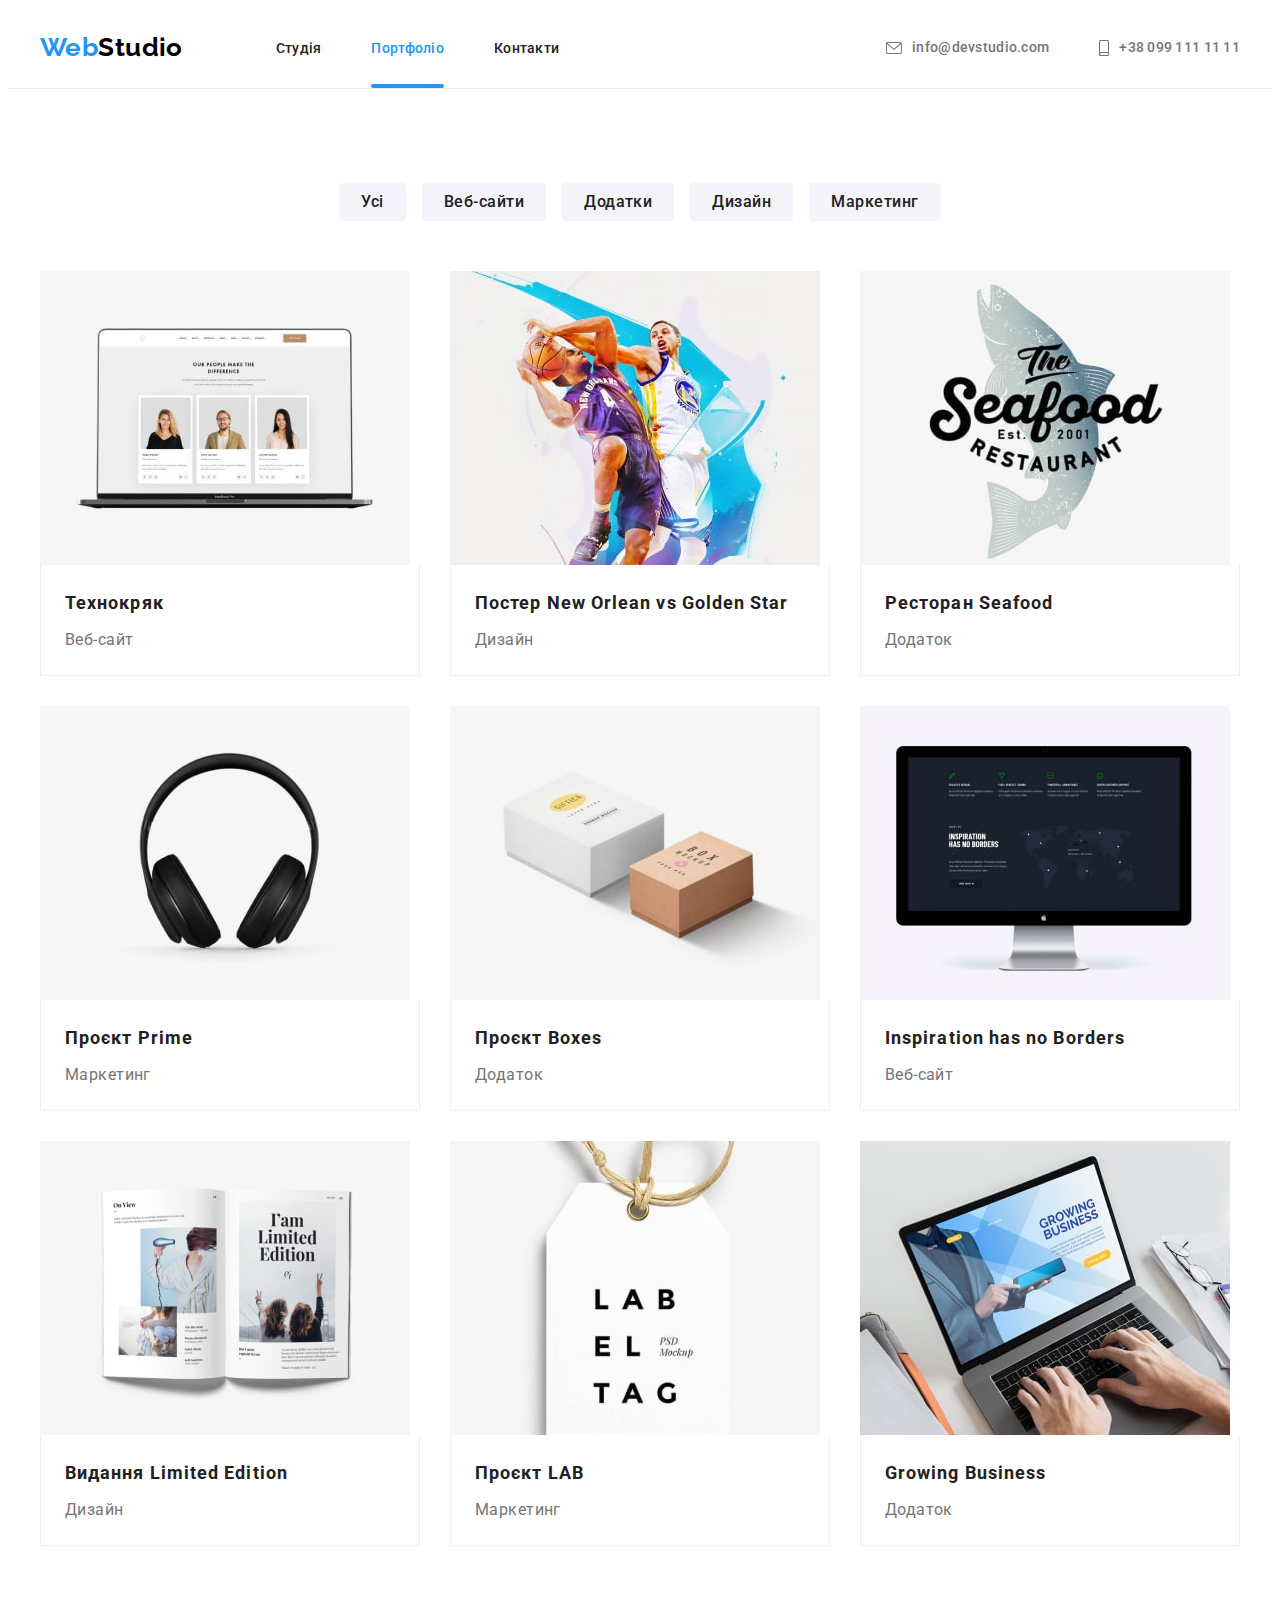
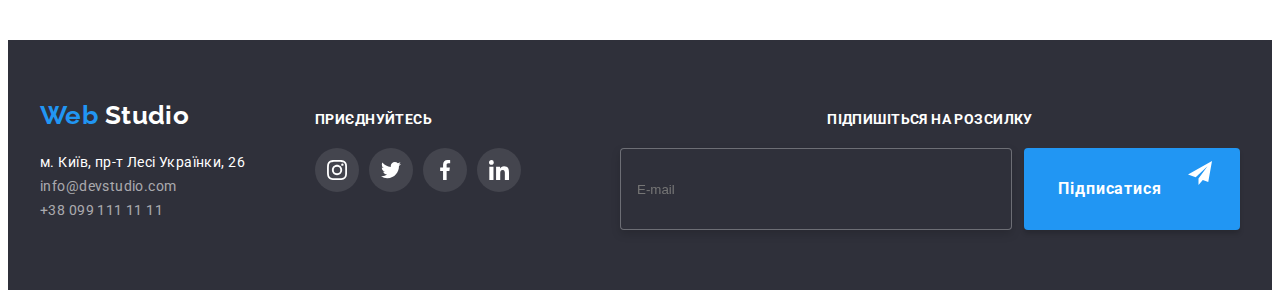
==== commit a208f39a: "Merge branch 'main' of https://github.com/IschukM/goit-markup-hw-08" ====
--- a/portfolio.html
+++ b/portfolio.html
@@ -30,12 +30,12 @@
 
           <ul class="site-nav list">
             <li class="site-nav__item">
-              <a href="./index.html" class="site-nav__link site-nav__link_active link current"
-                >Студія</a
+              <a href="./index.html" class="site-nav__link link">Студія</a>
+            </li>
+            <li class="site-nav__item">
+              <a href="./portfolio.html" class="site-nav__link link site-nav__link_active current"
+                >Портфоліо</a
               >
-            </li>
-            <li class="site-nav__item">
-              <a href="./portfolio.html" class="site-nav__link link">Портфоліо</a>
             </li>
             <li class="site-nav__item"><a href="#" class="site-nav__link link">Контакти</a></li>
           </ul>
@@ -75,10 +75,10 @@
           </button>
           <ul class="mobile-nav list">
             <li class="mobile-nav__item">
-              <a href="./index.html" class="mobile-nav__link link current">Студія</a>
+              <a href="./index.html" class="mobile-nav__link link">Студія</a>
             </li>
             <li class="mobile-nav__item">
-              <a href="./portfolio.html" class="mobile-nav__link link">Портфоліо</a>
+              <a href="./portfolio.html" class="mobile-nav__link link current">Портфоліо</a>
             </li>
             <li class="mobile-nav__item">
               <a href="#" class="mobile-nav__link link">Контакти </a>
@@ -95,13 +95,20 @@
               >
             </li>
           </ul>
+
           <ul class="mobile-contacts-social list">
-            <li>
+            <li class="mobile-contacts-social__item">
               <a class="mobile-contacts-social__link" href="#" target="_blank">Instagram </a>
             </li>
-            <li><a class="mobile-contacts-social__link" href="#" target="_blank">Twitter </a></li>
-            <li><a class="mobile-contacts-social__link" href="#" target="_blank">Facebook </a></li>
-            <li><a class="mobile-contacts-social__link" href="#" target="_blank">LinkedIn </a></li>
+            <li class="mobile-contacts-social__item">
+              <a class="mobile-contacts-social__link" href="#" target="_blank">Twitter </a>
+            </li>
+            <li class="mobile-contacts-social__item">
+              <a class="mobile-contacts-social__link" href="#" target="_blank">Facebook </a>
+            </li>
+            <li class="mobile-contacts-social__item">
+              <a class="mobile-contacts-social__link" href="#" target="_blank">LinkedIn </a>
+            </li>
           </ul>
         </div>
       </div>
@@ -135,11 +142,25 @@
             <li class="project__item">
               <a class="project__link" href="#">
                 <div class="project__thumb">
-                  <img
-                    src="./images/tehnokrjak.jpg"
-                    alt="Екран ноутбуку зі зображенням сайту"
-                    width="370"
-                  />
+                  <picture>
+                    <source
+                      srcset="./images/tehnokrjak.jpg 1x, ./images/1-desktop@2x.jpg 2x"
+                      media="(min-width: 1200px)"
+                    />
+
+                    <source
+                      srcset="./images/1-tablet.jpg 1x, ./images/1-tablet@2x.jpg 2x"
+                      media="(min-width: 768px)"
+                    />
+
+                    <source
+                      srcset="./images/1-mobile.jpg 1x, ./images/1-mobile@2x.jpg 2x"
+                      media="(max-width: 767px)"
+                    />
+
+                    <img src="./images/tehnokrjak.jpg" alt="Екран ноутбуку зі зображенням сайту" />
+                  </picture>
+
                   <p class="project__action">
                     Ресурс пропонує комплексні пропозиції з різним рівнем функціоналу та сервісів.
                     Все це дозволить відвідувачу отримати вичерпні відомості про компанію чи
@@ -155,7 +176,25 @@
             <li class="project__item">
               <a class="project__link" href="#">
                 <div class="project__thumb">
-                  <img src="./images/poster.jpg" alt="Два баскетботісти з м'ячом" width="370" />
+                  <picture>
+                    <source
+                      srcset="./images/poster.jpg 1x, ./images/2-desktop@2x.jpg 2x"
+                      media="(min-width: 1200px)"
+                    />
+
+                    <source
+                      srcset="./images/2-tablet.jpg 1x, ./images/2-tablet@2x.jpg 2x"
+                      media="(min-width: 768px)"
+                    />
+
+                    <source
+                      srcset="./images/2-mobile.jpg 1x, ./images/2-mobile@2x.jpg 2x"
+                      media="(max-width: 767px)"
+                    />
+
+                    <img src="./images/poster.jpg" alt="Два баскетботісти з м'ячом" />
+                  </picture>
+
                   <p class="project__action">
                     Ресурс пропонує комплексні пропозиції з різним рівнем функціоналу та сервісів.
                     Все це дозволить відвідувачу отримати вичерпні відомості про компанію чи
@@ -171,7 +210,25 @@
             <li class="project__item">
               <a class="project__link" href="#">
                 <div class="project__thumb">
-                  <img src="./images/restoran.jpg" alt="Логотип ресторану-риба" width="370" />
+                  <picture>
+                    <source
+                      srcset="./images/restoran.jpg 1x, ./images/3-desktop@2x.jpg 2x"
+                      media="(min-width: 1200px)"
+                    />
+
+                    <source
+                      srcset="./images/3-tablet.jpg 1x, ./images/3-tablet@2x.jpg 2x"
+                      media="(min-width: 768px)"
+                    />
+
+                    <source
+                      srcset="./images/3-mobile.jpg 1x, ./images/3-mobile@2x.jpg 2x"
+                      media="(max-width: 767px)"
+                    />
+
+                    <img src="./images/restoran.jpg" alt="Логотип ресторану-риба" />
+                  </picture>
+
                   <p class="project__action">
                     Ресурс пропонує комплексні пропозиції з різним рівнем функціоналу та сервісів.
                     Все це дозволить відвідувачу отримати вичерпні відомості про компанію чи
@@ -187,7 +244,25 @@
             <li class="project__item">
               <a class="project__link" href="#">
                 <div class="project__thumb">
-                  <img src="./images/prime.jpg" alt="Навушники" width="370" />
+                  <picture>
+                    <source
+                      srcset="./images/prime.jpg 1x, ./images/4-desktop@2x.jpg 2x"
+                      media="(min-width: 1200px)"
+                    />
+
+                    <source
+                      srcset="./images/4-tablet.jpg 1x, ./images/4-tablet@2x.jpg 2x"
+                      media="(min-width: 768px)"
+                    />
+
+                    <source
+                      srcset="./images/4-mobile.jpg 1x, ./images/4-mobile@2x.jpg 2x"
+                      media="(max-width: 767px)"
+                    />
+
+                    <img src="./images/prime.jpg" alt="Навушники" />
+                  </picture>
+
                   <p class="project__action">
                     Ресурс пропонує комплексні пропозиції з різним рівнем функціоналу та сервісів.
                     Все це дозволить відвідувачу отримати вичерпні відомості про компанію чи
@@ -203,7 +278,25 @@
             <li class="project__item">
               <a class="project__link" href="#">
                 <div class="project__thumb">
-                  <img src="./images/boxes.jpg" alt="Дві паперові коробочки" width="370" />
+                  <picture>
+                    <source
+                      srcset="./images/boxes.jpg 1x, ./images/5-desktop@2x.jpg 2x"
+                      media="(min-width: 1200px)"
+                    />
+
+                    <source
+                      srcset="./images/5-tablet.jpg 1x, ./images/5-tablet@2x.jpg 2x"
+                      media="(min-width: 768px)"
+                    />
+
+                    <source
+                      srcset="./images/5-mobile.jpg 1x, ./images/5-mobile@2x.jpg 2x"
+                      media="(max-width: 767px)"
+                    />
+
+                    <img src="./images/boxes.jpg" alt="Дві паперові коробочки" />
+                  </picture>
+
                   <p class="project__action">
                     Ресурс пропонує комплексні пропозиції з різним рівнем функціоналу та сервісів.
                     Все це дозволить відвідувачу отримати вичерпні відомості про компанію чи
@@ -219,11 +312,25 @@
             <li class="project__item">
               <a class="project__link" href="#">
                 <div class="project__thumb">
-                  <img
-                    src="./images/inspiration.jpg"
-                    alt="Монітор із зображенням сайту"
-                    width="370"
-                  />
+                  <picture>
+                    <source
+                      srcset="./images/inspiration.jpg 1x, ./images/6-desktop@2x.jpg 2x"
+                      media="(min-width: 1200px)"
+                    />
+
+                    <source
+                      srcset="./images/6-tablet.jpg 1x, ./images/6-tablet@2x.jpg 2x"
+                      media="(min-width: 768px)"
+                    />
+
+                    <source
+                      srcset="./images/6-mobile.jpg 1x, ./images/6-mobile@2x.jpg 2x"
+                      media="(max-width: 767px)"
+                    />
+
+                    <img src="./images/inspiration.jpg" alt="Монітор із зображенням сайту" />
+                  </picture>
+
                   <p class="project__action">
                     Ресурс пропонує комплексні пропозиції з різним рівнем функціоналу та сервісів.
                     Все це дозволить відвідувачу отримати вичерпні відомості про компанію чи
@@ -240,7 +347,25 @@
             <li class="project__item">
               <a class="project__link" href="#">
                 <div class="project__thumb">
-                  <img src="./images/limited.jpg" alt="Сторінки розгорнутої книги" width="370" />
+                  <picture>
+                    <source
+                      srcset="./images/limited.jpg 1x, ./images/7-desktop@2x.jpg 2x"
+                      media="(min-width: 1200px)"
+                    />
+
+                    <source
+                      srcset="./images/7-tablet.jpg 1x, ./images/7-tablet@2x.jpg 2x"
+                      media="(min-width: 768px)"
+                    />
+
+                    <source
+                      srcset="./images/7-mobile.jpg 1x, ./images/7-mobile@2x.jpg 2x"
+                      media="(max-width: 767px)"
+                    />
+
+                    <img src="./images/limited.jpg" alt="Сторінки розгорнутої книги" />
+                  </picture>
+
                   <p class="project__action">
                     Ресурс пропонує комплексні пропозиції з різним рівнем функціоналу та сервісів.
                     Все це дозволить відвідувачу отримати вичерпні відомості про компанію чи
@@ -256,7 +381,25 @@
             <li class="project__item">
               <a class="project__link" href="#">
                 <div class="project__thumb">
-                  <img src="./images/lab.jpg" alt="Бірка з написом" width="370" />
+                  <picture>
+                    <source
+                      srcset="./images/lab.jpg 1x, ./images/8-desktop@2x.jpg 2x"
+                      media="(min-width: 1200px)"
+                    />
+
+                    <source
+                      srcset="./images/8-tablet.jpg 1x, ./images/8-tablet@2x.jpg 2x"
+                      media="(min-width: 768px)"
+                    />
+
+                    <source
+                      srcset="./images/8-mobile.jpg 1x, ./images/8-mobile@2x.jpg 2x"
+                      media="(max-width: 767px)"
+                    />
+
+                    <img src="./images/lab.jpg" alt="Бірка з написом" />
+                  </picture>
+
                   <p class="project__action">
                     Ресурс пропонує комплексні пропозиції з різним рівнем функціоналу та сервісів.
                     Все це дозволить відвідувачу отримати вичерпні відомості про компанію чи
@@ -272,11 +415,25 @@
             <li class="project__item">
               <a class="project__link" href="#">
                 <div class="project__thumb">
-                  <img
-                    src="./images/growing.jpg"
-                    alt="Екран ноутбуку зі зображенням сайту"
-                    width="370"
-                  />
+                  <picture>
+                    <source
+                      srcset="./images/growing.jpg 1x, ./images/9-desktop@2x.jpg 2x"
+                      media="(min-width: 1200px)"
+                    />
+
+                    <source
+                      srcset="./images/9-tablet.jpg 1x, ./images/9-tablet@2x.jpg 2x"
+                      media="(min-width: 768px)"
+                    />
+
+                    <source
+                      srcset="./images/9-mobile.jpg 1x, ./images/9-mobile@2x.jpg 2x"
+                      media="(max-width: 767px)"
+                    />
+
+                    <img src="./images/growing.jpg" alt="Екран ноутбуку зі зображенням сайту" />
+                  </picture>
+
                   <p class="project__action">
                     Ресурс пропонує комплексні пропозиції з різним рівнем функціоналу та сервісів.
                     Все це дозволить відвідувачу отримати вичерпні відомості про компанію чи
